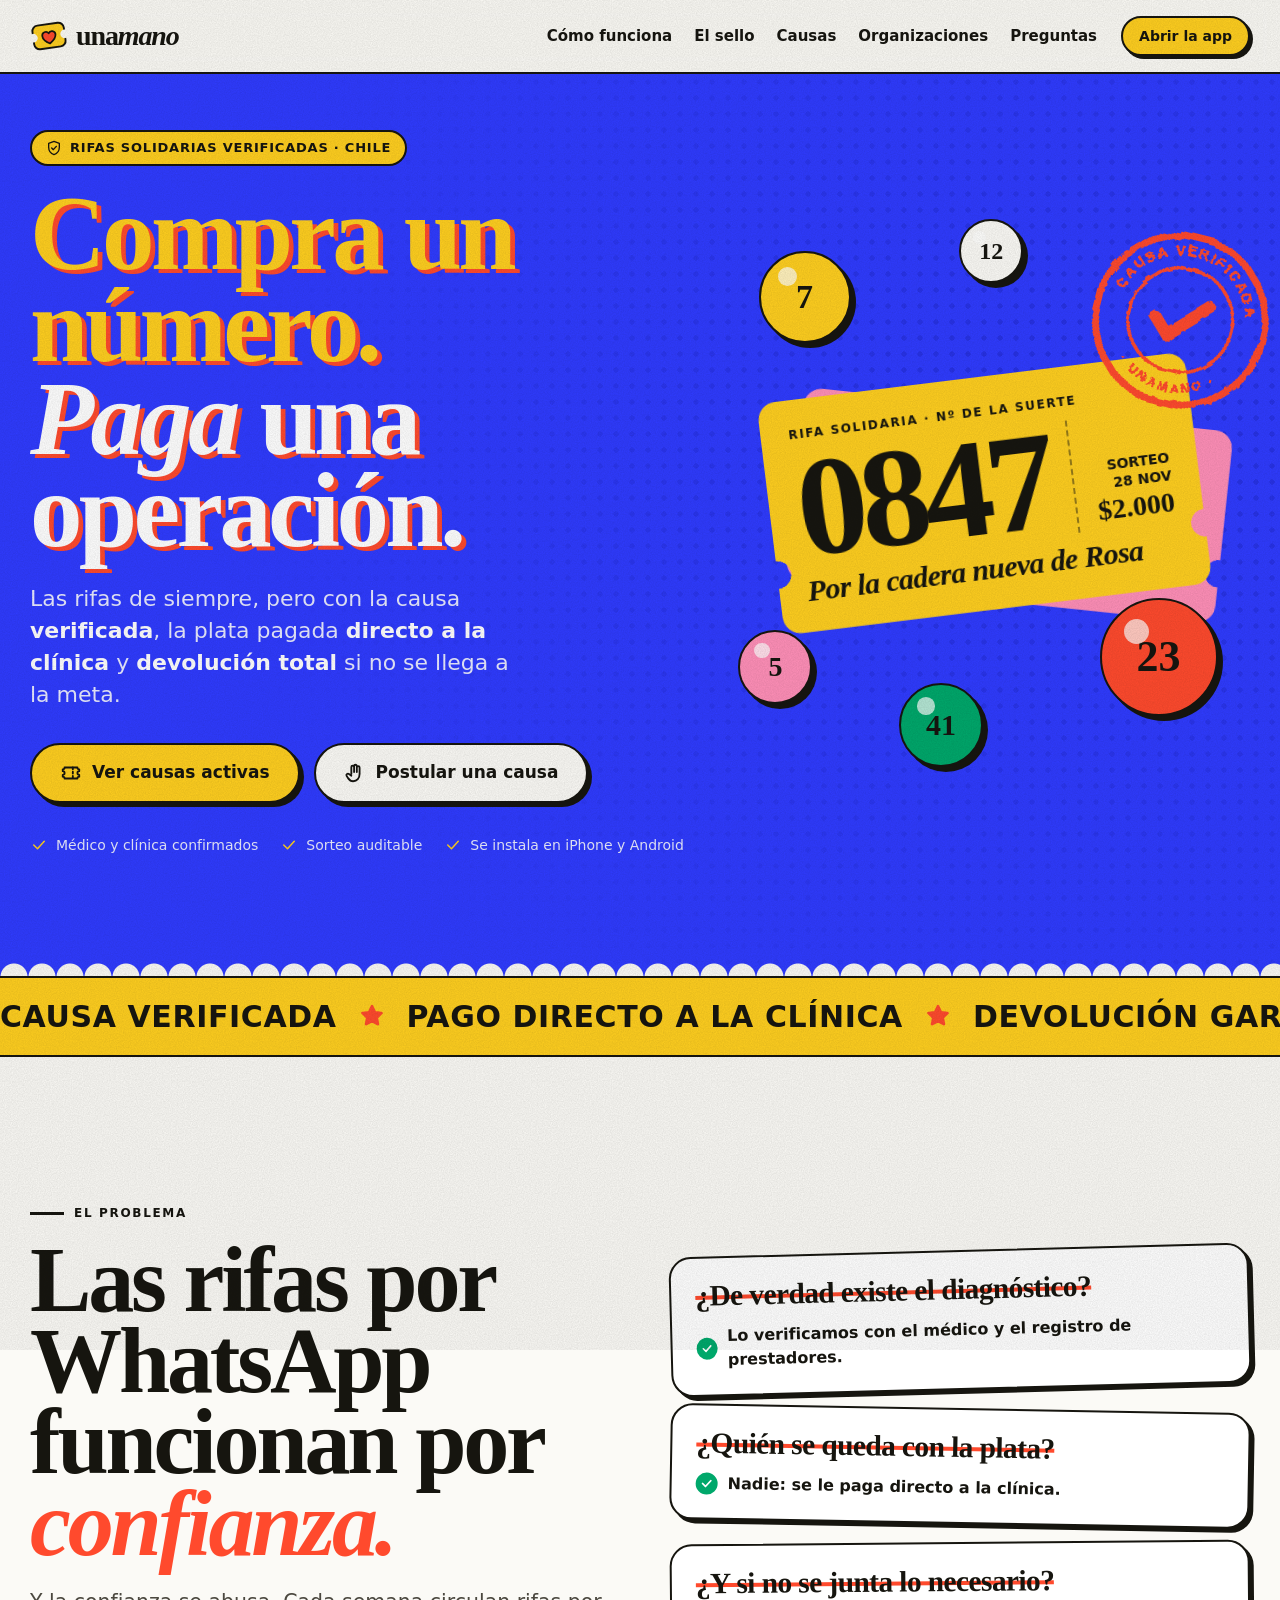
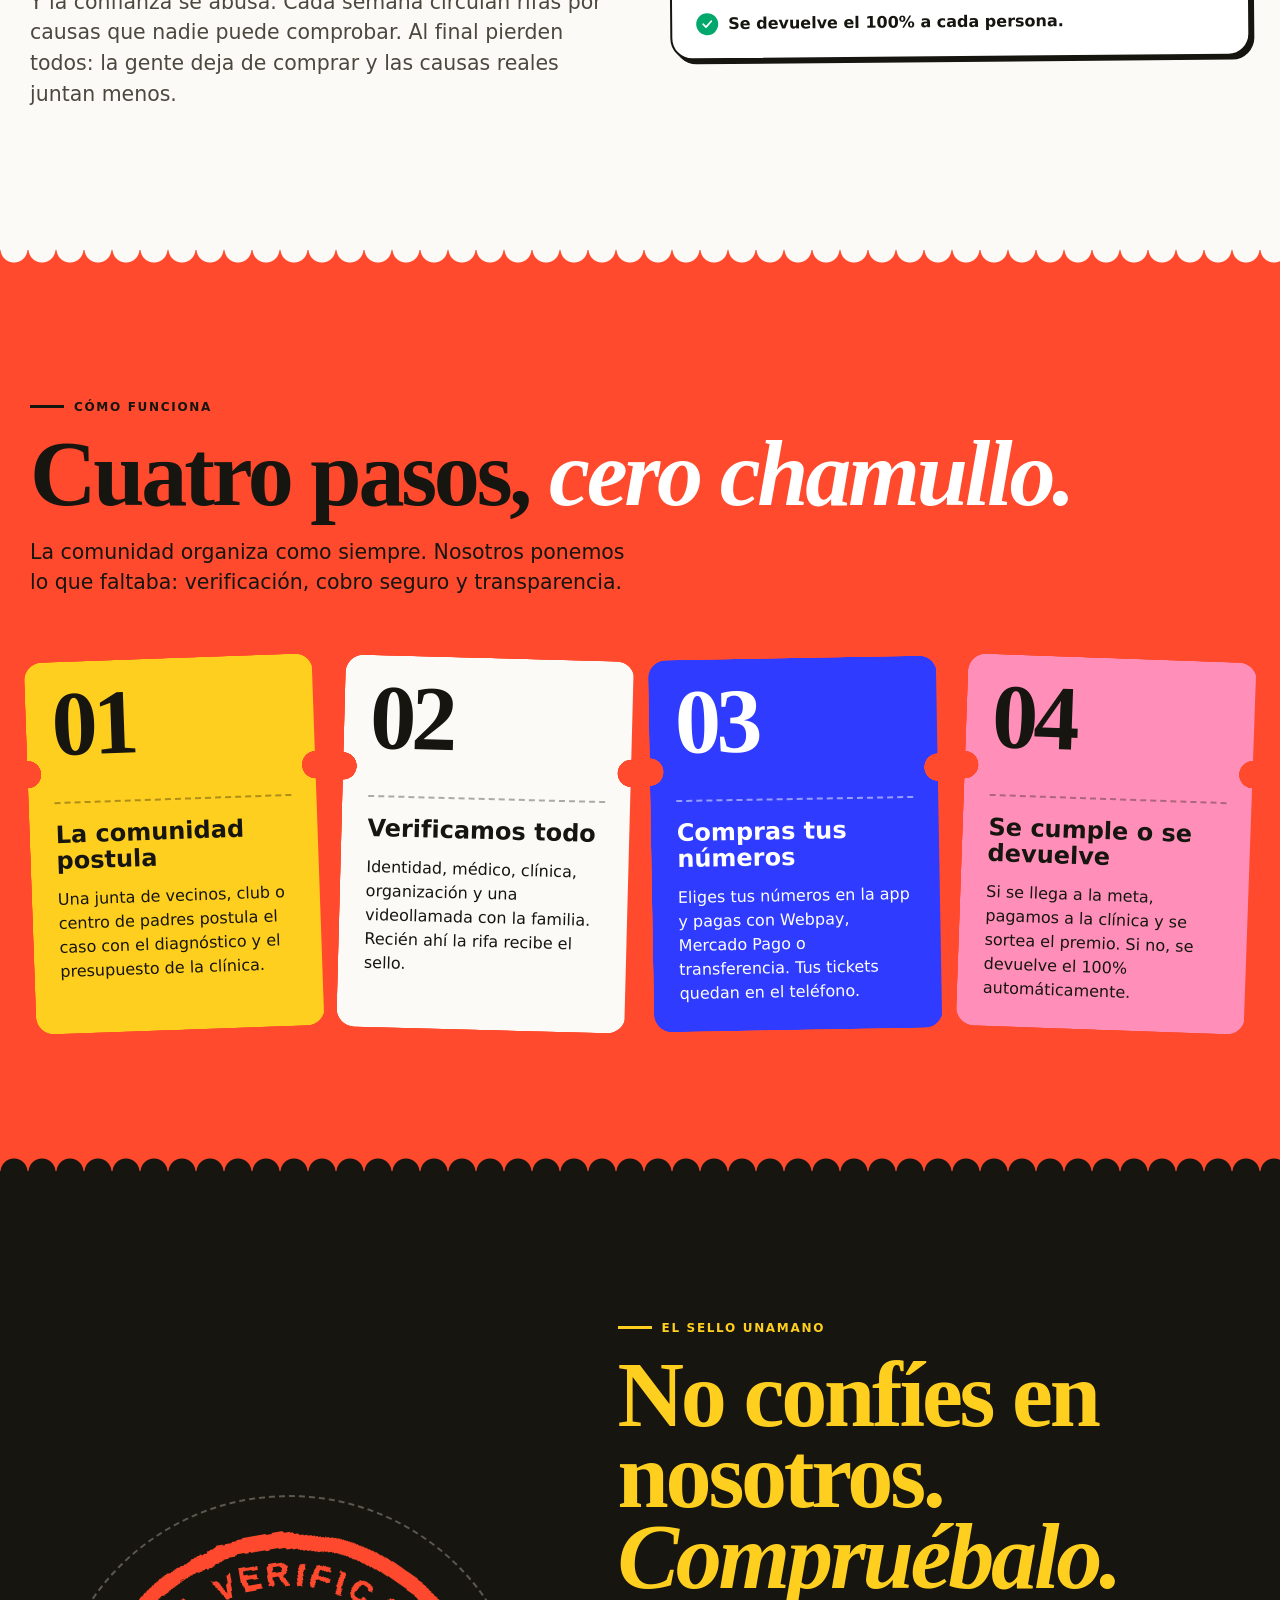
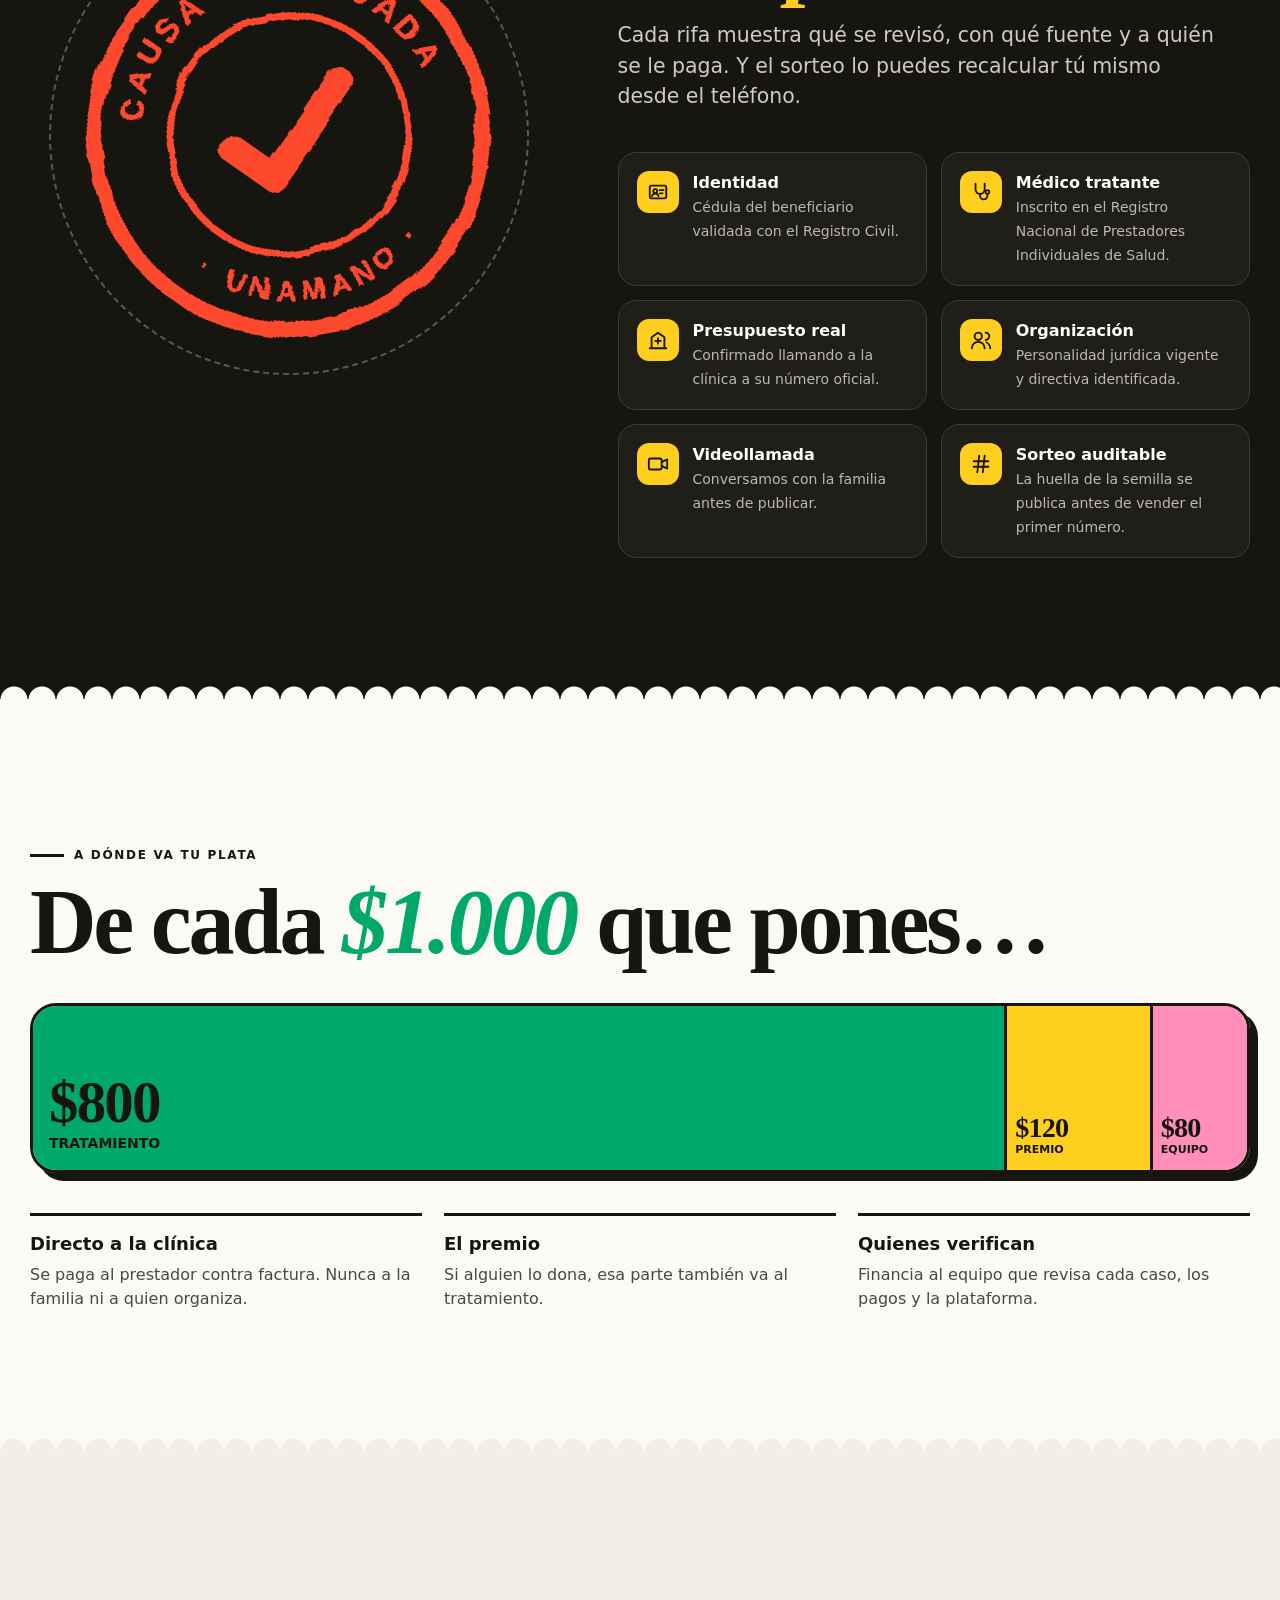
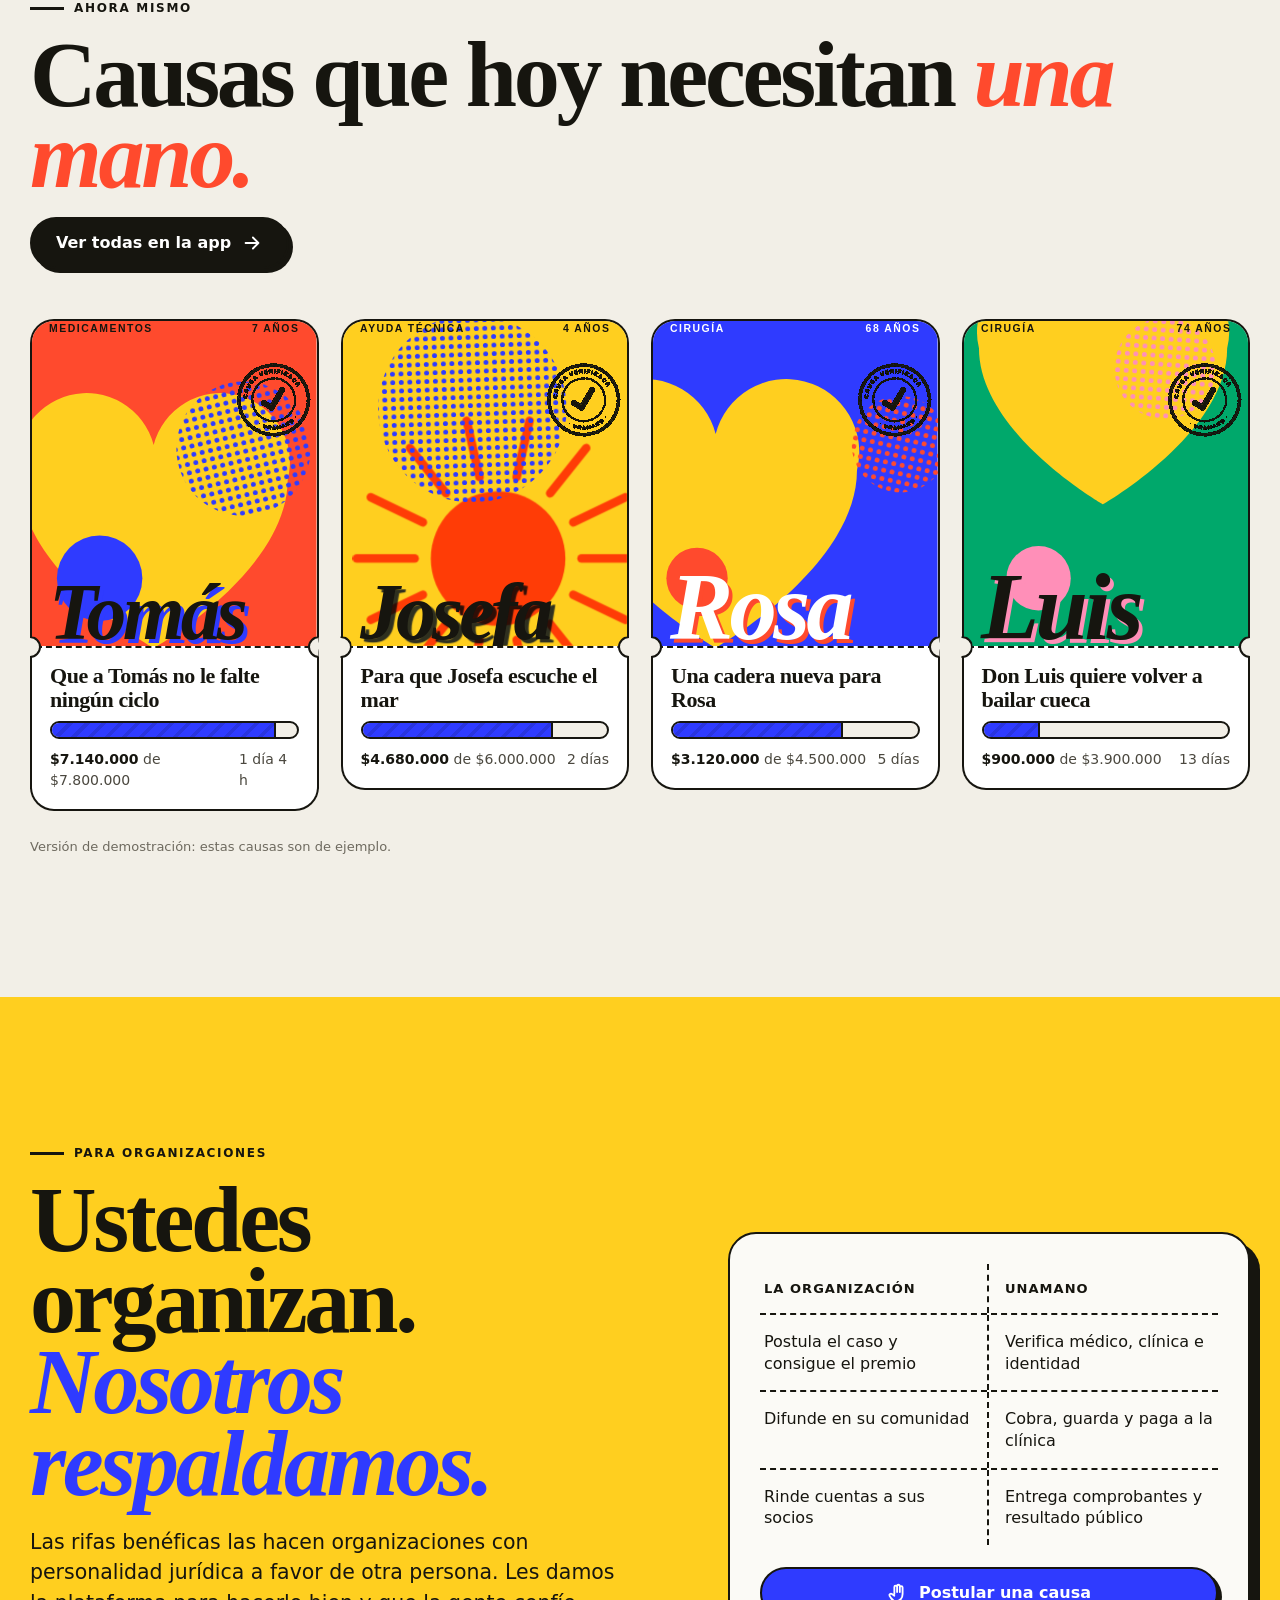
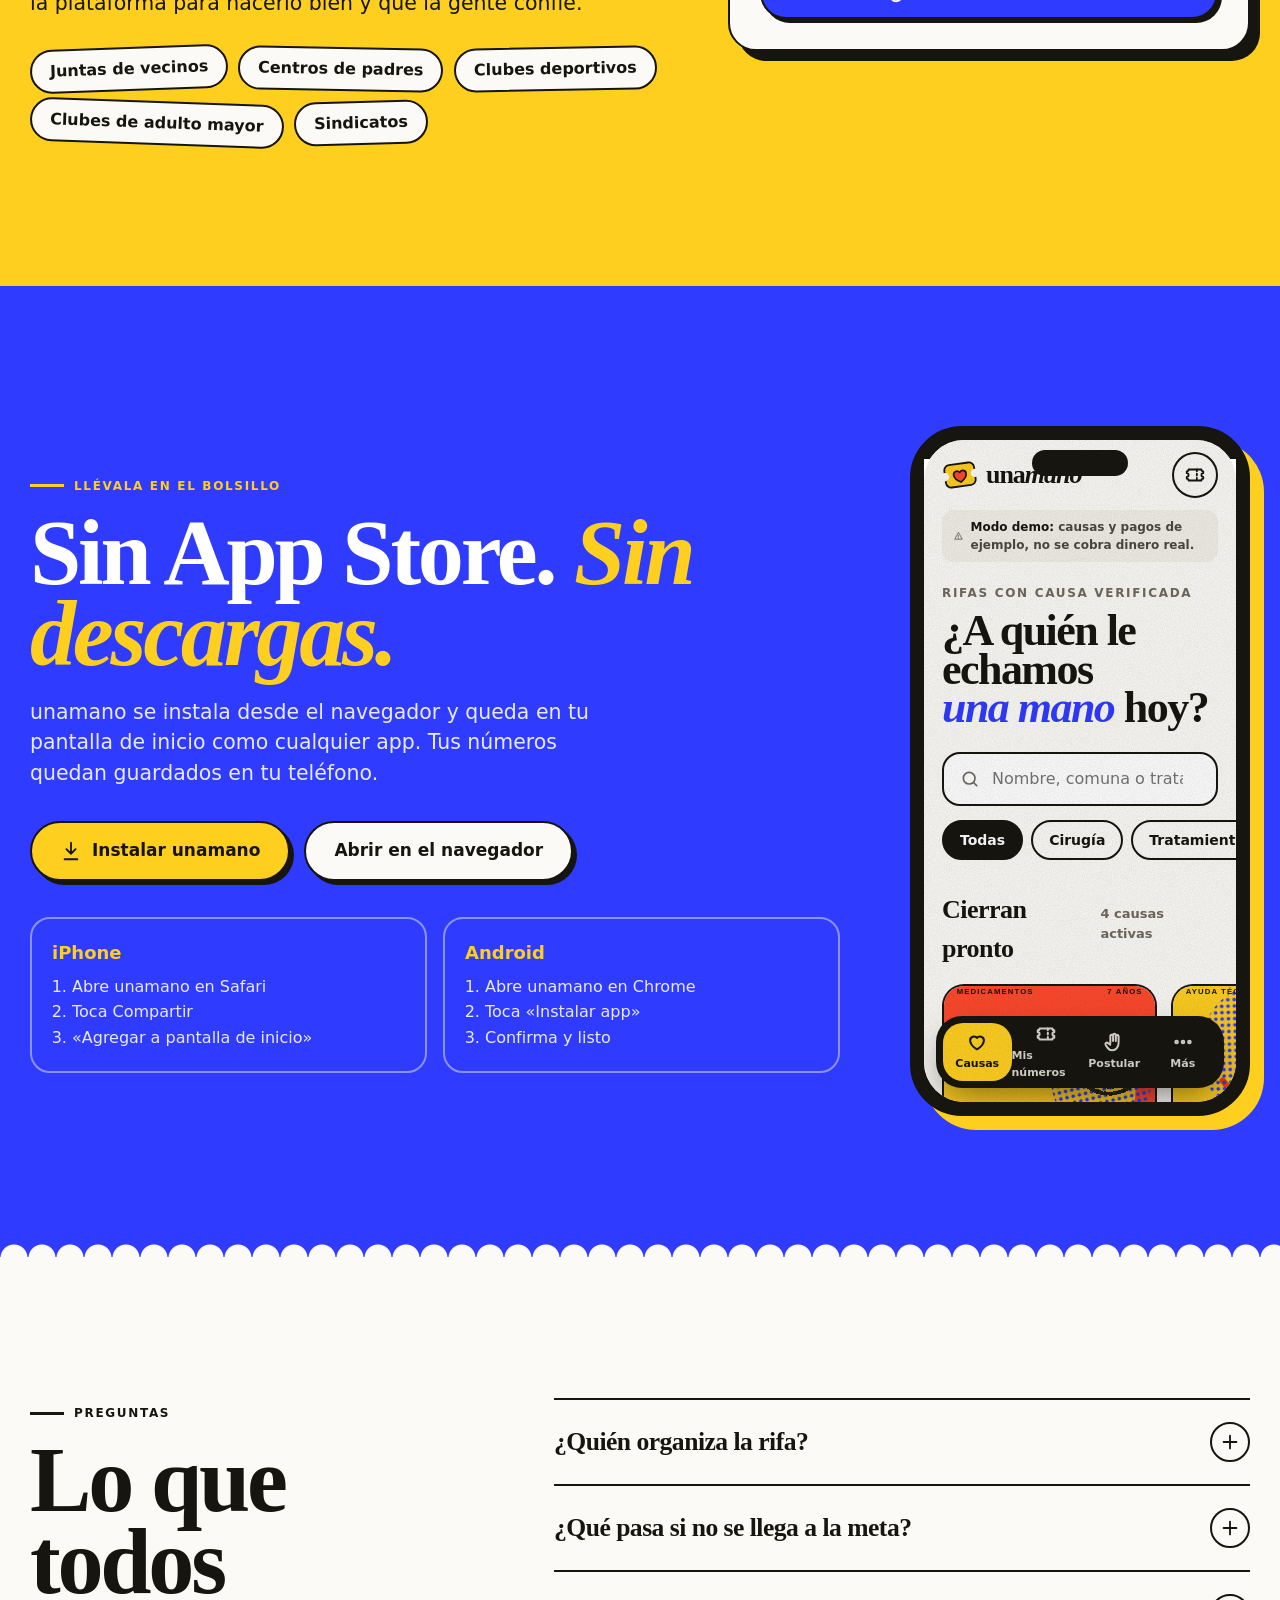
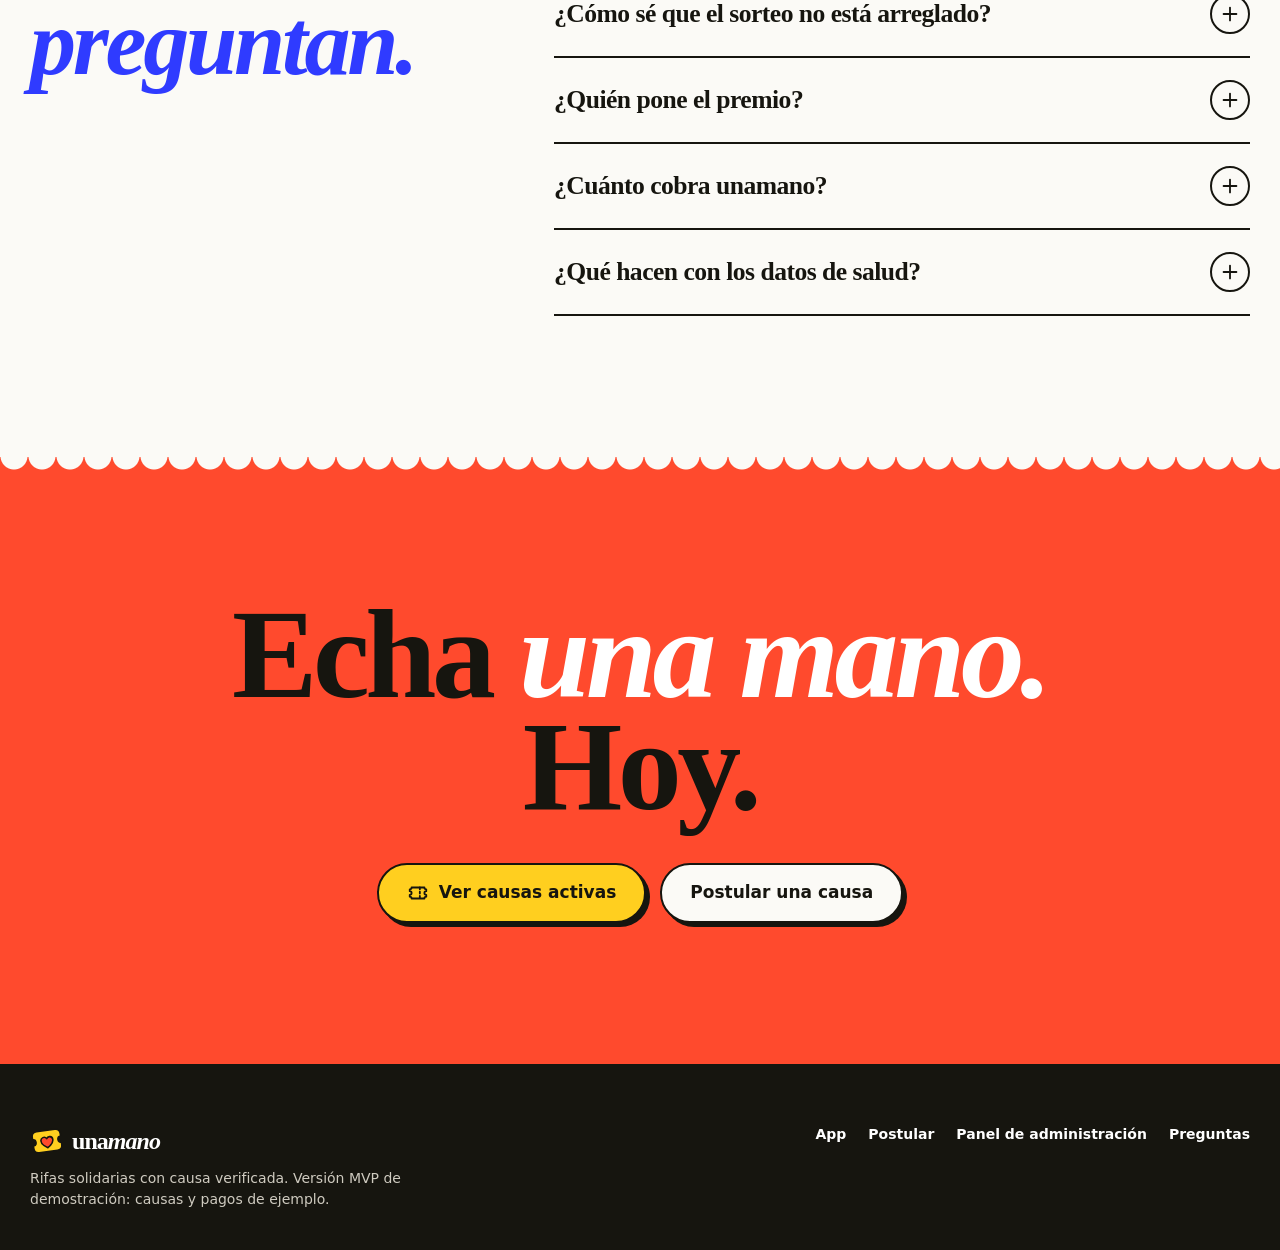
==== index.html @ a18fc15d "unamano: MVP de rifas solidarias verificadas Landing, app instalable (PWA) para compradores y postul" ====
<!doctype html>
<html lang="es">
<head>
  <meta charset="utf-8">
  <meta name="viewport" content="width=device-width, initial-scale=1, viewport-fit=cover">
  <title>unamano — Compra un número. Paga una operación.</title>
  <meta name="description" content="Rifas solidarias con causa verificada. Juntas de vecinos, clubes y centros de padres organizan; unamano verifica el caso, opera la venta y paga directo a la clínica. Si no se llega a la meta, se devuelve todo.">
  <meta name="theme-color" content="#2F3BFF">
  <meta property="og:title" content="unamano — rifas que dan una mano">
  <meta property="og:description" content="Compra un número. Paga una operación. Causas verificadas, pago directo a la clínica y devolución garantizada.">
  <meta property="og:type" content="website">
  <meta property="og:image" content="assets/icons/og.png">
  <link rel="manifest" href="manifest.webmanifest">
  <link rel="icon" href="assets/icons/icon-192.png" type="image/png">
  <link rel="apple-touch-icon" href="assets/icons/apple-touch-icon.png">
  <link rel="preload" href="assets/fonts/fraunces.woff2" as="font" type="font/woff2" crossorigin>
  <link rel="stylesheet" href="assets/css/base.css">
  <link rel="stylesheet" href="assets/css/landing.css">
</head>
<body class="grain">

<header class="nav">
  <div class="wrap">
    <a class="brand" href="#" aria-label="unamano, inicio"><span data-logo="38"></span><span data-wordmark="28"></span></a>
    <nav class="nav-links" aria-label="Secciones">
      <a href="#como">Cómo funciona</a>
      <a href="#sello">El sello</a>
      <a href="#causas">Causas</a>
      <a href="#organizaciones">Organizaciones</a>
      <a href="#preguntas">Preguntas</a>
    </nav>
    <a class="btn btn-s btn-yellow" href="app/">Abrir la app</a>
  </div>
</header>

<main>
<section class="hero">
  <div class="wrap">
    <div>
      <span class="hero-tag"><span data-icon="shield" data-size="16"></span> Rifas solidarias verificadas · Chile</span>
      <h1 class="display mis">Compra un número.<span class="l2"><em>Paga</em> una operación.</span></h1>
      <p class="lead">Las rifas de siempre, pero con la causa <b>verificada</b>, la plata pagada <b>directo a la clínica</b> y <b>devolución total</b> si no se llega a la meta.</p>
      <div class="hero-ctas">
        <a class="btn btn-yellow" href="app/"><span data-icon="ticket"></span> Ver causas activas</a>
        <a class="btn btn-paper" href="app/#/postular"><span data-icon="hand"></span> Postular una causa</a>
      </div>
      <div class="hero-trust">
        <span><span data-icon="check" data-size="18"></span> Médico y clínica confirmados</span>
        <span><span data-icon="check" data-size="18"></span> Sorteo auditable</span>
        <span><span data-icon="check" data-size="18"></span> Se instala en iPhone y Android</span>
      </div>
    </div>

    <div class="tombola" aria-hidden="true">
      <div class="tk tk-back ticket"><span class="eyebrow">x</span><span class="tk-n">0</span></div>
      <div class="tk ticket">
        <span class="eyebrow">Rifa solidaria · Nº de la suerte</span>
        <span class="tk-n num">0847</span>
        <span class="tk-stub"><span>SORTEO<br>28 NOV</span><b>$2.000</b></span>
        <span class="tk-t">Por la cadera nueva de Rosa</span>
      </div>
      <div class="hero-stamp"><span class="stamp" data-stamp data-thunk></span></div>
      <div class="ballz">
        <span style="left:2%;top:4%;width:92px;height:92px;background:var(--yellow);font-size:34px;--d:7s">7</span>
        <span style="left:70%;top:70%;width:118px;height:118px;background:var(--red);font-size:44px;--d:6s;--dl:-2s">23</span>
        <span style="left:-2%;top:76%;width:74px;height:74px;background:var(--pink);font-size:28px;--d:8s;--dl:-1s">5</span>
        <span style="left:42%;top:-2%;width:64px;height:64px;background:var(--paper);font-size:24px;--d:5.5s;--dl:-3s">12</span>
        <span style="left:30%;top:86%;width:84px;height:84px;background:var(--green);font-size:30px;--d:7.5s;--dl:-4s">41</span>
      </div>
    </div>
  </div>
  <div class="tear"></div>
</section>

<div class="marquee" aria-hidden="true">
  <div class="marquee-track" id="marquee"></div>
</div>

<section class="sec problem">
  <div class="wrap">
    <div data-reveal>
      <span class="kicker eyebrow"><i></i> El problema</span>
      <h2 class="h2 display">Las rifas por WhatsApp funcionan por <em>confianza.</em></h2>
      <p class="sub">Y la confianza se abusa. Cada semana circulan rifas por causas que nadie puede comprobar. Al final pierden todos: la gente deja de comprar y las causas reales juntan menos.</p>
    </div>
    <div class="qs">
      <div class="q" data-reveal style="--r:-1.5deg"><span class="qq">¿De verdad existe el diagnóstico?</span><div class="qa"><span data-icon="check" data-size="22" data-sw="3"></span> Lo verificamos con el médico y el registro de prestadores.</div></div>
      <div class="q" data-reveal style="--r:1deg;--dl:.12s"><span class="qq">¿Quién se queda con la plata?</span><div class="qa"><span data-icon="check" data-size="22" data-sw="3"></span> Nadie: se le paga directo a la clínica.</div></div>
      <div class="q" data-reveal style="--r:-.5deg;--dl:.24s"><span class="qq">¿Y si no se junta lo necesario?</span><div class="qa"><span data-icon="check" data-size="22" data-sw="3"></span> Se devuelve el 100% a cada persona.</div></div>
    </div>
  </div>
</section>

<section class="sec how" id="como">
  <div class="tear p2" style="top:-1px;bottom:auto;transform:scaleY(-1);background-image:radial-gradient(circle at 14px 26px, var(--paper) 13px, transparent 14px)"></div>
  <div class="wrap">
    <div data-reveal>
      <span class="kicker eyebrow"><i></i> Cómo funciona</span>
      <h2 class="h2 display">Cuatro pasos, <em>cero chamullo.</em></h2>
      <p class="sub">La comunidad organiza como siempre. Nosotros ponemos lo que faltaba: verificación, cobro seguro y transparencia.</p>
    </div>
    <div class="steps-l">
      <article class="st ticket c1" data-reveal><span class="n">01</span><h3>La comunidad postula</h3><p>Una junta de vecinos, club o centro de padres postula el caso con el diagnóstico y el presupuesto de la clínica.</p></article>
      <article class="st ticket c2" data-reveal style="--dl:.1s"><span class="n">02</span><h3>Verificamos todo</h3><p>Identidad, médico, clínica, organización y una videollamada con la familia. Recién ahí la rifa recibe el sello.</p></article>
      <article class="st ticket c3" data-reveal style="--dl:.2s"><span class="n">03</span><h3>Compras tus números</h3><p>Eliges tus números en la app y pagas con Webpay, Mercado Pago o transferencia. Tus tickets quedan en el teléfono.</p></article>
      <article class="st ticket c4" data-reveal style="--dl:.3s"><span class="n">04</span><h3>Se cumple o se devuelve</h3><p>Si se llega a la meta, pagamos a la clínica y se sortea el premio. Si no, se devuelve el 100% automáticamente.</p></article>
    </div>
  </div>
  <div class="tear i"></div>
</section>

<section class="sec seal-sec" id="sello">
  <div class="wrap">
    <div class="big-stamp" data-reveal><span class="spin-ring"></span><span class="stamp" data-stamp data-thunk-view></span></div>
    <div>
      <div data-reveal>
        <span class="kicker eyebrow" style="color:var(--yellow)"><i></i> El sello unamano</span>
        <h2 class="h2 display">No confíes en nosotros. <em>Compruébalo.</em></h2>
        <p class="sub">Cada rifa muestra qué se revisó, con qué fuente y a quién se le paga. Y el sorteo lo puedes recalcular tú mismo desde el teléfono.</p>
      </div>
      <ul class="seal-list">
        <li data-reveal><span class="ic" data-icon="id"></span><div><b>Identidad</b><span>Cédula del beneficiario validada con el Registro Civil.</span></div></li>
        <li data-reveal style="--dl:.06s"><span class="ic" data-icon="steth"></span><div><b>Médico tratante</b><span>Inscrito en el Registro Nacional de Prestadores Individuales de Salud.</span></div></li>
        <li data-reveal style="--dl:.12s"><span class="ic" data-icon="clinic"></span><div><b>Presupuesto real</b><span>Confirmado llamando a la clínica a su número oficial.</span></div></li>
        <li data-reveal style="--dl:.18s"><span class="ic" data-icon="people"></span><div><b>Organización</b><span>Personalidad jurídica vigente y directiva identificada.</span></div></li>
        <li data-reveal style="--dl:.24s"><span class="ic" data-icon="video"></span><div><b>Videollamada</b><span>Conversamos con la familia antes de publicar.</span></div></li>
        <li data-reveal style="--dl:.3s"><span class="ic" data-icon="hash"></span><div><b>Sorteo auditable</b><span>La huella de la semilla se publica antes de vender el primer número.</span></div></li>
      </ul>
    </div>
  </div>
  <div class="tear"></div>
</section>

<section class="sec money">
  <div class="wrap">
    <div data-reveal>
      <span class="kicker eyebrow"><i></i> A dónde va tu plata</span>
      <h2 class="h2 display">De cada <em>$1.000</em> que pones…</h2>
    </div>
    <div class="mbar" id="mbar" role="img" aria-label="80% tratamiento, 12% premio, 8% verificación y operación">
      <div data-w="80" style="background:var(--green)"><b>$800</b><span>TRATAMIENTO</span></div>
      <div data-w="12" class="sm" style="background:var(--yellow)"><b>$120</b><span>PREMIO</span></div>
      <div data-w="8" class="sm" style="background:var(--pink)"><b>$80</b><span>EQUIPO</span></div>
    </div>
    <div class="money-legend">
      <div data-reveal><b>Directo a la clínica</b><span>Se paga al prestador contra factura. Nunca a la familia ni a quien organiza.</span></div>
      <div data-reveal style="--dl:.1s"><b>El premio</b><span>Si alguien lo dona, esa parte también va al tratamiento.</span></div>
      <div data-reveal style="--dl:.2s"><b>Quienes verifican</b><span>Financia al equipo que revisa cada caso, los pagos y la plataforma.</span></div>
    </div>
  </div>
</section>

<section class="sec causes" id="causas">
  <div class="tear p2" style="top:-26px;bottom:auto"></div>
  <div class="wrap">
    <div class="causes-head" data-reveal>
      <div><span class="kicker eyebrow"><i></i> Ahora mismo</span><h2 class="h2 display">Causas que hoy necesitan <em style="color:var(--red)">una mano.</em></h2></div>
      <a class="btn" href="app/">Ver todas en la app <span data-icon="arrow"></span></a>
    </div>
    <div class="cgrid" id="cgrid"></div>
    <p style="margin:26px 0 0;font-size:13px;color:var(--ink-3)">Versión de demostración: estas causas son de ejemplo.</p>
  </div>
</section>

<section class="sec orgs" id="organizaciones">
  <div class="wrap">
    <div data-reveal>
      <span class="kicker eyebrow"><i></i> Para organizaciones</span>
      <h2 class="h2 display">Ustedes organizan. <em>Nosotros respaldamos.</em></h2>
      <p class="sub">Las rifas benéficas las hacen organizaciones con personalidad jurídica a favor de otra persona. Les damos la plataforma para hacerlo bien y que la gente confíe.</p>
      <div class="org-chips">
        <span style="--r:-2deg">Juntas de vecinos</span><span style="--r:1deg">Centros de padres</span><span style="--r:-1deg">Clubes deportivos</span><span style="--r:2deg">Clubes de adulto mayor</span><span style="--r:-1.5deg">Sindicatos</span>
      </div>
    </div>
    <div class="deal" data-reveal>
      <div class="deal-row deal-head"><div>La organización</div><div>unamano</div></div>
      <div class="deal-row"><div>Postula el caso y consigue el premio</div><div>Verifica médico, clínica e identidad</div></div>
      <div class="deal-row"><div>Difunde en su comunidad</div><div>Cobra, guarda y paga a la clínica</div></div>
      <div class="deal-row"><div>Rinde cuentas a sus socios</div><div>Entrega comprobantes y resultado público</div></div>
      <a class="btn btn-blue btn-block" href="app/#/postular"><span data-icon="hand"></span> Postular una causa</a>
    </div>
  </div>
</section>

<section class="sec install">
  <div class="wrap">
    <div data-reveal>
      <span class="kicker eyebrow" style="color:var(--yellow)"><i></i> Llévala en el bolsillo</span>
      <h2 class="h2 display">Sin App Store. <em>Sin descargas.</em></h2>
      <p class="sub">unamano se instala desde el navegador y queda en tu pantalla de inicio como cualquier app. Tus números quedan guardados en tu teléfono.</p>
      <div class="hero-ctas"><button class="btn btn-yellow" id="installBtn" type="button"><span data-icon="download"></span> Instalar unamano</button><a class="btn btn-paper" href="app/">Abrir en el navegador</a></div>
      <div class="os">
        <div><b>iPhone</b><ol><li>Abre unamano en Safari</li><li>Toca Compartir</li><li>«Agregar a pantalla de inicio»</li></ol></div>
        <div><b>Android</b><ol><li>Abre unamano en Chrome</li><li>Toca «Instalar app»</li><li>Confirma y listo</li></ol></div>
      </div>
    </div>
    <div class="phone" data-reveal><iframe src="app/" title="Vista previa de la app unamano" loading="lazy"></iframe></div>
  </div>
  <div class="tear"></div>
</section>

<section class="sec faq" id="preguntas">
  <div class="wrap">
    <div data-reveal>
      <span class="kicker eyebrow"><i></i> Preguntas</span>
      <h2 class="h2 display">Lo que todos <em style="color:var(--blue)">preguntan.</em></h2>
    </div>
    <div>
      <details><summary>¿Quién organiza la rifa? <span class="pm" data-icon="plus"></span></summary><p>Siempre una organización con personalidad jurídica, como una junta de vecinos, un centro de padres, un club o un sindicato, con fines benéficos y a favor de otra persona. unamano pone la tecnología, la verificación y el pago a la clínica.</p></details>
      <details><summary>¿Qué pasa si no se llega a la meta? <span class="pm" data-icon="plus"></span></summary><p>No hay sorteo y se devuelve el 100% de cada compra al mismo medio de pago. La meta se calcula para que el tratamiento quede cubierto completo.</p></details>
      <details><summary>¿Cómo sé que el sorteo no está arreglado? <span class="pm" data-icon="plus"></span></summary><p>Antes de vender el primer número publicamos la huella (hash SHA-256) de una semilla secreta. El día del sorteo revelamos la semilla y el ganador sale de una fórmula pública. Cualquiera puede recalcularlo desde la app y comprobar que la semilla no cambió.</p></details>
      <details><summary>¿Quién pone el premio? <span class="pm" data-icon="plus"></span></summary><p>Hay dos opciones y cada rifa dice cuál usa: alguien lo dona (y verificamos que exista), o se compra con un porcentaje de lo recaudado, que se informa antes de comprar.</p></details>
      <details><summary>¿Cuánto cobra unamano? <span class="pm" data-icon="plus"></span></summary><p>Postular es gratis. De lo recaudado, un 8% financia la verificación de casos, los pagos y la plataforma. El reparto completo aparece en cada rifa.</p></details>
      <details><summary>¿Qué hacen con los datos de salud? <span class="pm" data-icon="plus"></span></summary><p>Son datos sensibles. Los usamos solo para verificar la causa, con autorización expresa, y no se publican sin permiso de la familia.</p></details>
    </div>
  </div>
</section>

<section class="sec final">
  <div class="tear i" style="top:-1px;bottom:auto;transform:scaleY(-1);background-image:radial-gradient(circle at 14px 26px, var(--paper) 13px, transparent 14px)"></div>
  <div class="wrap" data-reveal>
    <h2 class="h2 display">Echa <em>una mano.</em><br>Hoy.</h2>
    <div class="hero-ctas" style="margin-top:40px"><a class="btn btn-yellow" href="app/"><span data-icon="ticket"></span> Ver causas activas</a><a class="btn btn-paper" href="app/#/postular">Postular una causa</a></div>
  </div>
</section>
</main>

<footer class="foot">
  <div class="wrap">
    <div><a href="#" style="display:flex;align-items:center;gap:8px"><span data-logo="34"></span><span data-wordmark="24" data-color="#fff"></span></a>
      <p>Rifas solidarias con causa verificada. Versión MVP de demostración: causas y pagos de ejemplo.</p></div>
    <nav aria-label="Pie de página"><a href="app/">App</a><a href="app/#/postular">Postular</a><a href="admin/">Panel de administración</a><a href="#preguntas">Preguntas</a></nav>
  </div>
</footer>

<script type="module" src="assets/js/landing.js"></script>
</body>
</html>
---- assets/css/base.css ----
/* ==========================================================
   unamano — sistema visual base
   Estética de kermesse impresa en risografía: tintas planas que
   se superponen, papel con grano, tickets troquelados y timbres.
   ========================================================== */

/* Fuentes propias (SIL Open Font License), sirven offline */
@font-face { font-family: "Fraunces"; src: url("../fonts/fraunces.woff2") format("woff2"); font-weight: 100 900; font-style: normal; font-display: swap; }
@font-face { font-family: "Fraunces"; src: url("../fonts/fraunces-italic.woff2") format("woff2"); font-weight: 100 900; font-style: italic; font-display: swap; }
@font-face { font-family: "Archivo"; src: url("../fonts/archivo.woff2") format("woff2"); font-weight: 100 900; font-stretch: 62% 125%; font-style: normal; font-display: swap; }

:root {
  --paper: #FBFAF6;
  --paper-2: #F2EFE7;
  --ink: #16150F;
  --ink-2: #4B483F;
  --ink-3: #6E6A5F;
  --line: #E3DFD4;

  --blue: #2F3BFF;
  --blue-deep: #1E27C9;
  --red: #FF4A2D;
  --yellow: #FFCF1F;
  --green: #00A86B;
  --pink: #FF8FB8;

  --f-display: "Fraunces", Georgia, "Times New Roman", serif;
  --f-sans: "Archivo", system-ui, -apple-system, "Segoe UI", sans-serif;

  --r-s: 12px;
  --r: 20px;
  --r-l: 28px;
  --ease: cubic-bezier(.2, .8, .2, 1);
  --spring: cubic-bezier(.34, 1.56, .64, 1);
  --hard: 4px 4px 0 var(--ink);
  --safe-b: env(safe-area-inset-bottom, 0px);
  --safe-t: env(safe-area-inset-top, 0px);
}

*, *::before, *::after { box-sizing: border-box; }
html { -webkit-text-size-adjust: 100%; scroll-behavior: smooth; }
body {
  margin: 0;
  background: var(--paper);
  color: var(--ink);
  font-family: var(--f-sans);
  font-size: 16px;
  line-height: 1.5;
  -webkit-font-smoothing: antialiased;
  text-rendering: optimizeLegibility;
}
img, svg { display: block; max-width: 100%; }
button, input, select, textarea { font: inherit; color: inherit; }
button { cursor: pointer; }
a { color: inherit; }
:focus-visible { outline: 3px solid var(--blue); outline-offset: 3px; border-radius: 6px; }

/* Grano de papel sobre todo (no intercepta clics) */
.grain::after {
  content: "";
  position: fixed;
  inset: -50%;
  pointer-events: none;
  z-index: 9999;
  opacity: .11;
  mix-blend-mode: multiply;
  background-image: url("data:image/svg+xml,%3Csvg xmlns='http://www.w3.org/2000/svg' width='180' height='180'%3E%3Cfilter id='n'%3E%3CfeTurbulence type='fractalNoise' baseFrequency='.85' numOctaves='3' stitchTiles='stitch'/%3E%3CfeColorMatrix values='0 0 0 0 0 0 0 0 0 0 0 0 0 0 0 0 0 0 1 0'/%3E%3C/filter%3E%3Crect width='100%25' height='100%25' filter='url(%23n)'/%3E%3C/svg%3E");
}

/* ---------- Tipografía ---------- */
.display {
  font-family: var(--f-display);
  font-weight: 900;
  font-variation-settings: "SOFT" 100, "WONK" 1, "opsz" 144;
  letter-spacing: -.035em;
  line-height: .88;
}
.display-i { font-style: italic; }
.serif {
  font-family: var(--f-display);
  font-variation-settings: "SOFT" 100, "WONK" 0, "opsz" 36;
}
.cond {
  font-family: var(--f-sans);
  font-stretch: 70%;
  font-variation-settings: "wdth" 70;
  font-weight: 800;
  letter-spacing: -.01em;
}
.wide {
  font-variation-settings: "wdth" 125;
  font-stretch: 125%;
}
.eyebrow {
  font-family: var(--f-sans);
  font-variation-settings: "wdth" 110;
  font-size: 12px;
  font-weight: 800;
  letter-spacing: .14em;
  text-transform: uppercase;
}
.num { font-variant-numeric: tabular-nums; }
/* Desfase de registro, como cuando el riso no calza */
.mis { text-shadow: .045em .04em 0 var(--red); }
.mis-blue { text-shadow: .045em .04em 0 var(--blue); }
.mis-yellow { text-shadow: .045em .04em 0 var(--yellow); }

/* ---------- Botones ---------- */
.btn {
  --bg: var(--ink); --fg: #fff;
  display: inline-flex; align-items: center; justify-content: center; gap: 10px;
  min-height: 52px; padding: 0 24px;
  border: 2px solid var(--ink); border-radius: 999px;
  background: var(--bg); color: var(--fg);
  font-weight: 800; font-size: 16px; text-decoration: none;
  font-variation-settings: "wdth" 105;
  box-shadow: var(--hard);
  transition: transform .18s var(--ease), box-shadow .18s var(--ease), background .2s;
  -webkit-tap-highlight-color: transparent;
  user-select: none;
}
.btn:hover { transform: translate(-1px, -1px); box-shadow: 5px 5px 0 var(--ink); }
.btn:active { transform: translate(3px, 3px); box-shadow: 1px 1px 0 var(--ink); }
.btn[disabled], .btn.is-disabled { opacity: .45; pointer-events: none; }
.btn-yellow { --bg: var(--yellow); --fg: var(--ink); }
.btn-red { --bg: var(--red); --fg: var(--ink); }
.btn-blue { --bg: var(--blue); --fg: #fff; }
.btn-paper { --bg: var(--paper); --fg: var(--ink); }
.btn-ghost { --bg: transparent; --fg: var(--ink); box-shadow: none; }
.btn-ghost:hover { box-shadow: none; background: rgba(22,21,15,.06); }
.btn-block { width: 100%; }
.btn-s { min-height: 40px; padding: 0 16px; font-size: 14px; box-shadow: 3px 3px 0 var(--ink); }
.btn-icon { width: 46px; min-height: 46px; padding: 0; }

/* ---------- Ticket troquelado ---------- */
.ticket {
  --notch: 14px;
  --cut: 68%;
  position: relative;
  background: var(--yellow);
  border-radius: 18px;
  -webkit-mask:
    radial-gradient(circle var(--notch) at 0 var(--cut), #0000 97%, #000) left / 51% 100% no-repeat,
    radial-gradient(circle var(--notch) at 100% var(--cut), #0000 97%, #000) right / 51% 100% no-repeat;
          mask:
    radial-gradient(circle var(--notch) at 0 var(--cut), #0000 97%, #000) left / 51% 100% no-repeat,
    radial-gradient(circle var(--notch) at 100% var(--cut), #0000 97%, #000) right / 51% 100% no-repeat;
}
.ticket-h {
  --notch: 13px;
  --cut: 72%;
  -webkit-mask:
    radial-gradient(circle var(--notch) at var(--cut) 0, #0000 97%, #000) top / 100% 51% no-repeat,
    radial-gradient(circle var(--notch) at var(--cut) 100%, #0000 97%, #000) bottom / 100% 51% no-repeat;
          mask:
    radial-gradient(circle var(--notch) at var(--cut) 0, #0000 97%, #000) top / 100% 51% no-repeat,
    radial-gradient(circle var(--notch) at var(--cut) 100%, #0000 97%, #000) bottom / 100% 51% no-repeat;
}
.perf-x { border-top: 2px dashed rgba(22,21,15,.35); }
.perf-y { border-left: 2px dashed rgba(22,21,15,.35); }

/* Timbre */
.stamp { color: var(--red); mix-blend-mode: multiply; }
.stamp svg { width: 100%; height: 100%; }
.stamp.thunk { animation: thunk .55s var(--spring) both; }
@keyframes thunk {
  0% { transform: scale(2.4) rotate(var(--rot, -14deg)); opacity: 0; }
  60% { transform: scale(.94) rotate(var(--rot, -14deg)); opacity: 1; }
  100% { transform: scale(1) rotate(var(--rot, -14deg)); opacity: 1; }
}

/* Semitono */
.halftone {
  background-image: radial-gradient(currentColor 28%, transparent 30%);
  background-size: 10px 10px;
}

/* Chips */
.chip {
  display: inline-flex; align-items: center; gap: 6px;
  height: 30px; padding: 0 12px; border-radius: 999px;
  font-size: 12px; font-weight: 800; letter-spacing: .04em; text-transform: uppercase;
  font-variation-settings: "wdth" 105;
  border: 2px solid var(--ink); background: var(--paper);
}
.chip-ok { background: var(--green); color: #fff; border-color: var(--green); }
.chip-warn { background: var(--yellow); }
.chip-bad { background: var(--red); }
.chip-blue { background: var(--blue); color: #fff; border-color: var(--blue); }

/* Barra de avance pintada */
.bar {
  position: relative; height: 18px; border-radius: 999px;
  background: var(--paper-2); border: 2px solid var(--ink); overflow: hidden;
}
.bar > i {
  position: absolute; inset: 0 auto 0 0; width: var(--p, 0%);
  background:
    repeating-linear-gradient(-45deg, rgba(0,0,0,.0) 0 8px, rgba(0,0,0,.12) 8px 12px),
    var(--bar, var(--red));
  border-right: 2px solid var(--ink);
  transition: width 1.2s var(--ease);
}

.sr-only {
  position: absolute !important; width: 1px; height: 1px; padding: 0; margin: -1px;
  overflow: hidden; clip: rect(0 0 0 0); white-space: nowrap; border: 0;
}

@media (prefers-reduced-motion: reduce) {
  *, *::before, *::after { animation-duration: .001ms !important; animation-iteration-count: 1 !important; transition-duration: .001ms !important; scroll-behavior: auto !important; }
}
---- assets/css/landing.css ----
/* ==========================================================
   unamano — landing
   ========================================================== */
.wrap { width: min(1220px, calc(100% - 40px)); margin: 0 auto; }
section { position: relative; }

/* ---------- Nav ---------- */
.nav {
  position: sticky; top: 0; z-index: 50;
  background: color-mix(in srgb, var(--paper) 90%, transparent);
  backdrop-filter: blur(10px); -webkit-backdrop-filter: blur(10px);
  border-bottom: 2px solid var(--ink);
}
.nav .wrap { display: flex; align-items: center; gap: 24px; height: 72px; }
.nav .brand { display: flex; align-items: center; gap: 8px; text-decoration: none; color: var(--ink); }
.nav-links { display: flex; gap: 22px; margin-left: auto; }
.nav-links a { text-decoration: none; font-weight: 700; font-size: 15px; }
.nav-links a:hover { text-decoration: underline; text-decoration-thickness: 2px; text-underline-offset: 4px; }
@media (max-width: 900px) { .nav-links { display: none; } .nav .btn { margin-left: auto; } }

/* ---------- Hero ---------- */
.hero { background: var(--blue); color: #fff; overflow: hidden; padding: 56px 0 120px; }
.hero::before {
  content: ""; position: absolute; inset: 0; color: var(--blue-deep);
  background-image: radial-gradient(currentColor 22%, transparent 24%); background-size: 16px 16px; opacity: .55;
  -webkit-mask: radial-gradient(70% 80% at 85% 40%, #000, transparent); mask: radial-gradient(70% 80% at 85% 40%, #000, transparent);
}
.hero .wrap { position: relative; display: grid; grid-template-columns: 1.15fr .85fr; gap: 40px; align-items: center; }
@media (max-width: 960px) { .hero .wrap { grid-template-columns: 1fr; } }
.hero-tag { display: inline-flex; align-items: center; gap: 8px; height: 36px; padding: 0 14px; border-radius: 999px; background: var(--yellow); color: var(--ink); border: 2px solid var(--ink); font-weight: 800; font-size: 13px; letter-spacing: .06em; text-transform: uppercase; font-variation-settings: "wdth" 105; }
.hero h1 { margin: 22px 0 0; font-size: clamp(58px, 8.2vw, 128px); color: var(--yellow); }
.hero h1 .l2 { display: block; color: #fff; }
.hero h1 em { font-style: italic; }
.hero .lead { margin: 26px 0 0; font-size: clamp(18px, 1.8vw, 22px); line-height: 1.45; max-width: 36ch; color: #E8EAFF; }
.hero .lead b { color: #fff; }
.hero-ctas { display: flex; flex-wrap: wrap; gap: 14px; margin-top: 32px; }
.hero-ctas .btn { min-height: 60px; padding: 0 28px; font-size: 17px; }
.hero-trust { display: flex; flex-wrap: wrap; gap: 10px 22px; margin-top: 32px; font-size: 14px; color: #E8EAFF; }
.hero-trust span { display: flex; align-items: center; gap: 8px; }
.hero-trust svg { color: var(--yellow); }

/* Composición de tómbola */
.tombola { position: relative; aspect-ratio: 1 / 1.05; width: 100%; max-width: 560px; margin: 0 auto; }
.tk {
  position: absolute; left: 4%; top: 28%; width: 86%;
  --cut: 74%; padding: 26px 28px; color: var(--ink);
  display: grid; grid-template-columns: 1fr auto; gap: 10px 0; align-items: end;
  transform: rotate(-7deg); box-shadow: none;
  animation: tk-in 1s var(--spring) .2s both;
}
.tk-back { background: var(--pink); transform: rotate(6deg); top: 34%; left: 9%; animation-delay: .05s; }
.tk-back > * { visibility: hidden; }
.tk .eyebrow { grid-column: 1 / -1; }
.tk .tk-n { font-family: var(--f-display); font-weight: 900; font-size: clamp(84px, 11vw, 150px); line-height: .8; letter-spacing: -.05em; font-variation-settings: "SOFT" 100, "WONK" 1, "opsz" 144; }
.tk .tk-stub { text-align: right; font-weight: 800; font-size: 14px; padding-left: 20px; border-left: 2px dashed rgba(22,21,15,.45); line-height: 1.3; align-self: stretch; display: flex; flex-direction: column; justify-content: flex-end; }
.tk .tk-stub b { font-family: var(--f-display); font-size: 28px; font-weight: 900; }
.tk .tk-t { grid-column: 1 / -1; font-family: var(--f-display); font-style: italic; font-weight: 800; font-size: clamp(22px, 2.4vw, 30px); line-height: 1; letter-spacing: -.02em; font-variation-settings: "SOFT" 100, "opsz" 48; }
@keyframes tk-in { from { transform: translateY(80px) rotate(-20deg); opacity: 0; } }
.tk-back { animation-name: tk-in-b; }
@keyframes tk-in-b { from { transform: translateY(80px) rotate(20deg); opacity: 0; } }
.hero-stamp { position: absolute; right: -4%; top: 0; width: 36%; aspect-ratio: 1; --rot: 14deg; color: var(--red); z-index: 2; }
.hero-stamp .stamp { color: var(--red); mix-blend-mode: normal; display: block; animation-delay: 1s; }
.ballz span {
  position: absolute; border-radius: 50%; border: 2.5px solid var(--ink); display: grid; place-items: center;
  font-family: var(--f-display); font-weight: 900; color: var(--ink); font-variant-numeric: tabular-nums;
  box-shadow: 5px 5px 0 var(--ink);
  animation: floaty var(--d, 6s) ease-in-out infinite; animation-delay: var(--dl, 0s);
}
.ballz span::after { content: ""; position: absolute; width: 22%; height: 22%; left: 20%; top: 16%; border-radius: 50%; background: rgba(255,255,255,.7); }
@keyframes floaty { 0%, 100% { transform: translateY(0) rotate(0); } 50% { transform: translateY(-18px) rotate(8deg); } }

.tear { position: absolute; left: 0; right: 0; bottom: -1px; height: 26px; background: radial-gradient(circle at 14px 26px, var(--paper) 13px, transparent 14px) repeat-x; background-size: 28px 26px; }
.tear.y { background-image: radial-gradient(circle at 14px 26px, var(--yellow) 13px, transparent 14px); }
.tear.r { background-image: radial-gradient(circle at 14px 26px, var(--red) 13px, transparent 14px); }
.tear.i { background-image: radial-gradient(circle at 14px 26px, var(--ink) 13px, transparent 14px); }
.tear.b { background-image: radial-gradient(circle at 14px 26px, var(--blue) 13px, transparent 14px); }
.tear.p2 { background-image: radial-gradient(circle at 14px 26px, var(--paper-2) 13px, transparent 14px); }

/* ---------- Marquee ---------- */
.marquee { background: var(--yellow); border-block: 2px solid var(--ink); overflow: hidden; padding: 16px 0; }
.marquee-track { display: flex; width: max-content; animation: marquee 38s linear infinite; }
.marquee-track span { display: flex; align-items: center; gap: 22px; padding-right: 22px; white-space: nowrap; font-weight: 900; font-size: clamp(20px, 2.4vw, 30px); letter-spacing: .02em; text-transform: uppercase; font-variation-settings: "wdth" 72; }
.marquee-track svg { color: var(--red); flex-shrink: 0; }
@keyframes marquee { to { transform: translateX(-50%); } }

/* ---------- Secciones genéricas ---------- */
.sec { padding: clamp(80px, 11vw, 150px) 0; }
.kicker { display: inline-flex; align-items: center; gap: 10px; margin-bottom: 18px; }
.kicker i { width: 34px; height: 3px; background: currentColor; display: block; }
.h2 { margin: 0; font-size: clamp(48px, 7.2vw, 108px); }
.h2 em { font-style: italic; }
.sub { font-size: clamp(17px, 1.6vw, 21px); line-height: 1.5; max-width: 46ch; color: var(--ink-2); margin: 22px 0 0; }

/* Problema */
.problem .wrap { display: grid; grid-template-columns: 1fr 1fr; gap: 60px; align-items: center; }
@media (max-width: 960px) { .problem .wrap { grid-template-columns: 1fr; } }
.problem .h2 em { color: var(--red); }
.qs { display: flex; flex-direction: column; gap: 18px; }
.q {
  background: #fff; border: 2px solid var(--ink); border-radius: 22px; padding: 22px 24px; box-shadow: var(--hard);
  transform: rotate(var(--r, 0deg)); transition: transform .4s var(--spring);
}
.q:hover { transform: rotate(0) scale(1.02); }
.q .qq { font-family: var(--f-display); font-weight: 800; font-size: clamp(22px, 2.3vw, 30px); line-height: 1.05; letter-spacing: -.02em; font-variation-settings: "SOFT" 100, "opsz" 48; position: relative; display: inline; background-image: linear-gradient(var(--red), var(--red)); background-repeat: no-repeat; background-size: 0% 4px; background-position: 0 58%; transition: background-size .8s var(--ease) .3s; }
.q.in .qq { background-size: 100% 4px; }
.q .qa { display: flex; gap: 10px; align-items: center; margin-top: 12px; font-weight: 800; color: var(--ink); }
.q .qa svg { color: #fff; background: var(--green); border-radius: 50%; padding: 4px; flex-shrink: 0; }

/* Cómo funciona */
.how { background: var(--red); }
.how .h2 { color: var(--ink); }
.how .h2 em { color: #fff; }
.how .sub { color: var(--ink); }
.steps-l { display: grid; grid-template-columns: repeat(4, minmax(0, 1fr)); gap: 22px; margin-top: 60px; }
@media (max-width: 1060px) { .steps-l { grid-template-columns: repeat(2, minmax(0, 1fr)); } }
@media (max-width: 600px) { .steps-l { grid-template-columns: 1fr; } }
.st {
  --cut: 30%; min-height: 330px; padding: 26px; display: flex; flex-direction: column; gap: 14px;
  transform: rotate(var(--r, 0deg)); transition: transform .4s var(--spring);
}
.st:hover { transform: rotate(0) translateY(-6px); }
.st .n { font-family: var(--f-display); font-weight: 900; font-size: 92px; line-height: .8; letter-spacing: -.05em; font-variation-settings: "SOFT" 100, "WONK" 1, "opsz" 144; padding-bottom: 26px; }
.st h3 { margin: 0; font-size: 24px; line-height: 1.1; font-weight: 900; font-variation-settings: "wdth" 90; padding-top: 18px; border-top: 2px dashed rgba(22,21,15,.35); }
.st p { margin: 0; font-size: 16px; line-height: 1.5; }
.st.c1 { background: var(--yellow); --r: -2deg; }
.st.c2 { background: var(--paper); --r: 1.5deg; }
.st.c3 { background: var(--blue); color: #fff; --r: -1deg; }
.st.c3 h3 { border-color: rgba(255,255,255,.5); }
.st.c4 { background: var(--pink); --r: 2deg; }

/* El sello */
.seal-sec { background: var(--ink); color: #fff; overflow: hidden; }
.seal-sec .wrap { display: grid; grid-template-columns: .9fr 1.1fr; gap: 70px; align-items: center; }
@media (max-width: 960px) { .seal-sec .wrap { grid-template-columns: 1fr; } }
.seal-sec .h2 { color: var(--yellow); }
.seal-sec .sub { color: #CFCBC0; }
.big-stamp { width: min(440px, 80%); aspect-ratio: 1; margin: 0 auto; color: var(--red); position: relative; }
.big-stamp .spin-ring { position: absolute; inset: -8%; border-radius: 50%; border: 2px dashed #5b584e; animation: spin 40s linear infinite; }
.big-stamp .stamp { color: var(--red); mix-blend-mode: normal; display: block; width: 100%; height: 100%; --rot: -10deg; }
@keyframes spin { to { transform: rotate(360deg); } }
.seal-list { list-style: none; padding: 0; margin: 40px 0 0; display: grid; grid-template-columns: repeat(2, minmax(0, 1fr)); gap: 14px; }
@media (max-width: 640px) { .seal-list { grid-template-columns: 1fr; } }
.seal-list li { display: flex; gap: 14px; padding: 18px; border: 1.5px solid #3d3b33; border-radius: 18px; background: #1f1e18; }
.seal-list .ic { width: 42px; height: 42px; border-radius: 12px; background: var(--yellow); color: var(--ink); display: grid; place-items: center; flex-shrink: 0; }
.seal-list b { display: block; font-size: 16px; }
.seal-list span { font-size: 14px; color: #BDB9AD; line-height: 1.45; }

/* La plata */
.money .wrap { display: grid; gap: 40px; }
.money .h2 em { color: var(--green); }
.money-big { font-family: var(--f-display); font-weight: 900; font-size: clamp(110px, 20vw, 300px); line-height: .8; letter-spacing: -.06em; font-variation-settings: "SOFT" 100, "WONK" 1, "opsz" 144; color: var(--blue); }
.mbar { display: flex; height: clamp(110px, 14vw, 170px); border: 3px solid var(--ink); border-radius: 26px; overflow: hidden; box-shadow: 8px 8px 0 var(--ink); }
.mbar > div { width: 0; transition: width 1.4s var(--ease); display: flex; flex-direction: column; justify-content: flex-end; padding: 16px; overflow: hidden; white-space: nowrap; }
.mbar > div + div { border-left: 3px solid var(--ink); }
.mbar b { font-family: var(--f-display); font-weight: 900; font-size: clamp(30px, 4.6vw, 64px); line-height: 1; letter-spacing: -.03em; }
.mbar span { font-weight: 800; font-size: 14px; }
.money-legend { display: grid; grid-template-columns: repeat(3, minmax(0, 1fr)); gap: 22px; }
@media (max-width: 760px) { .money-legend { grid-template-columns: 1fr; } }
.money-legend div { border-top: 3px solid var(--ink); padding-top: 14px; }
.money-legend b { display: block; font-size: 18px; margin-bottom: 6px; }
.money-legend span { color: var(--ink-2); }

/* Causas */
.causes { background: var(--paper-2); }
.causes-head { display: flex; flex-wrap: wrap; gap: 20px; align-items: flex-end; justify-content: space-between; }
.cgrid { display: grid; grid-template-columns: repeat(4, minmax(0, 1fr)); gap: 22px; margin-top: 50px; }
@media (max-width: 1100px) { .cgrid { grid-template-columns: repeat(2, minmax(0, 1fr)); } }
@media (max-width: 560px) { .cgrid { grid-template-columns: 1fr; } }
.cc { text-decoration: none; color: var(--ink); display: flex; flex-direction: column; transition: transform .3s var(--spring); }
.cc:hover { transform: translateY(-6px) rotate(-1deg); }
.cc-art { aspect-ratio: 300 / 340; border: 2px solid var(--ink); border-bottom: 0; border-radius: 24px 24px 6px 6px; overflow: hidden; position: relative; }
.cc-art .poster { width: 100%; height: 100%; }
.cc-art .st2 { position: absolute; right: 8px; bottom: 8px; width: 90px; height: 90px; transform: rotate(-12deg); }
.cc-art .st2 .stamp { color: var(--ink); mix-blend-mode: normal; }
.cc-stub { position: relative; background: #fff; border: 2px solid var(--ink); border-top: 2px dashed var(--ink); border-radius: 6px 6px 24px 24px; padding: 16px 18px 18px; display: flex; flex-direction: column; gap: 10px; }
.cc-stub::before, .cc-stub::after { content: ""; position: absolute; top: -12px; width: 22px; height: 22px; border-radius: 50%; background: var(--paper-2); border: 2px solid var(--ink); }
.cc-stub::before { left: -13px; clip-path: inset(0 0 0 50%); }
.cc-stub::after { right: -13px; clip-path: inset(0 50% 0 0); }
.cc-t { font-family: var(--f-display); font-weight: 800; font-size: 22px; line-height: 1.05; letter-spacing: -.02em; font-variation-settings: "SOFT" 100, "opsz" 36; }
.cc-m { display: flex; justify-content: space-between; font-size: 14px; color: var(--ink-2); }
.cc-m b { color: var(--ink); }

/* Organizaciones */
.orgs { background: var(--yellow); }
.orgs .wrap { display: grid; grid-template-columns: 1.1fr .9fr; gap: 60px; align-items: center; }
@media (max-width: 960px) { .orgs .wrap { grid-template-columns: 1fr; } }
.orgs .h2 em { color: var(--blue); }
.orgs .sub { color: var(--ink); }
.org-chips { display: flex; flex-wrap: wrap; gap: 10px; margin-top: 28px; }
.org-chips span { height: 44px; padding: 0 18px; border-radius: 999px; border: 2px solid var(--ink); background: var(--paper); display: inline-flex; align-items: center; font-weight: 800; transform: rotate(var(--r, 0)); }
.deal { background: var(--paper); border: 2px solid var(--ink); border-radius: 28px; padding: 30px; box-shadow: 10px 10px 0 var(--ink); }
.deal-row { display: grid; grid-template-columns: 1fr 1fr; border-bottom: 2px dashed var(--ink); }
.deal-row:last-of-type { border-bottom: 0; }
.deal-row > div { padding: 16px 4px; font-size: 16px; line-height: 1.35; }
.deal-row > div:first-child { padding-right: 16px; border-right: 2px dashed var(--ink); }
.deal-row > div:last-child { padding-left: 16px; }
.deal-head > div { font-weight: 900; text-transform: uppercase; letter-spacing: .08em; font-size: 13px; font-variation-settings: "wdth" 110; }
.deal .btn { margin-top: 22px; }

/* Instalar */
.install { background: var(--blue); color: #fff; overflow: hidden; }
.install .wrap { display: grid; grid-template-columns: 1fr auto; gap: 70px; align-items: center; }
@media (max-width: 960px) { .install .wrap { grid-template-columns: 1fr; } }
.install .h2 { color: #fff; }
.install .h2 em { color: var(--yellow); }
.install .sub { color: #E8EAFF; }
.os { display: grid; grid-template-columns: repeat(2, minmax(0, 1fr)); gap: 16px; margin-top: 36px; }
@media (max-width: 600px) { .os { grid-template-columns: 1fr; } }
.os div { border: 2px solid #8C93FF; border-radius: 20px; padding: 20px; }
.os b { display: block; font-size: 18px; margin-bottom: 8px; color: var(--yellow); }
.os ol { margin: 0; padding-left: 20px; color: #E8EAFF; line-height: 1.6; }
.phone { width: 340px; height: 690px; border-radius: 52px; background: var(--ink); padding: 12px; border: 2px solid var(--ink); box-shadow: 14px 14px 0 var(--yellow); position: relative; transform: rotate(3deg); }
.phone iframe, .phone .ph-fallback { width: 100%; height: 100%; border: 0; border-radius: 40px; background: var(--paper); display: block; }
.phone::before { content: ""; position: absolute; top: 22px; left: 50%; transform: translateX(-50%); width: 96px; height: 26px; border-radius: 13px; background: var(--ink); z-index: 2; }
@media (max-width: 960px) { .phone { display: none; } }

/* FAQ */
.faq .wrap { display: grid; grid-template-columns: .8fr 1.2fr; gap: 60px; }
@media (max-width: 960px) { .faq .wrap { grid-template-columns: 1fr; } }
.faq details { border-top: 2px solid var(--ink); }
.faq details:last-child { border-bottom: 2px solid var(--ink); }
.faq summary { list-style: none; cursor: pointer; display: flex; justify-content: space-between; align-items: center; gap: 20px; padding: 22px 0; font-family: var(--f-display); font-weight: 800; font-size: clamp(20px, 2vw, 26px); letter-spacing: -.02em; font-variation-settings: "SOFT" 100, "opsz" 48; }
.faq summary::-webkit-details-marker { display: none; }
.faq summary .pm { width: 40px; height: 40px; border-radius: 50%; border: 2px solid var(--ink); display: grid; place-items: center; flex-shrink: 0; transition: transform .3s var(--ease), background .2s; }
.faq details[open] summary .pm { transform: rotate(45deg); background: var(--yellow); }
.faq details p { margin: 0 0 24px; font-size: 17px; line-height: 1.6; color: var(--ink-2); max-width: 62ch; }

/* CTA final + footer */
.final { background: var(--red); text-align: center; overflow: hidden; }
.final .h2 { font-size: clamp(56px, 10vw, 160px); color: var(--ink); }
.final .h2 em { color: #fff; }
.final .hero-ctas { justify-content: center; }
.foot { background: var(--ink); color: #CFCBC0; padding: 60px 0 40px; font-size: 14px; }
.foot .wrap { display: flex; flex-wrap: wrap; gap: 30px; justify-content: space-between; align-items: flex-start; }
.foot a { color: #fff; text-decoration: none; font-weight: 700; }
.foot nav { display: flex; gap: 22px; flex-wrap: wrap; }
.foot p { margin: 10px 0 0; max-width: 46ch; }

/* Revelado al hacer scroll */
[data-reveal] { opacity: 0; transform: translateY(40px); transition: opacity .8s var(--ease), transform .8s var(--ease); transition-delay: var(--dl, 0s); }
[data-reveal].in { opacity: 1; transform: none; }
.st[data-reveal].in { transform: rotate(var(--r, 0deg)); }
.q[data-reveal].in { transform: rotate(var(--r, 0deg)); }
@media (prefers-reduced-motion: reduce) { [data-reveal] { opacity: 1; transform: none; } }
.mbar > div.sm { padding: 12px 8px; }
.mbar > div.sm b { font-size: clamp(16px, 2.2vw, 32px); }
.mbar > div.sm span { font-size: 11px; }
@media (max-width: 640px) { .mbar > div.sm span { display: none; } }
.cc-art .st2 { top: 34px; bottom: auto; right: 8px; width: 74px; height: 74px; }
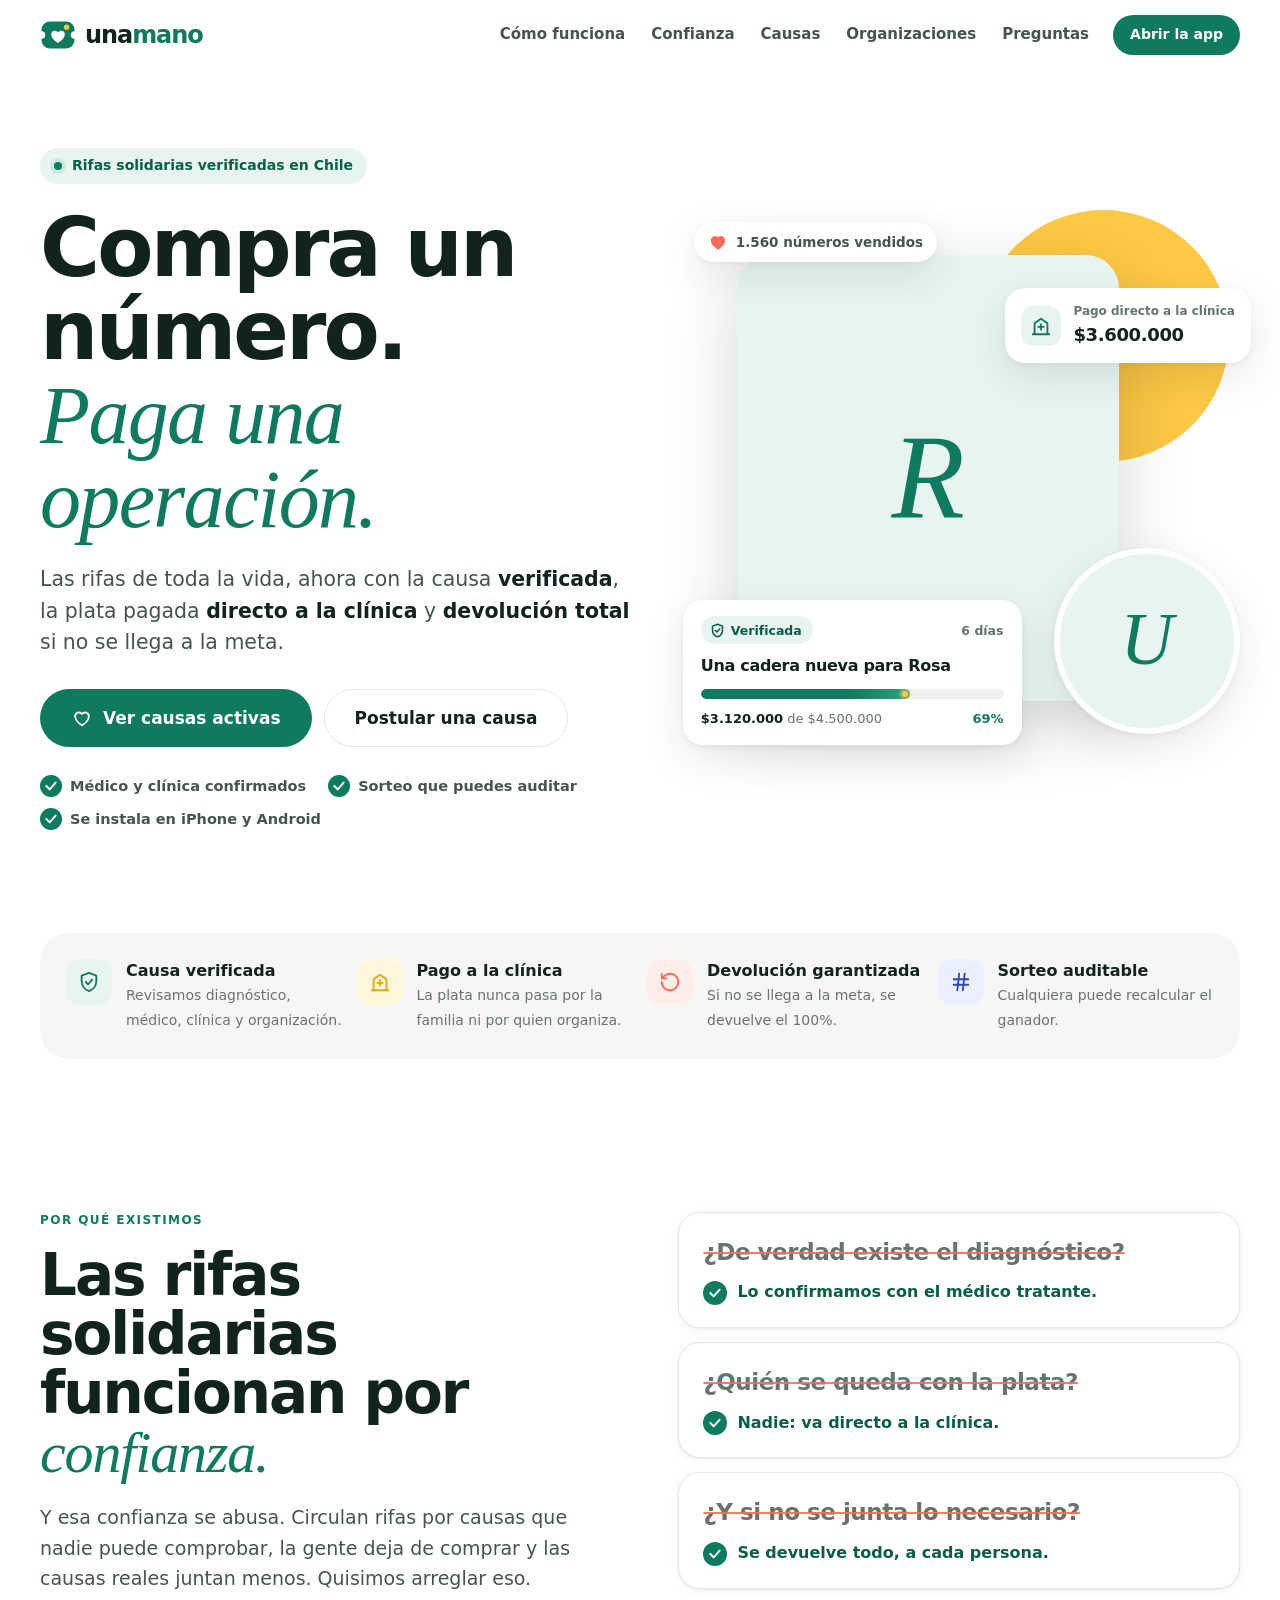
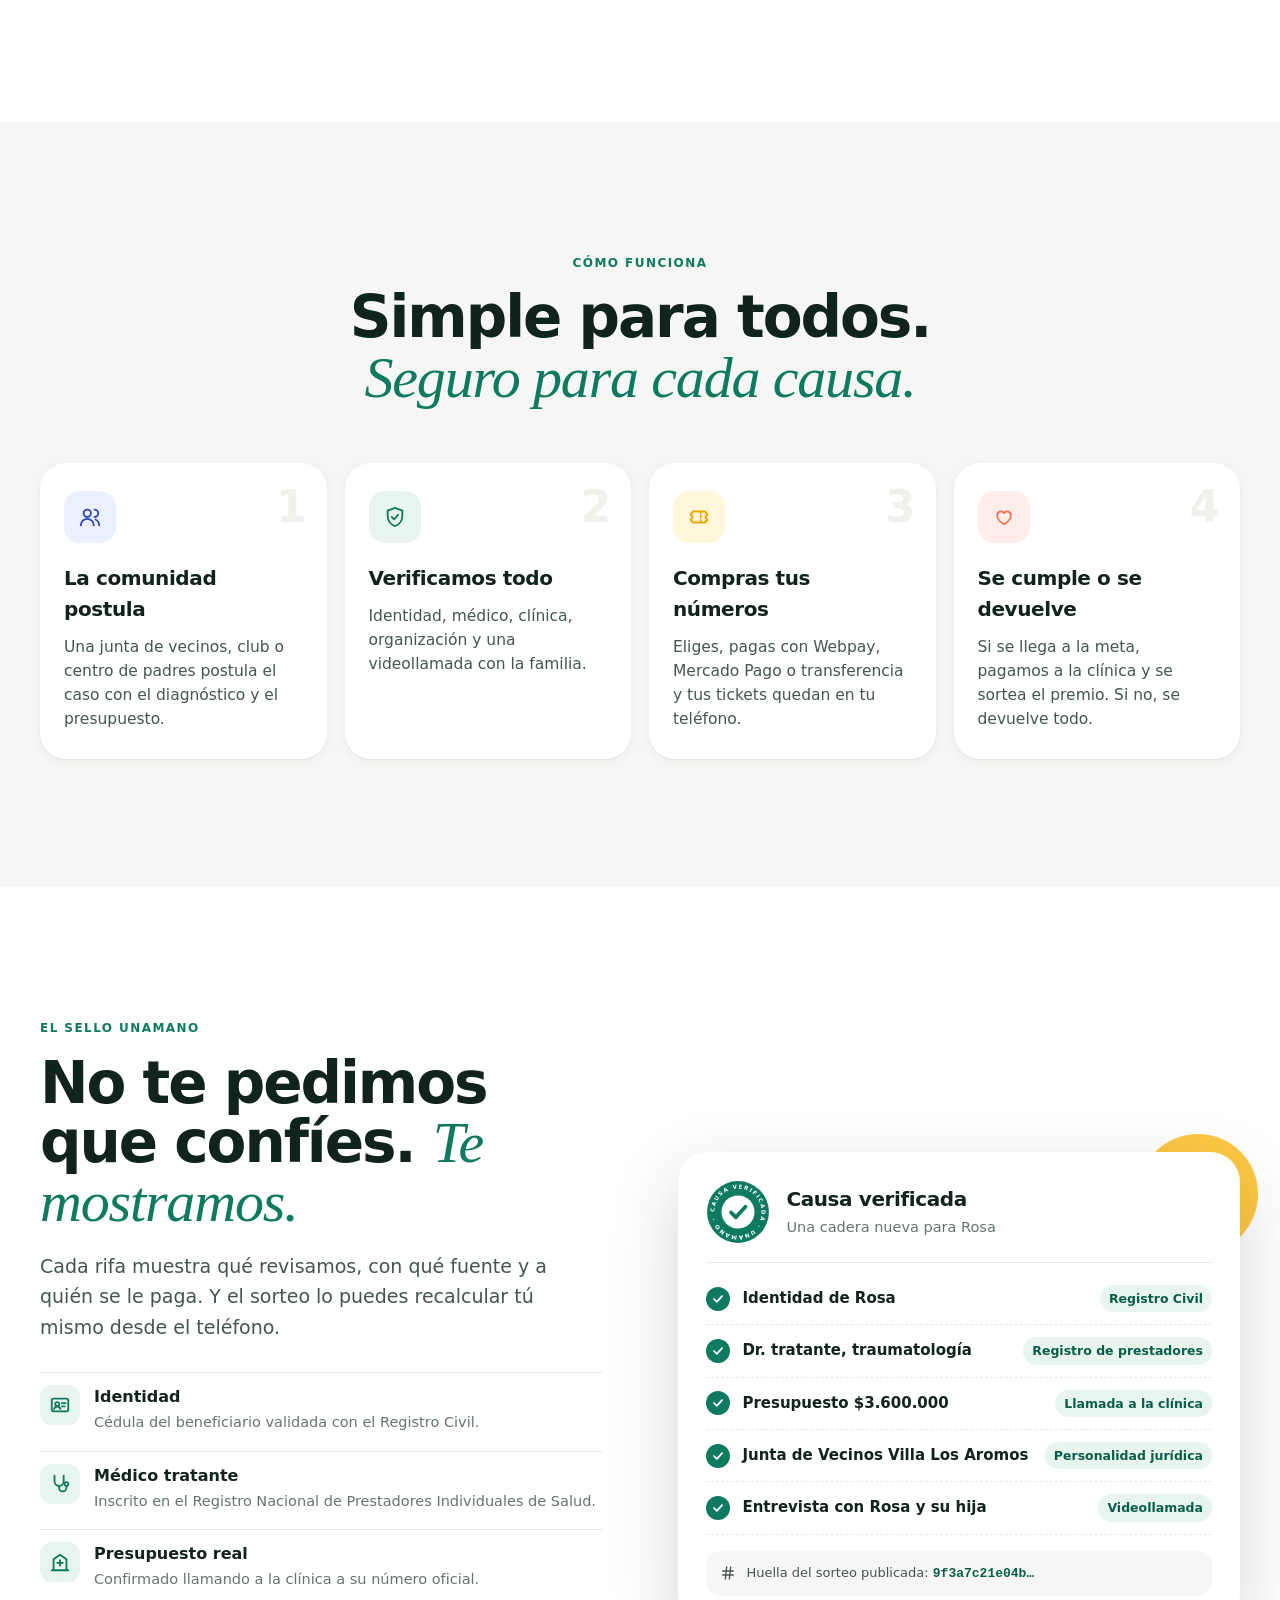
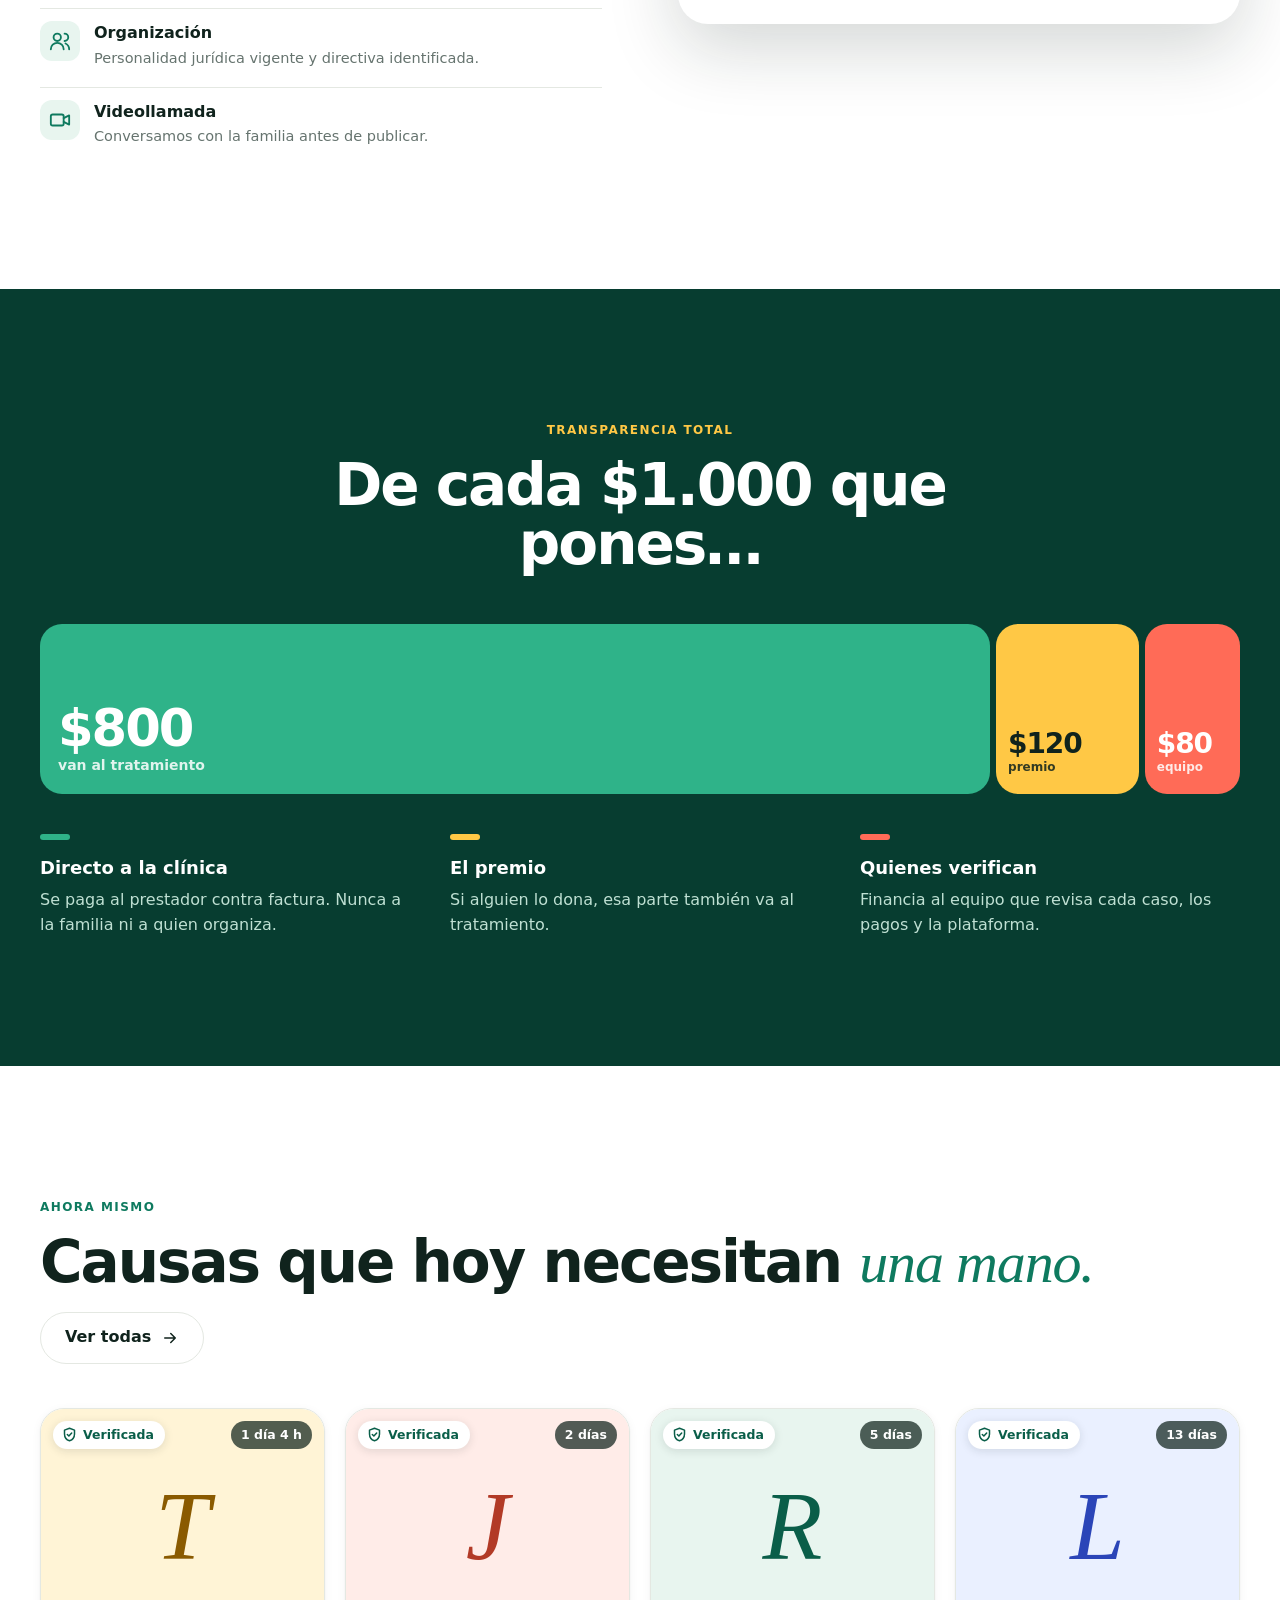
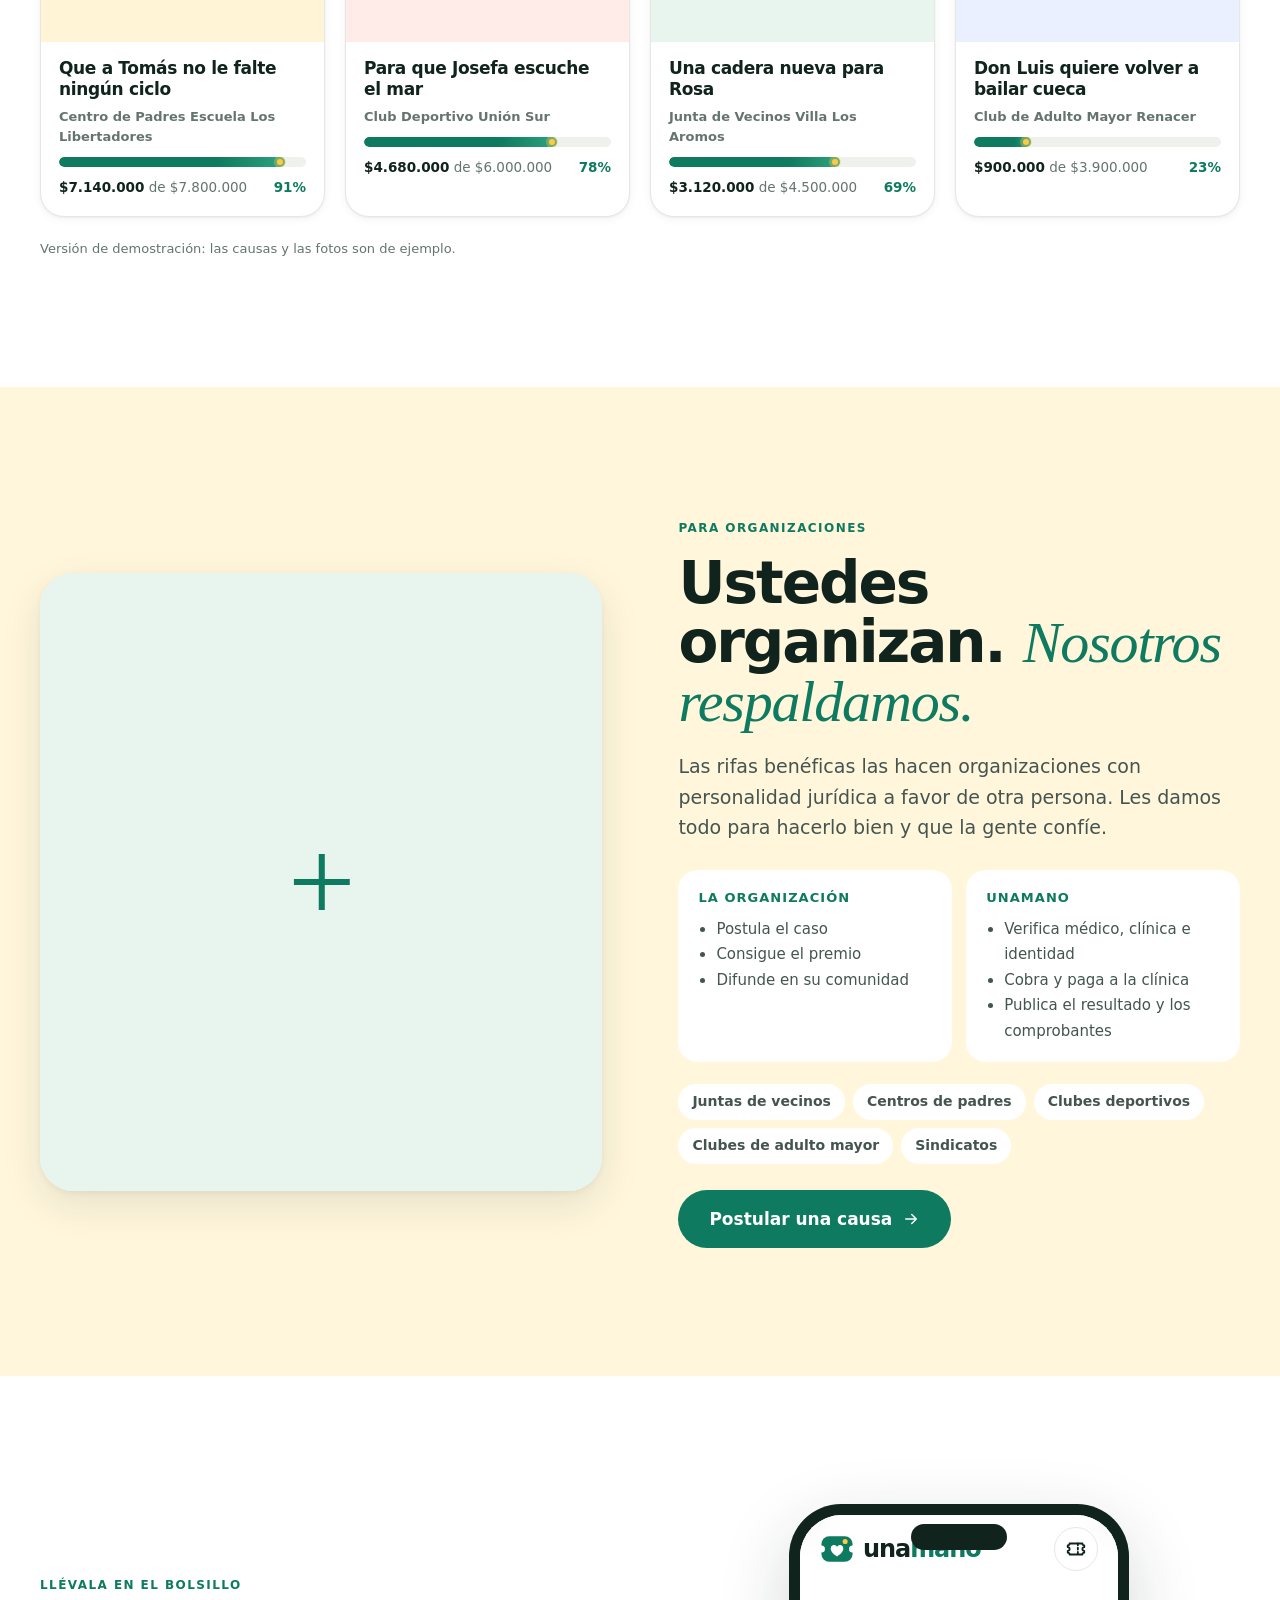
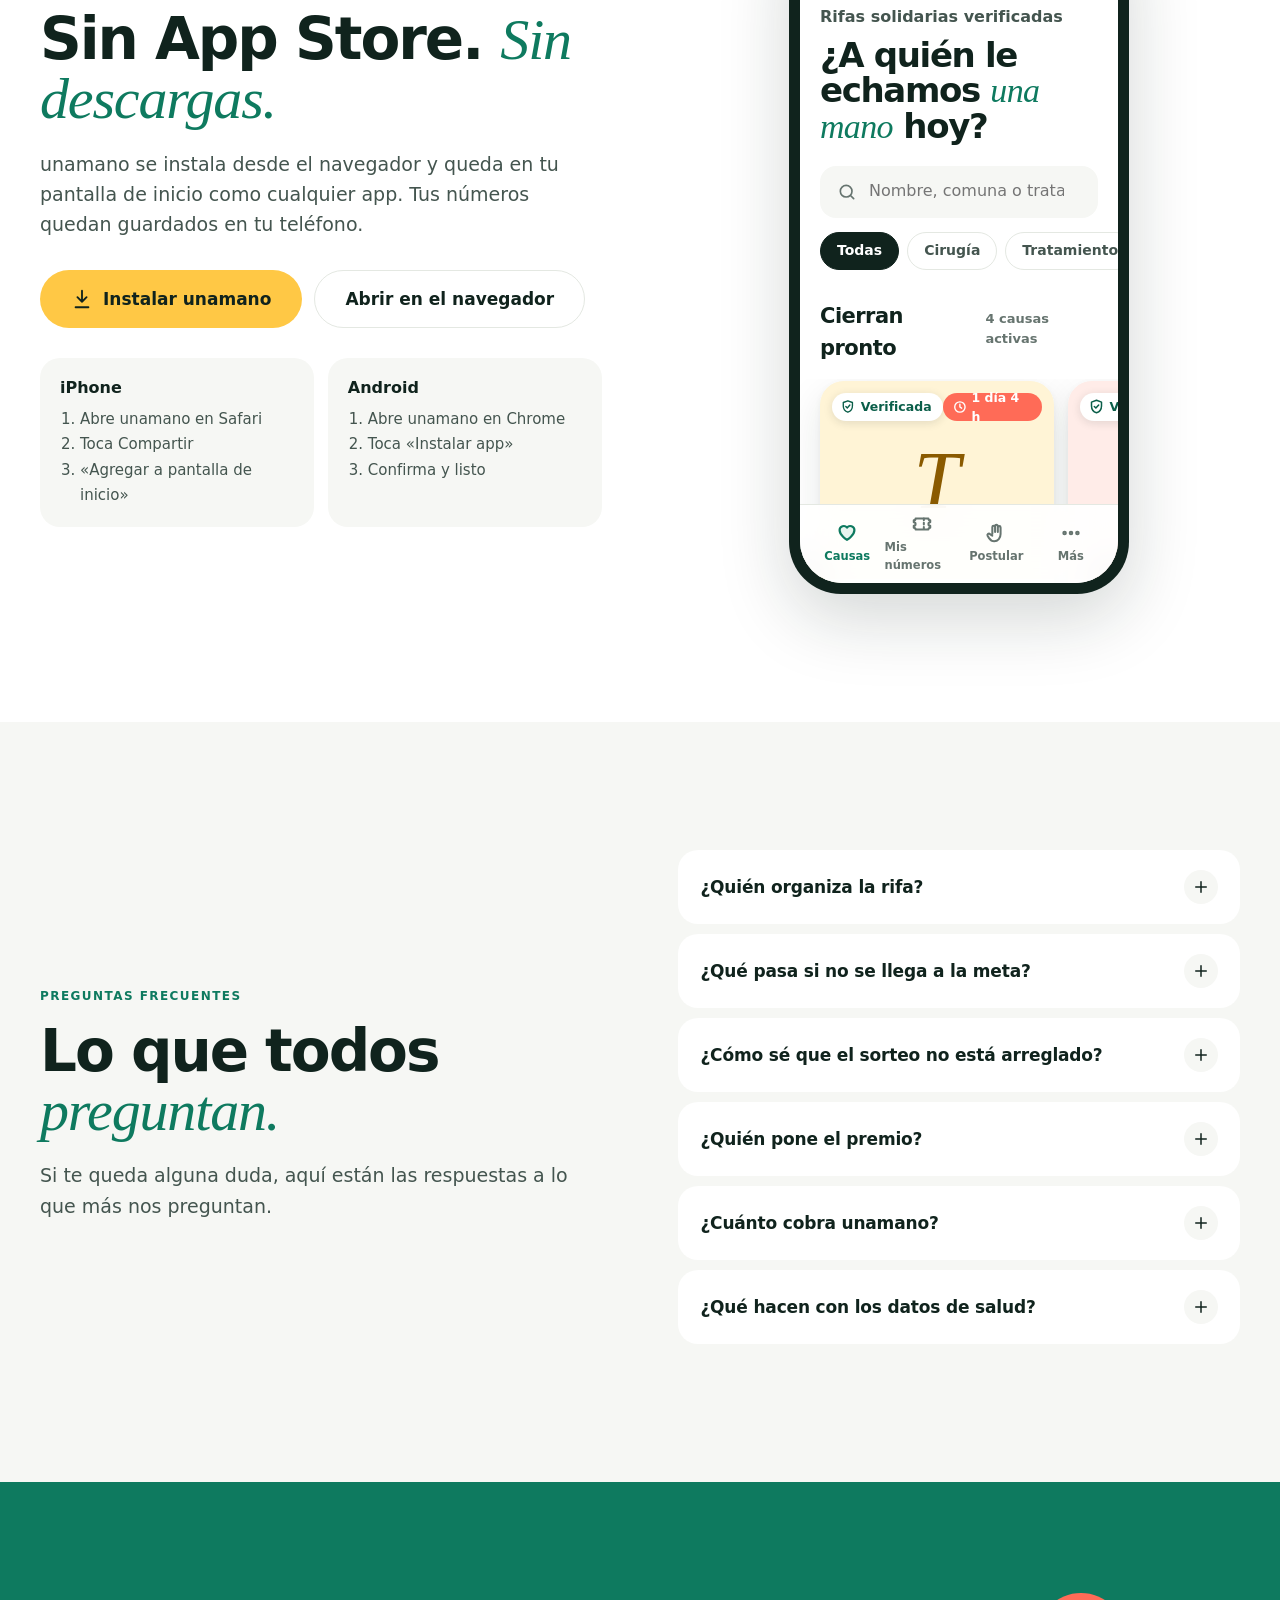
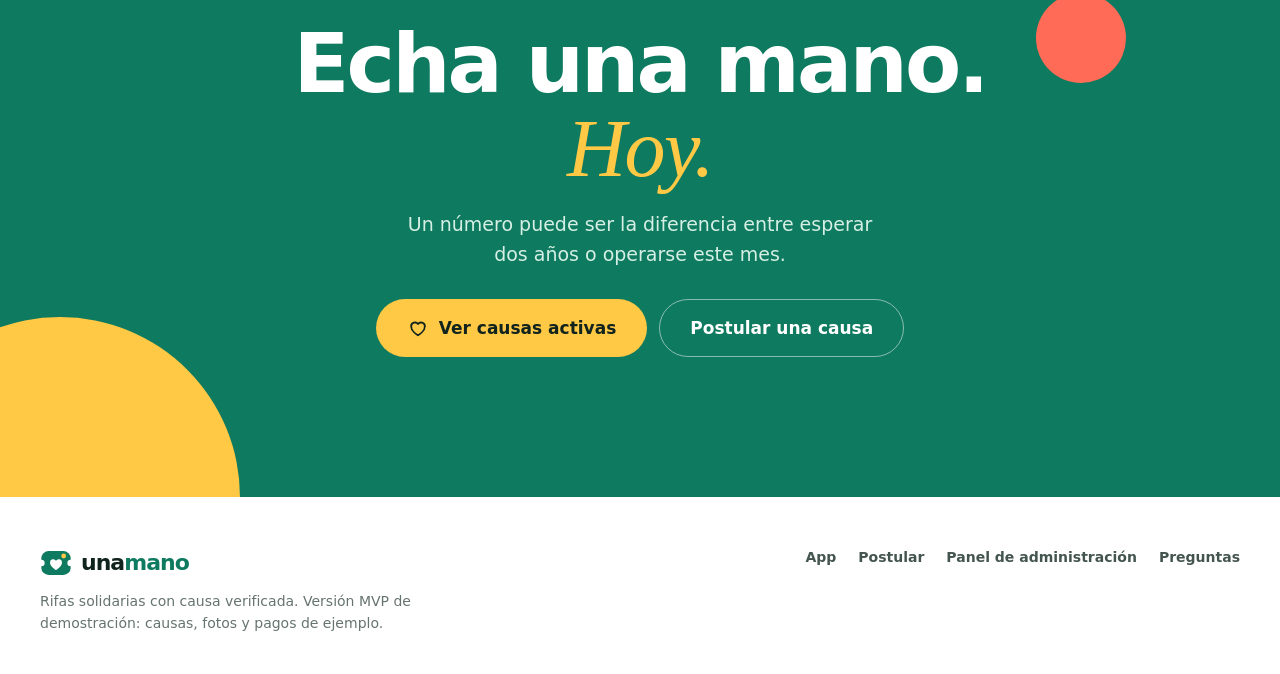
==== commit 385667ac: "Rediseño visual: app seria y cálida Superficies limpias, verde de confianza con toques de sol y cora" ====
--- a/index.html
+++ b/index.html
@@ -5,7 +5,7 @@
   <meta name="viewport" content="width=device-width, initial-scale=1, viewport-fit=cover">
   <title>unamano — Compra un número. Paga una operación.</title>
   <meta name="description" content="Rifas solidarias con causa verificada. Juntas de vecinos, clubes y centros de padres organizan; unamano verifica el caso, opera la venta y paga directo a la clínica. Si no se llega a la meta, se devuelve todo.">
-  <meta name="theme-color" content="#2F3BFF">
+  <meta name="theme-color" content="#0E7A5F">
   <meta property="og:title" content="unamano — rifas que dan una mano">
   <meta property="og:description" content="Compra un número. Paga una operación. Causas verificadas, pago directo a la clínica y devolución garantizada.">
   <meta property="og:type" content="website">
@@ -13,182 +13,181 @@
   <link rel="manifest" href="manifest.webmanifest">
   <link rel="icon" href="assets/icons/icon-192.png" type="image/png">
   <link rel="apple-touch-icon" href="assets/icons/apple-touch-icon.png">
-  <link rel="preload" href="assets/fonts/fraunces.woff2" as="font" type="font/woff2" crossorigin>
+  <link rel="preload" href="assets/fonts/jakarta.woff2" as="font" type="font/woff2" crossorigin>
   <link rel="stylesheet" href="assets/css/base.css">
   <link rel="stylesheet" href="assets/css/landing.css">
 </head>
-<body class="grain">
-
-<header class="nav">
-  <div class="wrap">
-    <a class="brand" href="#" aria-label="unamano, inicio"><span data-logo="38"></span><span data-wordmark="28"></span></a>
+<body>
+
+<header class="nav" id="nav">
+  <div class="wrap">
+    <a class="brand" href="#" aria-label="unamano, inicio"><span data-logo="36"></span><span data-wordmark="24"></span></a>
     <nav class="nav-links" aria-label="Secciones">
       <a href="#como">Cómo funciona</a>
-      <a href="#sello">El sello</a>
+      <a href="#confianza">Confianza</a>
       <a href="#causas">Causas</a>
       <a href="#organizaciones">Organizaciones</a>
       <a href="#preguntas">Preguntas</a>
     </nav>
-    <a class="btn btn-s btn-yellow" href="app/">Abrir la app</a>
+    <a class="btn btn-s" href="app/">Abrir la app</a>
   </div>
 </header>
 
 <main>
 <section class="hero">
   <div class="wrap">
-    <div>
-      <span class="hero-tag"><span data-icon="shield" data-size="16"></span> Rifas solidarias verificadas · Chile</span>
-      <h1 class="display mis">Compra un número.<span class="l2"><em>Paga</em> una operación.</span></h1>
-      <p class="lead">Las rifas de siempre, pero con la causa <b>verificada</b>, la plata pagada <b>directo a la clínica</b> y <b>devolución total</b> si no se llega a la meta.</p>
-      <div class="hero-ctas">
-        <a class="btn btn-yellow" href="app/"><span data-icon="ticket"></span> Ver causas activas</a>
-        <a class="btn btn-paper" href="app/#/postular"><span data-icon="hand"></span> Postular una causa</a>
-      </div>
-      <div class="hero-trust">
-        <span><span data-icon="check" data-size="18"></span> Médico y clínica confirmados</span>
-        <span><span data-icon="check" data-size="18"></span> Sorteo auditable</span>
-        <span><span data-icon="check" data-size="18"></span> Se instala en iPhone y Android</span>
-      </div>
-    </div>
-
-    <div class="tombola" aria-hidden="true">
-      <div class="tk tk-back ticket"><span class="eyebrow">x</span><span class="tk-n">0</span></div>
-      <div class="tk ticket">
-        <span class="eyebrow">Rifa solidaria · Nº de la suerte</span>
-        <span class="tk-n num">0847</span>
-        <span class="tk-stub"><span>SORTEO<br>28 NOV</span><b>$2.000</b></span>
-        <span class="tk-t">Por la cadera nueva de Rosa</span>
-      </div>
-      <div class="hero-stamp"><span class="stamp" data-stamp data-thunk></span></div>
-      <div class="ballz">
-        <span style="left:2%;top:4%;width:92px;height:92px;background:var(--yellow);font-size:34px;--d:7s">7</span>
-        <span style="left:70%;top:70%;width:118px;height:118px;background:var(--red);font-size:44px;--d:6s;--dl:-2s">23</span>
-        <span style="left:-2%;top:76%;width:74px;height:74px;background:var(--pink);font-size:28px;--d:8s;--dl:-1s">5</span>
-        <span style="left:42%;top:-2%;width:64px;height:64px;background:var(--paper);font-size:24px;--d:5.5s;--dl:-3s">12</span>
-        <span style="left:30%;top:86%;width:84px;height:84px;background:var(--green);font-size:30px;--d:7.5s;--dl:-4s">41</span>
-      </div>
-    </div>
-  </div>
-  <div class="tear"></div>
-</section>
-
-<div class="marquee" aria-hidden="true">
-  <div class="marquee-track" id="marquee"></div>
-</div>
+    <div class="hero-copy">
+      <span class="pill"><span class="dot"></span> Rifas solidarias verificadas en Chile</span>
+      <h1 class="h-xl">Compra un número.<br><span class="warm">Paga una operación.</span></h1>
+      <p class="lead">Las rifas de toda la vida, ahora con la causa <b>verificada</b>, la plata pagada <b>directo a la clínica</b> y <b>devolución total</b> si no se llega a la meta.</p>
+      <div class="ctas">
+        <a class="btn btn-l" href="app/"><span data-icon="heart"></span> Ver causas activas</a>
+        <a class="btn btn-l btn-light" href="app/#/postular">Postular una causa</a>
+      </div>
+      <ul class="hero-trust">
+        <li><span data-icon="check" data-size="16" data-sw="3"></span> Médico y clínica confirmados</li>
+        <li><span data-icon="check" data-size="16" data-sw="3"></span> Sorteo que puedes auditar</li>
+        <li><span data-icon="check" data-size="16" data-sw="3"></span> Se instala en iPhone y Android</li>
+      </ul>
+    </div>
+
+    <div class="hero-art" aria-hidden="true">
+      <div class="sun"></div>
+      <div class="hero-photo ph" data-photo="https://images.unsplash.com/photo-1758686253896-e6c76b6f7aa1" data-fb="R"></div>
+      <div class="hero-photo-2 ph" data-photo="https://images.unsplash.com/photo-1768244016879-a0f41e01281c" data-fb="U"></div>
+      <div class="fl fl-progress">
+        <div class="fl-row"><span class="vpill" data-vpill></span><span class="fl-time">6 días</span></div>
+        <b>Una cadera nueva para Rosa</b>
+        <div class="bar"><i style="--p:69%"></i></div>
+        <div class="fl-money"><span><strong>$3.120.000</strong> de $4.500.000</span><span class="pc">69%</span></div>
+      </div>
+      <div class="fl fl-paid"><span class="fl-ic" data-icon="clinic"></span><div><small>Pago directo a la clínica</small><b>$3.600.000</b></div></div>
+      <div class="fl fl-heart"><span data-icon="heart" data-size="20" data-fill></span> 1.560 números vendidos</div>
+    </div>
+  </div>
+</section>
+
+<section class="promise-strip">
+  <div class="wrap">
+    <div><span class="pi g" data-icon="shield"></span><div><b>Causa verificada</b><span>Revisamos diagnóstico, médico, clínica y organización.</span></div></div>
+    <div><span class="pi s" data-icon="clinic"></span><div><b>Pago a la clínica</b><span>La plata nunca pasa por la familia ni por quien organiza.</span></div></div>
+    <div><span class="pi c" data-icon="refresh"></span><div><b>Devolución garantizada</b><span>Si no se llega a la meta, se devuelve el 100%.</span></div></div>
+    <div><span class="pi k" data-icon="hash"></span><div><b>Sorteo auditable</b><span>Cualquiera puede recalcular el ganador.</span></div></div>
+  </div>
+</section>
 
 <section class="sec problem">
-  <div class="wrap">
-    <div data-reveal>
-      <span class="kicker eyebrow"><i></i> El problema</span>
-      <h2 class="h2 display">Las rifas por WhatsApp funcionan por <em>confianza.</em></h2>
-      <p class="sub">Y la confianza se abusa. Cada semana circulan rifas por causas que nadie puede comprobar. Al final pierden todos: la gente deja de comprar y las causas reales juntan menos.</p>
+  <div class="wrap two">
+    <div data-reveal>
+      <span class="eyebrow">Por qué existimos</span>
+      <h2 class="h-l">Las rifas solidarias funcionan por <span class="warm">confianza.</span></h2>
+      <p class="sub">Y esa confianza se abusa. Circulan rifas por causas que nadie puede comprobar, la gente deja de comprar y las causas reales juntan menos. Quisimos arreglar eso.</p>
     </div>
     <div class="qs">
-      <div class="q" data-reveal style="--r:-1.5deg"><span class="qq">¿De verdad existe el diagnóstico?</span><div class="qa"><span data-icon="check" data-size="22" data-sw="3"></span> Lo verificamos con el médico y el registro de prestadores.</div></div>
-      <div class="q" data-reveal style="--r:1deg;--dl:.12s"><span class="qq">¿Quién se queda con la plata?</span><div class="qa"><span data-icon="check" data-size="22" data-sw="3"></span> Nadie: se le paga directo a la clínica.</div></div>
-      <div class="q" data-reveal style="--r:-.5deg;--dl:.24s"><span class="qq">¿Y si no se junta lo necesario?</span><div class="qa"><span data-icon="check" data-size="22" data-sw="3"></span> Se devuelve el 100% a cada persona.</div></div>
+      <div class="q" data-reveal><span class="qq">¿De verdad existe el diagnóstico?</span><span class="qa"><span data-icon="check" data-size="16" data-sw="3"></span> Lo confirmamos con el médico tratante.</span></div>
+      <div class="q" data-reveal style="--dl:.1s"><span class="qq">¿Quién se queda con la plata?</span><span class="qa"><span data-icon="check" data-size="16" data-sw="3"></span> Nadie: va directo a la clínica.</span></div>
+      <div class="q" data-reveal style="--dl:.2s"><span class="qq">¿Y si no se junta lo necesario?</span><span class="qa"><span data-icon="check" data-size="16" data-sw="3"></span> Se devuelve todo, a cada persona.</span></div>
     </div>
   </div>
 </section>
 
 <section class="sec how" id="como">
-  <div class="tear p2" style="top:-1px;bottom:auto;transform:scaleY(-1);background-image:radial-gradient(circle at 14px 26px, var(--paper) 13px, transparent 14px)"></div>
-  <div class="wrap">
-    <div data-reveal>
-      <span class="kicker eyebrow"><i></i> Cómo funciona</span>
-      <h2 class="h2 display">Cuatro pasos, <em>cero chamullo.</em></h2>
-      <p class="sub">La comunidad organiza como siempre. Nosotros ponemos lo que faltaba: verificación, cobro seguro y transparencia.</p>
+  <div class="wrap">
+    <div class="center" data-reveal>
+      <span class="eyebrow">Cómo funciona</span>
+      <h2 class="h-l">Simple para todos.<br><span class="warm">Seguro para cada causa.</span></h2>
     </div>
     <div class="steps-l">
-      <article class="st ticket c1" data-reveal><span class="n">01</span><h3>La comunidad postula</h3><p>Una junta de vecinos, club o centro de padres postula el caso con el diagnóstico y el presupuesto de la clínica.</p></article>
-      <article class="st ticket c2" data-reveal style="--dl:.1s"><span class="n">02</span><h3>Verificamos todo</h3><p>Identidad, médico, clínica, organización y una videollamada con la familia. Recién ahí la rifa recibe el sello.</p></article>
-      <article class="st ticket c3" data-reveal style="--dl:.2s"><span class="n">03</span><h3>Compras tus números</h3><p>Eliges tus números en la app y pagas con Webpay, Mercado Pago o transferencia. Tus tickets quedan en el teléfono.</p></article>
-      <article class="st ticket c4" data-reveal style="--dl:.3s"><span class="n">04</span><h3>Se cumple o se devuelve</h3><p>Si se llega a la meta, pagamos a la clínica y se sortea el premio. Si no, se devuelve el 100% automáticamente.</p></article>
-    </div>
-  </div>
-  <div class="tear i"></div>
-</section>
-
-<section class="sec seal-sec" id="sello">
-  <div class="wrap">
-    <div class="big-stamp" data-reveal><span class="spin-ring"></span><span class="stamp" data-stamp data-thunk-view></span></div>
-    <div>
-      <div data-reveal>
-        <span class="kicker eyebrow" style="color:var(--yellow)"><i></i> El sello unamano</span>
-        <h2 class="h2 display">No confíes en nosotros. <em>Compruébalo.</em></h2>
-        <p class="sub">Cada rifa muestra qué se revisó, con qué fuente y a quién se le paga. Y el sorteo lo puedes recalcular tú mismo desde el teléfono.</p>
-      </div>
-      <ul class="seal-list">
-        <li data-reveal><span class="ic" data-icon="id"></span><div><b>Identidad</b><span>Cédula del beneficiario validada con el Registro Civil.</span></div></li>
-        <li data-reveal style="--dl:.06s"><span class="ic" data-icon="steth"></span><div><b>Médico tratante</b><span>Inscrito en el Registro Nacional de Prestadores Individuales de Salud.</span></div></li>
-        <li data-reveal style="--dl:.12s"><span class="ic" data-icon="clinic"></span><div><b>Presupuesto real</b><span>Confirmado llamando a la clínica a su número oficial.</span></div></li>
-        <li data-reveal style="--dl:.18s"><span class="ic" data-icon="people"></span><div><b>Organización</b><span>Personalidad jurídica vigente y directiva identificada.</span></div></li>
-        <li data-reveal style="--dl:.24s"><span class="ic" data-icon="video"></span><div><b>Videollamada</b><span>Conversamos con la familia antes de publicar.</span></div></li>
-        <li data-reveal style="--dl:.3s"><span class="ic" data-icon="hash"></span><div><b>Sorteo auditable</b><span>La huella de la semilla se publica antes de vender el primer número.</span></div></li>
+      <article class="st" data-reveal><span class="n">1</span><span class="st-ic" data-icon="people"></span><h3>La comunidad postula</h3><p>Una junta de vecinos, club o centro de padres postula el caso con el diagnóstico y el presupuesto.</p></article>
+      <article class="st" data-reveal style="--dl:.08s"><span class="n">2</span><span class="st-ic" data-icon="shield"></span><h3>Verificamos todo</h3><p>Identidad, médico, clínica, organización y una videollamada con la familia.</p></article>
+      <article class="st" data-reveal style="--dl:.16s"><span class="n">3</span><span class="st-ic" data-icon="ticket"></span><h3>Compras tus números</h3><p>Eliges, pagas con Webpay, Mercado Pago o transferencia y tus tickets quedan en tu teléfono.</p></article>
+      <article class="st" data-reveal style="--dl:.24s"><span class="n">4</span><span class="st-ic" data-icon="heart"></span><h3>Se cumple o se devuelve</h3><p>Si se llega a la meta, pagamos a la clínica y se sortea el premio. Si no, se devuelve todo.</p></article>
+    </div>
+  </div>
+</section>
+
+<section class="sec trust-sec" id="confianza">
+  <div class="wrap two">
+    <div data-reveal>
+      <span class="eyebrow">El sello unamano</span>
+      <h2 class="h-l">No te pedimos que confíes. <span class="warm">Te mostramos.</span></h2>
+      <p class="sub">Cada rifa muestra qué revisamos, con qué fuente y a quién se le paga. Y el sorteo lo puedes recalcular tú mismo desde el teléfono.</p>
+      <ul class="tlist">
+        <li><span data-icon="id"></span><div><b>Identidad</b><span>Cédula del beneficiario validada con el Registro Civil.</span></div></li>
+        <li><span data-icon="steth"></span><div><b>Médico tratante</b><span>Inscrito en el Registro Nacional de Prestadores Individuales de Salud.</span></div></li>
+        <li><span data-icon="clinic"></span><div><b>Presupuesto real</b><span>Confirmado llamando a la clínica a su número oficial.</span></div></li>
+        <li><span data-icon="people"></span><div><b>Organización</b><span>Personalidad jurídica vigente y directiva identificada.</span></div></li>
+        <li><span data-icon="video"></span><div><b>Videollamada</b><span>Conversamos con la familia antes de publicar.</span></div></li>
       </ul>
     </div>
-  </div>
-  <div class="tear"></div>
+    <div class="vcard" data-reveal>
+      <div class="vcard-h"><span data-seal></span><div><b>Causa verificada</b><span>Una cadera nueva para Rosa</span></div></div>
+      <ul>
+        <li><i data-icon="check" data-size="14" data-sw="3"></i>Identidad de Rosa<em>Registro Civil</em></li>
+        <li><i data-icon="check" data-size="14" data-sw="3"></i>Dr. tratante, traumatología<em>Registro de prestadores</em></li>
+        <li><i data-icon="check" data-size="14" data-sw="3"></i>Presupuesto $3.600.000<em>Llamada a la clínica</em></li>
+        <li><i data-icon="check" data-size="14" data-sw="3"></i>Junta de Vecinos Villa Los Aromos<em>Personalidad jurídica</em></li>
+        <li><i data-icon="check" data-size="14" data-sw="3"></i>Entrevista con Rosa y su hija<em>Videollamada</em></li>
+      </ul>
+      <div class="vcard-hash"><span data-icon="hash" data-size="16"></span><span>Huella del sorteo publicada: <code>9f3a7c21e04b…</code></span></div>
+    </div>
+  </div>
 </section>
 
 <section class="sec money">
   <div class="wrap">
-    <div data-reveal>
-      <span class="kicker eyebrow"><i></i> A dónde va tu plata</span>
-      <h2 class="h2 display">De cada <em>$1.000</em> que pones…</h2>
+    <div class="center" data-reveal>
+      <span class="eyebrow">Transparencia total</span>
+      <h2 class="h-l">De cada $1.000 que pones…</h2>
     </div>
     <div class="mbar" id="mbar" role="img" aria-label="80% tratamiento, 12% premio, 8% verificación y operación">
-      <div data-w="80" style="background:var(--green)"><b>$800</b><span>TRATAMIENTO</span></div>
-      <div data-w="12" class="sm" style="background:var(--yellow)"><b>$120</b><span>PREMIO</span></div>
-      <div data-w="8" class="sm" style="background:var(--pink)"><b>$80</b><span>EQUIPO</span></div>
+      <div data-w="80" class="m1"><b>$800</b><span>van al tratamiento</span></div>
+      <div data-w="12" class="m2"><b>$120</b><span>premio</span></div>
+      <div data-w="8" class="m3"><b>$80</b><span>equipo</span></div>
     </div>
     <div class="money-legend">
-      <div data-reveal><b>Directo a la clínica</b><span>Se paga al prestador contra factura. Nunca a la familia ni a quien organiza.</span></div>
-      <div data-reveal style="--dl:.1s"><b>El premio</b><span>Si alguien lo dona, esa parte también va al tratamiento.</span></div>
-      <div data-reveal style="--dl:.2s"><b>Quienes verifican</b><span>Financia al equipo que revisa cada caso, los pagos y la plataforma.</span></div>
+      <div data-reveal><i class="m1"></i><b>Directo a la clínica</b><span>Se paga al prestador contra factura. Nunca a la familia ni a quien organiza.</span></div>
+      <div data-reveal style="--dl:.1s"><i class="m2"></i><b>El premio</b><span>Si alguien lo dona, esa parte también va al tratamiento.</span></div>
+      <div data-reveal style="--dl:.2s"><i class="m3"></i><b>Quienes verifican</b><span>Financia al equipo que revisa cada caso, los pagos y la plataforma.</span></div>
     </div>
   </div>
 </section>
 
 <section class="sec causes" id="causas">
-  <div class="tear p2" style="top:-26px;bottom:auto"></div>
   <div class="wrap">
     <div class="causes-head" data-reveal>
-      <div><span class="kicker eyebrow"><i></i> Ahora mismo</span><h2 class="h2 display">Causas que hoy necesitan <em style="color:var(--red)">una mano.</em></h2></div>
-      <a class="btn" href="app/">Ver todas en la app <span data-icon="arrow"></span></a>
+      <div><span class="eyebrow">Ahora mismo</span><h2 class="h-l">Causas que hoy necesitan <span class="warm">una mano.</span></h2></div>
+      <a class="btn btn-light" href="app/">Ver todas <span data-icon="arrow" data-size="18"></span></a>
     </div>
     <div class="cgrid" id="cgrid"></div>
-    <p style="margin:26px 0 0;font-size:13px;color:var(--ink-3)">Versión de demostración: estas causas son de ejemplo.</p>
+    <p class="demo-note">Versión de demostración: las causas y las fotos son de ejemplo.</p>
   </div>
 </section>
 
 <section class="sec orgs" id="organizaciones">
-  <div class="wrap">
-    <div data-reveal>
-      <span class="kicker eyebrow"><i></i> Para organizaciones</span>
-      <h2 class="h2 display">Ustedes organizan. <em>Nosotros respaldamos.</em></h2>
-      <p class="sub">Las rifas benéficas las hacen organizaciones con personalidad jurídica a favor de otra persona. Les damos la plataforma para hacerlo bien y que la gente confíe.</p>
-      <div class="org-chips">
-        <span style="--r:-2deg">Juntas de vecinos</span><span style="--r:1deg">Centros de padres</span><span style="--r:-1deg">Clubes deportivos</span><span style="--r:2deg">Clubes de adulto mayor</span><span style="--r:-1.5deg">Sindicatos</span>
-      </div>
-    </div>
-    <div class="deal" data-reveal>
-      <div class="deal-row deal-head"><div>La organización</div><div>unamano</div></div>
-      <div class="deal-row"><div>Postula el caso y consigue el premio</div><div>Verifica médico, clínica e identidad</div></div>
-      <div class="deal-row"><div>Difunde en su comunidad</div><div>Cobra, guarda y paga a la clínica</div></div>
-      <div class="deal-row"><div>Rinde cuentas a sus socios</div><div>Entrega comprobantes y resultado público</div></div>
-      <a class="btn btn-blue btn-block" href="app/#/postular"><span data-icon="hand"></span> Postular una causa</a>
+  <div class="wrap two">
+    <div class="orgs-photo ph" data-photo="https://images.unsplash.com/photo-1730875648117-ff32ae9b98c3" data-fb="+" data-reveal></div>
+    <div data-reveal>
+      <span class="eyebrow">Para organizaciones</span>
+      <h2 class="h-l">Ustedes organizan. <span class="warm">Nosotros respaldamos.</span></h2>
+      <p class="sub">Las rifas benéficas las hacen organizaciones con personalidad jurídica a favor de otra persona. Les damos todo para hacerlo bien y que la gente confíe.</p>
+      <div class="deal">
+        <div><b>La organización</b><ul><li>Postula el caso</li><li>Consigue el premio</li><li>Difunde en su comunidad</li></ul></div>
+        <div><b>unamano</b><ul><li>Verifica médico, clínica e identidad</li><li>Cobra y paga a la clínica</li><li>Publica el resultado y los comprobantes</li></ul></div>
+      </div>
+      <div class="org-tags"><span>Juntas de vecinos</span><span>Centros de padres</span><span>Clubes deportivos</span><span>Clubes de adulto mayor</span><span>Sindicatos</span></div>
+      <a class="btn btn-l" href="app/#/postular">Postular una causa <span data-icon="arrow" data-size="18"></span></a>
     </div>
   </div>
 </section>
 
 <section class="sec install">
-  <div class="wrap">
-    <div data-reveal>
-      <span class="kicker eyebrow" style="color:var(--yellow)"><i></i> Llévala en el bolsillo</span>
-      <h2 class="h2 display">Sin App Store. <em>Sin descargas.</em></h2>
+  <div class="wrap two">
+    <div data-reveal>
+      <span class="eyebrow">Llévala en el bolsillo</span>
+      <h2 class="h-l">Sin App Store. <span class="warm">Sin descargas.</span></h2>
       <p class="sub">unamano se instala desde el navegador y queda en tu pantalla de inicio como cualquier app. Tus números quedan guardados en tu teléfono.</p>
-      <div class="hero-ctas"><button class="btn btn-yellow" id="installBtn" type="button"><span data-icon="download"></span> Instalar unamano</button><a class="btn btn-paper" href="app/">Abrir en el navegador</a></div>
+      <div class="ctas"><button class="btn btn-sun btn-l" id="installBtn" type="button"><span data-icon="download"></span> Instalar unamano</button><a class="btn btn-l btn-light" href="app/">Abrir en el navegador</a></div>
       <div class="os">
         <div><b>iPhone</b><ol><li>Abre unamano en Safari</li><li>Toca Compartir</li><li>«Agregar a pantalla de inicio»</li></ol></div>
         <div><b>Android</b><ol><li>Abre unamano en Chrome</li><li>Toca «Instalar app»</li><li>Confirma y listo</li></ol></div>
@@ -196,39 +195,39 @@
     </div>
     <div class="phone" data-reveal><iframe src="app/" title="Vista previa de la app unamano" loading="lazy"></iframe></div>
   </div>
-  <div class="tear"></div>
 </section>
 
 <section class="sec faq" id="preguntas">
-  <div class="wrap">
-    <div data-reveal>
-      <span class="kicker eyebrow"><i></i> Preguntas</span>
-      <h2 class="h2 display">Lo que todos <em style="color:var(--blue)">preguntan.</em></h2>
+  <div class="wrap two">
+    <div data-reveal>
+      <span class="eyebrow">Preguntas frecuentes</span>
+      <h2 class="h-l">Lo que todos <span class="warm">preguntan.</span></h2>
+      <p class="sub">Si te queda alguna duda, aquí están las respuestas a lo que más nos preguntan.</p>
     </div>
     <div>
-      <details><summary>¿Quién organiza la rifa? <span class="pm" data-icon="plus"></span></summary><p>Siempre una organización con personalidad jurídica, como una junta de vecinos, un centro de padres, un club o un sindicato, con fines benéficos y a favor de otra persona. unamano pone la tecnología, la verificación y el pago a la clínica.</p></details>
-      <details><summary>¿Qué pasa si no se llega a la meta? <span class="pm" data-icon="plus"></span></summary><p>No hay sorteo y se devuelve el 100% de cada compra al mismo medio de pago. La meta se calcula para que el tratamiento quede cubierto completo.</p></details>
-      <details><summary>¿Cómo sé que el sorteo no está arreglado? <span class="pm" data-icon="plus"></span></summary><p>Antes de vender el primer número publicamos la huella (hash SHA-256) de una semilla secreta. El día del sorteo revelamos la semilla y el ganador sale de una fórmula pública. Cualquiera puede recalcularlo desde la app y comprobar que la semilla no cambió.</p></details>
-      <details><summary>¿Quién pone el premio? <span class="pm" data-icon="plus"></span></summary><p>Hay dos opciones y cada rifa dice cuál usa: alguien lo dona (y verificamos que exista), o se compra con un porcentaje de lo recaudado, que se informa antes de comprar.</p></details>
-      <details><summary>¿Cuánto cobra unamano? <span class="pm" data-icon="plus"></span></summary><p>Postular es gratis. De lo recaudado, un 8% financia la verificación de casos, los pagos y la plataforma. El reparto completo aparece en cada rifa.</p></details>
-      <details><summary>¿Qué hacen con los datos de salud? <span class="pm" data-icon="plus"></span></summary><p>Son datos sensibles. Los usamos solo para verificar la causa, con autorización expresa, y no se publican sin permiso de la familia.</p></details>
-    </div>
-  </div>
-</section>
-
-<section class="sec final">
-  <div class="tear i" style="top:-1px;bottom:auto;transform:scaleY(-1);background-image:radial-gradient(circle at 14px 26px, var(--paper) 13px, transparent 14px)"></div>
+      <details><summary>¿Quién organiza la rifa? <span class="pm" data-icon="plus" data-size="18"></span></summary><p>Siempre una organización con personalidad jurídica, como una junta de vecinos, un centro de padres, un club o un sindicato, con fines benéficos y a favor de otra persona. unamano pone la tecnología, la verificación y el pago a la clínica.</p></details>
+      <details><summary>¿Qué pasa si no se llega a la meta? <span class="pm" data-icon="plus" data-size="18"></span></summary><p>No hay sorteo y se devuelve el 100% de cada compra al mismo medio de pago. La meta se calcula para que el tratamiento quede cubierto completo.</p></details>
+      <details><summary>¿Cómo sé que el sorteo no está arreglado? <span class="pm" data-icon="plus" data-size="18"></span></summary><p>Antes de vender el primer número publicamos la huella (hash SHA-256) de una semilla secreta. El día del sorteo revelamos la semilla y el ganador sale de una fórmula pública. Cualquiera puede recalcularlo desde la app.</p></details>
+      <details><summary>¿Quién pone el premio? <span class="pm" data-icon="plus" data-size="18"></span></summary><p>Hay dos opciones y cada rifa dice cuál usa: alguien lo dona (y verificamos que exista), o se compra con un porcentaje de lo recaudado, que se informa antes de comprar.</p></details>
+      <details><summary>¿Cuánto cobra unamano? <span class="pm" data-icon="plus" data-size="18"></span></summary><p>Postular es gratis. De lo recaudado, un 8% financia la verificación de casos, los pagos y la plataforma. El reparto completo aparece en cada rifa.</p></details>
+      <details><summary>¿Qué hacen con los datos de salud? <span class="pm" data-icon="plus" data-size="18"></span></summary><p>Son datos sensibles. Los usamos solo para verificar la causa, con autorización expresa, y no se publican sin permiso de la familia.</p></details>
+    </div>
+  </div>
+</section>
+
+<section class="final">
   <div class="wrap" data-reveal>
-    <h2 class="h2 display">Echa <em>una mano.</em><br>Hoy.</h2>
-    <div class="hero-ctas" style="margin-top:40px"><a class="btn btn-yellow" href="app/"><span data-icon="ticket"></span> Ver causas activas</a><a class="btn btn-paper" href="app/#/postular">Postular una causa</a></div>
+    <h2 class="h-xl">Echa una mano.<br><span class="warm">Hoy.</span></h2>
+    <p>Un número puede ser la diferencia entre esperar dos años o operarse este mes.</p>
+    <div class="ctas"><a class="btn btn-sun btn-l" href="app/"><span data-icon="heart"></span> Ver causas activas</a><a class="btn btn-l btn-ghost-w" href="app/#/postular">Postular una causa</a></div>
   </div>
 </section>
 </main>
 
 <footer class="foot">
   <div class="wrap">
-    <div><a href="#" style="display:flex;align-items:center;gap:8px"><span data-logo="34"></span><span data-wordmark="24" data-color="#fff"></span></a>
-      <p>Rifas solidarias con causa verificada. Versión MVP de demostración: causas y pagos de ejemplo.</p></div>
+    <div><a href="#" class="brand"><span data-logo="32"></span><span data-wordmark="22"></span></a>
+      <p>Rifas solidarias con causa verificada. Versión MVP de demostración: causas, fotos y pagos de ejemplo.</p></div>
     <nav aria-label="Pie de página"><a href="app/">App</a><a href="app/#/postular">Postular</a><a href="admin/">Panel de administración</a><a href="#preguntas">Preguntas</a></nav>
   </div>
 </footer>
--- a/assets/css/base.css
+++ b/assets/css/base.css
@@ -1,38 +1,45 @@
 /* ==========================================================
-   unamano — sistema visual base
-   Estética de kermesse impresa en risografía: tintas planas que
-   se superponen, papel con grano, tickets troquelados y timbres.
+   unamano — sistema visual
+   Seria como una app financiera, cálida como una causa:
+   superficies limpias, un verde de confianza y toques de sol y coral.
    ========================================================== */
 
-/* Fuentes propias (SIL Open Font License), sirven offline */
-@font-face { font-family: "Fraunces"; src: url("../fonts/fraunces.woff2") format("woff2"); font-weight: 100 900; font-style: normal; font-display: swap; }
+@font-face { font-family: "Jakarta"; src: url("../fonts/jakarta.woff2") format("woff2"); font-weight: 200 800; font-style: normal; font-display: swap; }
 @font-face { font-family: "Fraunces"; src: url("../fonts/fraunces-italic.woff2") format("woff2"); font-weight: 100 900; font-style: italic; font-display: swap; }
-@font-face { font-family: "Archivo"; src: url("../fonts/archivo.woff2") format("woff2"); font-weight: 100 900; font-stretch: 62% 125%; font-style: normal; font-display: swap; }
 
 :root {
-  --paper: #FBFAF6;
-  --paper-2: #F2EFE7;
-  --ink: #16150F;
-  --ink-2: #4B483F;
-  --ink-3: #6E6A5F;
-  --line: #E3DFD4;
+  --bg: #FFFFFF;
+  --surface: #F6F7F4;
+  --surface-2: #EEF1EC;
+  --line: #E4E8E2;
+  --ink: #10231D;
+  --ink-2: #44554F;
+  --ink-3: #66746F;
 
-  --blue: #2F3BFF;
-  --blue-deep: #1E27C9;
-  --red: #FF4A2D;
-  --yellow: #FFCF1F;
-  --green: #00A86B;
-  --pink: #FF8FB8;
+  --brand: #0E7A5F;
+  --brand-700: #0A5E49;
+  --brand-900: #073D30;
+  --brand-50: #E8F5EF;
+  --brand-100: #CDEBDD;
 
-  --f-display: "Fraunces", Georgia, "Times New Roman", serif;
-  --f-sans: "Archivo", system-ui, -apple-system, "Segoe UI", sans-serif;
+  --sun: #FFC845;
+  --sun-600: #E9A800;
+  --sun-50: #FFF6DC;
+  --coral: #FF6B57;
+  --coral-50: #FFEDE9;
+  --sky-50: #EAF0FF;
+
+  --f-sans: "Jakarta", system-ui, -apple-system, "Segoe UI", Roboto, sans-serif;
+  --f-serif: "Fraunces", Georgia, serif;
 
   --r-s: 12px;
-  --r: 20px;
-  --r-l: 28px;
+  --r: 18px;
+  --r-l: 26px;
+  --sh-1: 0 1px 2px rgba(16, 35, 29, .05), 0 2px 10px rgba(16, 35, 29, .05);
+  --sh-2: 0 2px 6px rgba(16, 35, 29, .05), 0 14px 40px rgba(16, 35, 29, .10);
+  --sh-3: 0 24px 70px rgba(16, 35, 29, .18);
   --ease: cubic-bezier(.2, .8, .2, 1);
-  --spring: cubic-bezier(.34, 1.56, .64, 1);
-  --hard: 4px 4px 0 var(--ink);
+  --spring: cubic-bezier(.34, 1.4, .64, 1);
   --safe-b: env(safe-area-inset-bottom, 0px);
   --safe-t: env(safe-area-inset-top, 0px);
 }
@@ -40,172 +47,83 @@
 *, *::before, *::after { box-sizing: border-box; }
 html { -webkit-text-size-adjust: 100%; scroll-behavior: smooth; }
 body {
-  margin: 0;
-  background: var(--paper);
-  color: var(--ink);
-  font-family: var(--f-sans);
-  font-size: 16px;
-  line-height: 1.5;
-  -webkit-font-smoothing: antialiased;
-  text-rendering: optimizeLegibility;
+  margin: 0; background: var(--bg); color: var(--ink);
+  font-family: var(--f-sans); font-size: 16px; line-height: 1.55;
+  -webkit-font-smoothing: antialiased; text-rendering: optimizeLegibility;
 }
 img, svg { display: block; max-width: 100%; }
 button, input, select, textarea { font: inherit; color: inherit; }
 button { cursor: pointer; }
 a { color: inherit; }
-:focus-visible { outline: 3px solid var(--blue); outline-offset: 3px; border-radius: 6px; }
-
-/* Grano de papel sobre todo (no intercepta clics) */
-.grain::after {
-  content: "";
-  position: fixed;
-  inset: -50%;
-  pointer-events: none;
-  z-index: 9999;
-  opacity: .11;
-  mix-blend-mode: multiply;
-  background-image: url("data:image/svg+xml,%3Csvg xmlns='http://www.w3.org/2000/svg' width='180' height='180'%3E%3Cfilter id='n'%3E%3CfeTurbulence type='fractalNoise' baseFrequency='.85' numOctaves='3' stitchTiles='stitch'/%3E%3CfeColorMatrix values='0 0 0 0 0 0 0 0 0 0 0 0 0 0 0 0 0 0 1 0'/%3E%3C/filter%3E%3Crect width='100%25' height='100%25' filter='url(%23n)'/%3E%3C/svg%3E");
-}
+:focus-visible { outline: 3px solid color-mix(in srgb, var(--brand) 55%, transparent); outline-offset: 2px; border-radius: 8px; }
 
 /* ---------- Tipografía ---------- */
-.display {
-  font-family: var(--f-display);
-  font-weight: 900;
-  font-variation-settings: "SOFT" 100, "WONK" 1, "opsz" 144;
-  letter-spacing: -.035em;
-  line-height: .88;
-}
-.display-i { font-style: italic; }
-.serif {
-  font-family: var(--f-display);
-  font-variation-settings: "SOFT" 100, "WONK" 0, "opsz" 36;
-}
-.cond {
-  font-family: var(--f-sans);
-  font-stretch: 70%;
-  font-variation-settings: "wdth" 70;
-  font-weight: 800;
-  letter-spacing: -.01em;
-}
-.wide {
-  font-variation-settings: "wdth" 125;
-  font-stretch: 125%;
-}
-.eyebrow {
-  font-family: var(--f-sans);
-  font-variation-settings: "wdth" 110;
-  font-size: 12px;
-  font-weight: 800;
-  letter-spacing: .14em;
-  text-transform: uppercase;
-}
+.h-xl, .h-l, .h-m, .h-s { font-weight: 800; letter-spacing: -.035em; line-height: 1.02; margin: 0; }
+.h-xl { font-size: clamp(44px, 6.4vw, 84px); }
+.h-l { font-size: clamp(34px, 4.6vw, 58px); }
+.h-m { font-size: clamp(26px, 3vw, 36px); letter-spacing: -.03em; line-height: 1.08; }
+.h-s { font-size: 20px; letter-spacing: -.02em; line-height: 1.2; }
+.warm { font-family: var(--f-serif); font-style: italic; font-weight: 500; letter-spacing: -.02em; font-variation-settings: "SOFT" 100, "opsz" 144; }
+.eyebrow { font-size: 12px; font-weight: 800; letter-spacing: .12em; text-transform: uppercase; color: var(--brand); }
+.muted { color: var(--ink-2); }
 .num { font-variant-numeric: tabular-nums; }
-/* Desfase de registro, como cuando el riso no calza */
-.mis { text-shadow: .045em .04em 0 var(--red); }
-.mis-blue { text-shadow: .045em .04em 0 var(--blue); }
-.mis-yellow { text-shadow: .045em .04em 0 var(--yellow); }
 
 /* ---------- Botones ---------- */
 .btn {
-  --bg: var(--ink); --fg: #fff;
+  --bg: var(--brand); --fg: #fff; --bd: transparent;
   display: inline-flex; align-items: center; justify-content: center; gap: 10px;
-  min-height: 52px; padding: 0 24px;
-  border: 2px solid var(--ink); border-radius: 999px;
-  background: var(--bg); color: var(--fg);
-  font-weight: 800; font-size: 16px; text-decoration: none;
-  font-variation-settings: "wdth" 105;
-  box-shadow: var(--hard);
-  transition: transform .18s var(--ease), box-shadow .18s var(--ease), background .2s;
-  -webkit-tap-highlight-color: transparent;
-  user-select: none;
+  min-height: 52px; padding: 0 24px; border-radius: 999px;
+  border: 1.5px solid var(--bd); background: var(--bg); color: var(--fg);
+  font-weight: 700; font-size: 16px; text-decoration: none; white-space: nowrap;
+  transition: transform .18s var(--ease), box-shadow .2s var(--ease), background .2s;
+  -webkit-tap-highlight-color: transparent; user-select: none;
 }
-.btn:hover { transform: translate(-1px, -1px); box-shadow: 5px 5px 0 var(--ink); }
-.btn:active { transform: translate(3px, 3px); box-shadow: 1px 1px 0 var(--ink); }
+.btn:hover { background: color-mix(in srgb, var(--bg) 90%, #000); box-shadow: 0 8px 22px -8px color-mix(in srgb, var(--bg) 70%, transparent); }
+.btn:active { transform: scale(.97); }
 .btn[disabled], .btn.is-disabled { opacity: .45; pointer-events: none; }
-.btn-yellow { --bg: var(--yellow); --fg: var(--ink); }
-.btn-red { --bg: var(--red); --fg: var(--ink); }
-.btn-blue { --bg: var(--blue); --fg: #fff; }
-.btn-paper { --bg: var(--paper); --fg: var(--ink); }
-.btn-ghost { --bg: transparent; --fg: var(--ink); box-shadow: none; }
-.btn-ghost:hover { box-shadow: none; background: rgba(22,21,15,.06); }
+.btn-sun { --bg: var(--sun); --fg: var(--ink); }
+.btn-light { --bg: #fff; --fg: var(--ink); --bd: var(--line); }
+.btn-light:hover { background: var(--surface); box-shadow: none; }
+.btn-ghost { --bg: transparent; --fg: var(--ink); }
+.btn-ghost:hover { background: var(--surface); box-shadow: none; }
+.btn-danger { --bg: #fff; --fg: #B3261E; --bd: #F2C8C4; }
+.btn-danger:hover { background: #FFF4F3; box-shadow: none; }
+.btn-ink { --bg: var(--ink); --fg: #fff; }
 .btn-block { width: 100%; }
-.btn-s { min-height: 40px; padding: 0 16px; font-size: 14px; box-shadow: 3px 3px 0 var(--ink); }
-.btn-icon { width: 46px; min-height: 46px; padding: 0; }
+.btn-s { min-height: 40px; padding: 0 16px; font-size: 14px; }
+.btn-l { min-height: 58px; padding: 0 30px; font-size: 17px; }
 
-/* ---------- Ticket troquelado ---------- */
-.ticket {
-  --notch: 14px;
-  --cut: 68%;
-  position: relative;
-  background: var(--yellow);
-  border-radius: 18px;
-  -webkit-mask:
-    radial-gradient(circle var(--notch) at 0 var(--cut), #0000 97%, #000) left / 51% 100% no-repeat,
-    radial-gradient(circle var(--notch) at 100% var(--cut), #0000 97%, #000) right / 51% 100% no-repeat;
-          mask:
-    radial-gradient(circle var(--notch) at 0 var(--cut), #0000 97%, #000) left / 51% 100% no-repeat,
-    radial-gradient(circle var(--notch) at 100% var(--cut), #0000 97%, #000) right / 51% 100% no-repeat;
+/* ---------- Piezas ---------- */
+.card { background: #fff; border: 1px solid var(--line); border-radius: var(--r-l); box-shadow: var(--sh-1); }
+.vpill {
+  display: inline-flex; align-items: center; gap: 6px; height: 28px; padding: 0 11px 0 9px;
+  border-radius: 999px; background: #fff; color: var(--brand-700); font-size: 12.5px; font-weight: 800;
+  box-shadow: 0 2px 10px rgba(16,35,29,.12);
 }
-.ticket-h {
-  --notch: 13px;
-  --cut: 72%;
-  -webkit-mask:
-    radial-gradient(circle var(--notch) at var(--cut) 0, #0000 97%, #000) top / 100% 51% no-repeat,
-    radial-gradient(circle var(--notch) at var(--cut) 100%, #0000 97%, #000) bottom / 100% 51% no-repeat;
-          mask:
-    radial-gradient(circle var(--notch) at var(--cut) 0, #0000 97%, #000) top / 100% 51% no-repeat,
-    radial-gradient(circle var(--notch) at var(--cut) 100%, #0000 97%, #000) bottom / 100% 51% no-repeat;
+.chip { display: inline-flex; align-items: center; gap: 6px; height: 28px; padding: 0 11px; border-radius: 999px; font-size: 12.5px; font-weight: 700; background: var(--surface); color: var(--ink-2); }
+.chip-ok { background: var(--brand-50); color: var(--brand-700); }
+.chip-sun { background: var(--sun-50); color: #7A5200; }
+.chip-coral { background: var(--coral-50); color: #A1311F; }
+.chip-sky { background: var(--sky-50); color: #2B45B8; }
+
+.bar { position: relative; height: 10px; border-radius: 999px; background: var(--surface-2); overflow: hidden; }
+.bar > i {
+  position: absolute; inset: 0 auto 0 0; width: var(--p, 0%); border-radius: inherit;
+  background: linear-gradient(90deg, var(--brand) 0%, var(--brand) 70%, #2FA37F 100%);
+  transition: width 1.1s var(--ease);
 }
-.perf-x { border-top: 2px dashed rgba(22,21,15,.35); }
-.perf-y { border-left: 2px dashed rgba(22,21,15,.35); }
+.bar > i::after { content: ""; position: absolute; right: 2px; top: 50%; width: 6px; height: 6px; margin-top: -3px; border-radius: 50%; background: var(--sun); box-shadow: 0 0 0 3px rgba(255,200,69,.35); }
 
-/* Timbre */
-.stamp { color: var(--red); mix-blend-mode: multiply; }
-.stamp svg { width: 100%; height: 100%; }
-.stamp.thunk { animation: thunk .55s var(--spring) both; }
-@keyframes thunk {
-  0% { transform: scale(2.4) rotate(var(--rot, -14deg)); opacity: 0; }
-  60% { transform: scale(.94) rotate(var(--rot, -14deg)); opacity: 1; }
-  100% { transform: scale(1) rotate(var(--rot, -14deg)); opacity: 1; }
-}
+/* Foto con respaldo */
+.ph { position: relative; overflow: hidden; background: var(--surface); container-type: size; }
+.ph img { position: absolute; inset: 0; width: 100%; height: 100%; object-fit: cover; }
+.ph-fb { position: absolute; inset: 0; display: grid; place-items: center; }
+.ph-fb span { font-family: var(--f-serif); font-style: italic; font-weight: 500; font-size: min(120px, 42cqmin); line-height: 1; font-variation-settings: "SOFT" 100, "opsz" 144; }
 
-/* Semitono */
-.halftone {
-  background-image: radial-gradient(currentColor 28%, transparent 30%);
-  background-size: 10px 10px;
-}
+.seal { flex-shrink: 0; }
+.seal text { font-family: var(--f-sans); }
 
-/* Chips */
-.chip {
-  display: inline-flex; align-items: center; gap: 6px;
-  height: 30px; padding: 0 12px; border-radius: 999px;
-  font-size: 12px; font-weight: 800; letter-spacing: .04em; text-transform: uppercase;
-  font-variation-settings: "wdth" 105;
-  border: 2px solid var(--ink); background: var(--paper);
-}
-.chip-ok { background: var(--green); color: #fff; border-color: var(--green); }
-.chip-warn { background: var(--yellow); }
-.chip-bad { background: var(--red); }
-.chip-blue { background: var(--blue); color: #fff; border-color: var(--blue); }
-
-/* Barra de avance pintada */
-.bar {
-  position: relative; height: 18px; border-radius: 999px;
-  background: var(--paper-2); border: 2px solid var(--ink); overflow: hidden;
-}
-.bar > i {
-  position: absolute; inset: 0 auto 0 0; width: var(--p, 0%);
-  background:
-    repeating-linear-gradient(-45deg, rgba(0,0,0,.0) 0 8px, rgba(0,0,0,.12) 8px 12px),
-    var(--bar, var(--red));
-  border-right: 2px solid var(--ink);
-  transition: width 1.2s var(--ease);
-}
-
-.sr-only {
-  position: absolute !important; width: 1px; height: 1px; padding: 0; margin: -1px;
-  overflow: hidden; clip: rect(0 0 0 0); white-space: nowrap; border: 0;
-}
+.sr-only { position: absolute !important; width: 1px; height: 1px; padding: 0; margin: -1px; overflow: hidden; clip: rect(0 0 0 0); white-space: nowrap; border: 0; }
 
 @media (prefers-reduced-motion: reduce) {
   *, *::before, *::after { animation-duration: .001ms !important; animation-iteration-count: 1 !important; transition-duration: .001ms !important; scroll-behavior: auto !important; }
--- a/assets/css/landing.css
+++ b/assets/css/landing.css
@@ -1,249 +1,207 @@
 /* ==========================================================
    unamano — landing
    ========================================================== */
-.wrap { width: min(1220px, calc(100% - 40px)); margin: 0 auto; }
-section { position: relative; }
-
-/* ---------- Nav ---------- */
-.nav {
-  position: sticky; top: 0; z-index: 50;
-  background: color-mix(in srgb, var(--paper) 90%, transparent);
-  backdrop-filter: blur(10px); -webkit-backdrop-filter: blur(10px);
-  border-bottom: 2px solid var(--ink);
-}
-.nav .wrap { display: flex; align-items: center; gap: 24px; height: 72px; }
-.nav .brand { display: flex; align-items: center; gap: 8px; text-decoration: none; color: var(--ink); }
-.nav-links { display: flex; gap: 22px; margin-left: auto; }
-.nav-links a { text-decoration: none; font-weight: 700; font-size: 15px; }
-.nav-links a:hover { text-decoration: underline; text-decoration-thickness: 2px; text-underline-offset: 4px; }
+.wrap { width: min(1200px, calc(100% - 40px)); margin: 0 auto; }
+.two { display: grid; grid-template-columns: 1fr 1fr; gap: clamp(40px, 6vw, 90px); align-items: center; }
+@media (max-width: 960px) { .two { grid-template-columns: 1fr; } }
+.center { text-align: center; max-width: 760px; margin: 0 auto; }
+.warm { color: var(--brand); }
+.sec { padding: clamp(80px, 10vw, 130px) 0; }
+.sub { font-size: clamp(17px, 1.5vw, 19px); line-height: 1.6; color: var(--ink-2); margin: 20px 0 0; max-width: 52ch; }
+.center .sub { margin-left: auto; margin-right: auto; }
+.h-l { margin-top: 14px; }
+.ctas { display: flex; flex-wrap: wrap; gap: 12px; margin-top: 30px; }
+
+/* Nav */
+.nav { position: sticky; top: 0; z-index: 50; background: rgba(255,255,255,.86); backdrop-filter: blur(14px); -webkit-backdrop-filter: blur(14px); border-bottom: 1px solid transparent; transition: border-color .2s; }
+.nav.scrolled { border-color: var(--line); }
+.nav .wrap { display: flex; align-items: center; gap: 24px; height: 70px; }
+.brand { display: flex; align-items: center; gap: 9px; text-decoration: none; color: var(--ink); }
+.nav-links { display: flex; gap: 26px; margin-left: auto; }
+.nav-links a { text-decoration: none; font-weight: 600; font-size: 15px; color: var(--ink-2); }
+.nav-links a:hover { color: var(--ink); }
 @media (max-width: 900px) { .nav-links { display: none; } .nav .btn { margin-left: auto; } }
 
-/* ---------- Hero ---------- */
-.hero { background: var(--blue); color: #fff; overflow: hidden; padding: 56px 0 120px; }
-.hero::before {
-  content: ""; position: absolute; inset: 0; color: var(--blue-deep);
-  background-image: radial-gradient(currentColor 22%, transparent 24%); background-size: 16px 16px; opacity: .55;
-  -webkit-mask: radial-gradient(70% 80% at 85% 40%, #000, transparent); mask: radial-gradient(70% 80% at 85% 40%, #000, transparent);
-}
-.hero .wrap { position: relative; display: grid; grid-template-columns: 1.15fr .85fr; gap: 40px; align-items: center; }
-@media (max-width: 960px) { .hero .wrap { grid-template-columns: 1fr; } }
-.hero-tag { display: inline-flex; align-items: center; gap: 8px; height: 36px; padding: 0 14px; border-radius: 999px; background: var(--yellow); color: var(--ink); border: 2px solid var(--ink); font-weight: 800; font-size: 13px; letter-spacing: .06em; text-transform: uppercase; font-variation-settings: "wdth" 105; }
-.hero h1 { margin: 22px 0 0; font-size: clamp(58px, 8.2vw, 128px); color: var(--yellow); }
-.hero h1 .l2 { display: block; color: #fff; }
-.hero h1 em { font-style: italic; }
-.hero .lead { margin: 26px 0 0; font-size: clamp(18px, 1.8vw, 22px); line-height: 1.45; max-width: 36ch; color: #E8EAFF; }
-.hero .lead b { color: #fff; }
-.hero-ctas { display: flex; flex-wrap: wrap; gap: 14px; margin-top: 32px; }
-.hero-ctas .btn { min-height: 60px; padding: 0 28px; font-size: 17px; }
-.hero-trust { display: flex; flex-wrap: wrap; gap: 10px 22px; margin-top: 32px; font-size: 14px; color: #E8EAFF; }
-.hero-trust span { display: flex; align-items: center; gap: 8px; }
-.hero-trust svg { color: var(--yellow); }
-
-/* Composición de tómbola */
-.tombola { position: relative; aspect-ratio: 1 / 1.05; width: 100%; max-width: 560px; margin: 0 auto; }
-.tk {
-  position: absolute; left: 4%; top: 28%; width: 86%;
-  --cut: 74%; padding: 26px 28px; color: var(--ink);
-  display: grid; grid-template-columns: 1fr auto; gap: 10px 0; align-items: end;
-  transform: rotate(-7deg); box-shadow: none;
-  animation: tk-in 1s var(--spring) .2s both;
-}
-.tk-back { background: var(--pink); transform: rotate(6deg); top: 34%; left: 9%; animation-delay: .05s; }
-.tk-back > * { visibility: hidden; }
-.tk .eyebrow { grid-column: 1 / -1; }
-.tk .tk-n { font-family: var(--f-display); font-weight: 900; font-size: clamp(84px, 11vw, 150px); line-height: .8; letter-spacing: -.05em; font-variation-settings: "SOFT" 100, "WONK" 1, "opsz" 144; }
-.tk .tk-stub { text-align: right; font-weight: 800; font-size: 14px; padding-left: 20px; border-left: 2px dashed rgba(22,21,15,.45); line-height: 1.3; align-self: stretch; display: flex; flex-direction: column; justify-content: flex-end; }
-.tk .tk-stub b { font-family: var(--f-display); font-size: 28px; font-weight: 900; }
-.tk .tk-t { grid-column: 1 / -1; font-family: var(--f-display); font-style: italic; font-weight: 800; font-size: clamp(22px, 2.4vw, 30px); line-height: 1; letter-spacing: -.02em; font-variation-settings: "SOFT" 100, "opsz" 48; }
-@keyframes tk-in { from { transform: translateY(80px) rotate(-20deg); opacity: 0; } }
-.tk-back { animation-name: tk-in-b; }
-@keyframes tk-in-b { from { transform: translateY(80px) rotate(20deg); opacity: 0; } }
-.hero-stamp { position: absolute; right: -4%; top: 0; width: 36%; aspect-ratio: 1; --rot: 14deg; color: var(--red); z-index: 2; }
-.hero-stamp .stamp { color: var(--red); mix-blend-mode: normal; display: block; animation-delay: 1s; }
-.ballz span {
-  position: absolute; border-radius: 50%; border: 2.5px solid var(--ink); display: grid; place-items: center;
-  font-family: var(--f-display); font-weight: 900; color: var(--ink); font-variant-numeric: tabular-nums;
-  box-shadow: 5px 5px 0 var(--ink);
-  animation: floaty var(--d, 6s) ease-in-out infinite; animation-delay: var(--dl, 0s);
-}
-.ballz span::after { content: ""; position: absolute; width: 22%; height: 22%; left: 20%; top: 16%; border-radius: 50%; background: rgba(255,255,255,.7); }
-@keyframes floaty { 0%, 100% { transform: translateY(0) rotate(0); } 50% { transform: translateY(-18px) rotate(8deg); } }
-
-.tear { position: absolute; left: 0; right: 0; bottom: -1px; height: 26px; background: radial-gradient(circle at 14px 26px, var(--paper) 13px, transparent 14px) repeat-x; background-size: 28px 26px; }
-.tear.y { background-image: radial-gradient(circle at 14px 26px, var(--yellow) 13px, transparent 14px); }
-.tear.r { background-image: radial-gradient(circle at 14px 26px, var(--red) 13px, transparent 14px); }
-.tear.i { background-image: radial-gradient(circle at 14px 26px, var(--ink) 13px, transparent 14px); }
-.tear.b { background-image: radial-gradient(circle at 14px 26px, var(--blue) 13px, transparent 14px); }
-.tear.p2 { background-image: radial-gradient(circle at 14px 26px, var(--paper-2) 13px, transparent 14px); }
-
-/* ---------- Marquee ---------- */
-.marquee { background: var(--yellow); border-block: 2px solid var(--ink); overflow: hidden; padding: 16px 0; }
-.marquee-track { display: flex; width: max-content; animation: marquee 38s linear infinite; }
-.marquee-track span { display: flex; align-items: center; gap: 22px; padding-right: 22px; white-space: nowrap; font-weight: 900; font-size: clamp(20px, 2.4vw, 30px); letter-spacing: .02em; text-transform: uppercase; font-variation-settings: "wdth" 72; }
-.marquee-track svg { color: var(--red); flex-shrink: 0; }
-@keyframes marquee { to { transform: translateX(-50%); } }
-
-/* ---------- Secciones genéricas ---------- */
-.sec { padding: clamp(80px, 11vw, 150px) 0; }
-.kicker { display: inline-flex; align-items: center; gap: 10px; margin-bottom: 18px; }
-.kicker i { width: 34px; height: 3px; background: currentColor; display: block; }
-.h2 { margin: 0; font-size: clamp(48px, 7.2vw, 108px); }
-.h2 em { font-style: italic; }
-.sub { font-size: clamp(17px, 1.6vw, 21px); line-height: 1.5; max-width: 46ch; color: var(--ink-2); margin: 22px 0 0; }
+/* Hero */
+.hero { padding: clamp(40px, 6vw, 80px) 0 clamp(60px, 8vw, 110px); overflow: hidden; }
+.hero .wrap { display: grid; grid-template-columns: 1.05fr .95fr; gap: 50px; align-items: center; }
+@media (max-width: 980px) { .hero .wrap { grid-template-columns: 1fr; } }
+.pill { display: inline-flex; align-items: center; gap: 10px; height: 36px; padding: 0 14px; border-radius: 999px; background: var(--brand-50); color: var(--brand-700); font-weight: 700; font-size: 14px; }
+.pill .dot { width: 8px; height: 8px; border-radius: 50%; background: var(--brand); box-shadow: 0 0 0 4px var(--brand-100); animation: pulse 2s infinite; }
+@keyframes pulse { 50% { box-shadow: 0 0 0 7px rgba(14,122,95,.08); } }
+.hero h1 { margin-top: 22px; }
+.hero .lead { font-size: clamp(18px, 1.6vw, 21px); line-height: 1.55; color: var(--ink-2); margin: 22px 0 0; max-width: 34em; }
+.hero .lead b { color: var(--ink); }
+.hero-trust { list-style: none; padding: 0; margin: 28px 0 0; display: flex; flex-wrap: wrap; gap: 10px 22px; font-size: 14.5px; font-weight: 600; color: var(--ink-2); }
+.hero-trust li { display: flex; align-items: center; gap: 8px; }
+.hero-trust li > span { width: 22px; height: 22px; border-radius: 50%; background: var(--brand); color: #fff; display: grid; place-items: center; }
+
+.hero-art { position: relative; aspect-ratio: 1 / 1.02; max-width: 560px; width: 100%; margin: 0 auto; }
+.sun { position: absolute; width: 46%; aspect-ratio: 1; border-radius: 50%; background: var(--sun); right: 2%; top: 0; }
+.hero-photo { position: absolute; left: 8%; top: 8%; width: 70%; height: 80%; border-radius: 34px; box-shadow: var(--sh-3); }
+.hero-photo-2 { position: absolute; right: 0; bottom: 6%; width: 34%; aspect-ratio: 1; border-radius: 50%; border: 6px solid #fff; box-shadow: var(--sh-2); }
+.fl { position: absolute; background: #fff; border-radius: 20px; box-shadow: var(--sh-2); animation: floaty 7s ease-in-out infinite; }
+@keyframes floaty { 50% { transform: translateY(-10px); } }
+.fl-progress { left: -2%; bottom: 4%; width: 62%; padding: 16px 18px; display: flex; flex-direction: column; gap: 10px; animation-delay: -2s; }
+.fl-row { display: flex; justify-content: space-between; align-items: center; }
+.fl-row .vpill { box-shadow: none; background: var(--brand-50); }
+.fl-time { font-size: 12.5px; font-weight: 700; color: var(--ink-3); }
+.fl-progress b { font-size: 16px; letter-spacing: -.02em; }
+.fl-money { display: flex; justify-content: space-between; font-size: 13px; color: var(--ink-3); }
+.fl-money strong { color: var(--ink); }
+.fl-money .pc { font-weight: 800; color: var(--brand); }
+.fl-paid { right: -2%; top: 14%; padding: 14px 16px; display: flex; gap: 12px; align-items: center; animation-delay: -4s; }
+.fl-ic { width: 40px; height: 40px; border-radius: 12px; background: var(--brand-50); color: var(--brand); display: grid; place-items: center; }
+.fl-paid small { display: block; font-size: 12px; color: var(--ink-3); font-weight: 600; }
+.fl-paid b { font-size: 18px; letter-spacing: -.02em; }
+.fl-heart { left: 0; top: 2%; padding: 10px 14px; display: flex; gap: 8px; align-items: center; font-size: 13.5px; font-weight: 700; color: var(--ink-2); animation-delay: -1s; }
+.fl-heart > span { color: var(--coral); }
+@media (max-width: 560px) { .fl-paid { right: -4%; } .fl-progress { width: 76%; } }
+
+/* Franja de promesas */
+.promise-strip { padding: 0 0 20px; }
+.promise-strip .wrap { display: grid; grid-template-columns: repeat(4, minmax(0, 1fr)); gap: 14px; background: var(--surface); border-radius: 28px; padding: 26px; }
+@media (max-width: 980px) { .promise-strip .wrap { grid-template-columns: repeat(2, minmax(0, 1fr)); } }
+@media (max-width: 560px) { .promise-strip .wrap { grid-template-columns: 1fr; } }
+.promise-strip .wrap > div { display: flex; gap: 14px; align-items: flex-start; }
+.pi { width: 46px; height: 46px; border-radius: 14px; display: grid; place-items: center; flex-shrink: 0; }
+.pi.g { background: var(--brand-50); color: var(--brand); }
+.pi.s { background: var(--sun-50); color: var(--sun-600); }
+.pi.c { background: var(--coral-50); color: var(--coral); }
+.pi.k { background: var(--sky-50); color: #2B45B8; }
+.promise-strip b { display: block; font-size: 16px; }
+.promise-strip span { font-size: 14px; color: var(--ink-3); line-height: 1.45; }
 
 /* Problema */
-.problem .wrap { display: grid; grid-template-columns: 1fr 1fr; gap: 60px; align-items: center; }
-@media (max-width: 960px) { .problem .wrap { grid-template-columns: 1fr; } }
-.problem .h2 em { color: var(--red); }
-.qs { display: flex; flex-direction: column; gap: 18px; }
-.q {
-  background: #fff; border: 2px solid var(--ink); border-radius: 22px; padding: 22px 24px; box-shadow: var(--hard);
-  transform: rotate(var(--r, 0deg)); transition: transform .4s var(--spring);
-}
-.q:hover { transform: rotate(0) scale(1.02); }
-.q .qq { font-family: var(--f-display); font-weight: 800; font-size: clamp(22px, 2.3vw, 30px); line-height: 1.05; letter-spacing: -.02em; font-variation-settings: "SOFT" 100, "opsz" 48; position: relative; display: inline; background-image: linear-gradient(var(--red), var(--red)); background-repeat: no-repeat; background-size: 0% 4px; background-position: 0 58%; transition: background-size .8s var(--ease) .3s; }
-.q.in .qq { background-size: 100% 4px; }
-.q .qa { display: flex; gap: 10px; align-items: center; margin-top: 12px; font-weight: 800; color: var(--ink); }
-.q .qa svg { color: #fff; background: var(--green); border-radius: 50%; padding: 4px; flex-shrink: 0; }
+.qs { display: flex; flex-direction: column; gap: 14px; }
+.q { background: #fff; border: 1px solid var(--line); border-radius: 22px; padding: 22px 24px; box-shadow: var(--sh-1); display: flex; flex-direction: column; gap: 10px; }
+.qq { font-size: clamp(19px, 1.8vw, 23px); font-weight: 800; letter-spacing: -.02em; color: var(--ink-3); text-decoration: line-through; text-decoration-color: rgba(255,107,87,.0); text-decoration-thickness: 2px; transition: text-decoration-color .6s .4s; }
+.q.in .qq { text-decoration-color: rgba(255,107,87,.9); }
+.qa { display: flex; gap: 10px; align-items: center; font-weight: 700; color: var(--brand-700); font-size: 16px; }
+.qa > span { width: 24px; height: 24px; border-radius: 50%; background: var(--brand); color: #fff; display: grid; place-items: center; flex-shrink: 0; }
 
 /* Cómo funciona */
-.how { background: var(--red); }
-.how .h2 { color: var(--ink); }
-.how .h2 em { color: #fff; }
-.how .sub { color: var(--ink); }
-.steps-l { display: grid; grid-template-columns: repeat(4, minmax(0, 1fr)); gap: 22px; margin-top: 60px; }
-@media (max-width: 1060px) { .steps-l { grid-template-columns: repeat(2, minmax(0, 1fr)); } }
-@media (max-width: 600px) { .steps-l { grid-template-columns: 1fr; } }
-.st {
-  --cut: 30%; min-height: 330px; padding: 26px; display: flex; flex-direction: column; gap: 14px;
-  transform: rotate(var(--r, 0deg)); transition: transform .4s var(--spring);
-}
-.st:hover { transform: rotate(0) translateY(-6px); }
-.st .n { font-family: var(--f-display); font-weight: 900; font-size: 92px; line-height: .8; letter-spacing: -.05em; font-variation-settings: "SOFT" 100, "WONK" 1, "opsz" 144; padding-bottom: 26px; }
-.st h3 { margin: 0; font-size: 24px; line-height: 1.1; font-weight: 900; font-variation-settings: "wdth" 90; padding-top: 18px; border-top: 2px dashed rgba(22,21,15,.35); }
-.st p { margin: 0; font-size: 16px; line-height: 1.5; }
-.st.c1 { background: var(--yellow); --r: -2deg; }
-.st.c2 { background: var(--paper); --r: 1.5deg; }
-.st.c3 { background: var(--blue); color: #fff; --r: -1deg; }
-.st.c3 h3 { border-color: rgba(255,255,255,.5); }
-.st.c4 { background: var(--pink); --r: 2deg; }
-
-/* El sello */
-.seal-sec { background: var(--ink); color: #fff; overflow: hidden; }
-.seal-sec .wrap { display: grid; grid-template-columns: .9fr 1.1fr; gap: 70px; align-items: center; }
-@media (max-width: 960px) { .seal-sec .wrap { grid-template-columns: 1fr; } }
-.seal-sec .h2 { color: var(--yellow); }
-.seal-sec .sub { color: #CFCBC0; }
-.big-stamp { width: min(440px, 80%); aspect-ratio: 1; margin: 0 auto; color: var(--red); position: relative; }
-.big-stamp .spin-ring { position: absolute; inset: -8%; border-radius: 50%; border: 2px dashed #5b584e; animation: spin 40s linear infinite; }
-.big-stamp .stamp { color: var(--red); mix-blend-mode: normal; display: block; width: 100%; height: 100%; --rot: -10deg; }
-@keyframes spin { to { transform: rotate(360deg); } }
-.seal-list { list-style: none; padding: 0; margin: 40px 0 0; display: grid; grid-template-columns: repeat(2, minmax(0, 1fr)); gap: 14px; }
-@media (max-width: 640px) { .seal-list { grid-template-columns: 1fr; } }
-.seal-list li { display: flex; gap: 14px; padding: 18px; border: 1.5px solid #3d3b33; border-radius: 18px; background: #1f1e18; }
-.seal-list .ic { width: 42px; height: 42px; border-radius: 12px; background: var(--yellow); color: var(--ink); display: grid; place-items: center; flex-shrink: 0; }
-.seal-list b { display: block; font-size: 16px; }
-.seal-list span { font-size: 14px; color: #BDB9AD; line-height: 1.45; }
+.how { background: var(--surface); }
+.steps-l { display: grid; grid-template-columns: repeat(4, minmax(0, 1fr)); gap: 18px; margin-top: 56px; }
+@media (max-width: 1000px) { .steps-l { grid-template-columns: repeat(2, minmax(0, 1fr)); } }
+@media (max-width: 560px) { .steps-l { grid-template-columns: 1fr; } }
+.st { position: relative; background: #fff; border-radius: 26px; padding: 28px 24px; box-shadow: var(--sh-1); display: flex; flex-direction: column; gap: 10px; transition: transform .3s var(--ease), box-shadow .3s; }
+.st:hover { transform: translateY(-4px); box-shadow: var(--sh-2); }
+.st .n { position: absolute; top: 22px; right: 22px; font-size: 44px; font-weight: 800; letter-spacing: -.05em; color: var(--surface-2); line-height: 1; }
+.st-ic { width: 52px; height: 52px; border-radius: 16px; display: grid; place-items: center; margin-bottom: 10px; }
+.st:nth-child(1) .st-ic { background: var(--sky-50); color: #2B45B8; }
+.st:nth-child(2) .st-ic { background: var(--brand-50); color: var(--brand); }
+.st:nth-child(3) .st-ic { background: var(--sun-50); color: var(--sun-600); }
+.st:nth-child(4) .st-ic { background: var(--coral-50); color: var(--coral); }
+.st h3 { margin: 0; font-size: 20px; letter-spacing: -.02em; }
+.st p { margin: 0; color: var(--ink-2); font-size: 15.5px; line-height: 1.55; }
+
+/* Confianza */
+.tlist { list-style: none; padding: 0; margin: 30px 0 0; display: flex; flex-direction: column; gap: 4px; }
+.tlist li { display: flex; gap: 14px; align-items: flex-start; padding: 12px 0; border-top: 1px solid var(--line); }
+.tlist li > span { width: 40px; height: 40px; border-radius: 12px; background: var(--brand-50); color: var(--brand); display: grid; place-items: center; flex-shrink: 0; }
+.tlist b { display: block; }
+.tlist div span { color: var(--ink-3); font-size: 14.5px; }
+.vcard { background: #fff; border-radius: 30px; box-shadow: var(--sh-3); padding: 28px; position: relative; }
+.vcard::before { content: ""; position: absolute; inset: -18px -18px auto auto; width: 120px; height: 120px; border-radius: 50%; background: var(--sun); z-index: -1; }
+.vcard-h { display: flex; gap: 16px; align-items: center; padding-bottom: 18px; border-bottom: 1px solid var(--line); }
+.vcard-h b { display: block; font-size: 20px; letter-spacing: -.02em; }
+.vcard-h span { color: var(--ink-3); font-size: 14.5px; }
+.vcard ul { list-style: none; padding: 0; margin: 10px 0 0; }
+.vcard li { display: flex; align-items: center; gap: 12px; padding: 12px 0; font-weight: 600; font-size: 15px; border-bottom: 1px dashed var(--line); }
+.vcard li i { width: 24px; height: 24px; border-radius: 50%; background: var(--brand); color: #fff; display: grid; place-items: center; flex-shrink: 0; }
+.vcard li em { margin-left: auto; font-style: normal; font-size: 12.5px; font-weight: 700; color: var(--brand-700); background: var(--brand-50); padding: 4px 9px; border-radius: 999px; white-space: nowrap; }
+@media (max-width: 520px) { .vcard li { flex-wrap: wrap; } .vcard li em { margin-left: 36px; } }
+.vcard-hash { margin-top: 16px; padding: 12px 14px; border-radius: 14px; background: var(--surface); font-size: 13px; color: var(--ink-2); display: flex; gap: 10px; align-items: center; }
+.vcard-hash code { color: var(--brand-700); font-weight: 700; }
 
 /* La plata */
-.money .wrap { display: grid; gap: 40px; }
-.money .h2 em { color: var(--green); }
-.money-big { font-family: var(--f-display); font-weight: 900; font-size: clamp(110px, 20vw, 300px); line-height: .8; letter-spacing: -.06em; font-variation-settings: "SOFT" 100, "WONK" 1, "opsz" 144; color: var(--blue); }
-.mbar { display: flex; height: clamp(110px, 14vw, 170px); border: 3px solid var(--ink); border-radius: 26px; overflow: hidden; box-shadow: 8px 8px 0 var(--ink); }
-.mbar > div { width: 0; transition: width 1.4s var(--ease); display: flex; flex-direction: column; justify-content: flex-end; padding: 16px; overflow: hidden; white-space: nowrap; }
-.mbar > div + div { border-left: 3px solid var(--ink); }
-.mbar b { font-family: var(--f-display); font-weight: 900; font-size: clamp(30px, 4.6vw, 64px); line-height: 1; letter-spacing: -.03em; }
-.mbar span { font-weight: 800; font-size: 14px; }
-.money-legend { display: grid; grid-template-columns: repeat(3, minmax(0, 1fr)); gap: 22px; }
+.money { background: var(--brand-900); color: #fff; }
+.money .eyebrow { color: var(--sun); }
+.money .h-l { color: #fff; }
+.mbar { display: flex; gap: 6px; height: clamp(120px, 14vw, 170px); margin-top: 50px; }
+.mbar > div { width: 0; border-radius: 22px; transition: width 1.4s var(--ease); display: flex; flex-direction: column; justify-content: flex-end; padding: 18px; overflow: hidden; white-space: nowrap; }
+.mbar b { font-size: clamp(26px, 4vw, 54px); font-weight: 800; letter-spacing: -.04em; line-height: 1; }
+.mbar span { font-weight: 700; font-size: 14px; opacity: .85; }
+.mbar .m1 { background: #2FB389; color: #fff; }
+.mbar .m2 { background: var(--sun); color: var(--ink); padding: 18px 12px; }
+.mbar .m3 { background: var(--coral); color: #fff; padding: 18px 12px; }
+.mbar .m2 b, .mbar .m3 b { font-size: clamp(16px, 2.2vw, 28px); }
+.mbar .m2 span, .mbar .m3 span { font-size: 12px; }
+@media (max-width: 640px) { .mbar .m2 span, .mbar .m3 span { display: none; } }
+.money-legend { display: grid; grid-template-columns: repeat(3, minmax(0, 1fr)); gap: 30px; margin-top: 40px; }
 @media (max-width: 760px) { .money-legend { grid-template-columns: 1fr; } }
-.money-legend div { border-top: 3px solid var(--ink); padding-top: 14px; }
+.money-legend i { display: block; width: 30px; height: 6px; border-radius: 3px; margin-bottom: 14px; }
+.money-legend i.m1 { background: #2FB389; } .money-legend i.m2 { background: var(--sun); } .money-legend i.m3 { background: var(--coral); }
 .money-legend b { display: block; font-size: 18px; margin-bottom: 6px; }
-.money-legend span { color: var(--ink-2); }
+.money-legend span { color: #BFE0D3; }
 
 /* Causas */
-.causes { background: var(--paper-2); }
 .causes-head { display: flex; flex-wrap: wrap; gap: 20px; align-items: flex-end; justify-content: space-between; }
-.cgrid { display: grid; grid-template-columns: repeat(4, minmax(0, 1fr)); gap: 22px; margin-top: 50px; }
+.cgrid { display: grid; grid-template-columns: repeat(4, minmax(0, 1fr)); gap: 20px; margin-top: 44px; }
 @media (max-width: 1100px) { .cgrid { grid-template-columns: repeat(2, minmax(0, 1fr)); } }
 @media (max-width: 560px) { .cgrid { grid-template-columns: 1fr; } }
-.cc { text-decoration: none; color: var(--ink); display: flex; flex-direction: column; transition: transform .3s var(--spring); }
-.cc:hover { transform: translateY(-6px) rotate(-1deg); }
-.cc-art { aspect-ratio: 300 / 340; border: 2px solid var(--ink); border-bottom: 0; border-radius: 24px 24px 6px 6px; overflow: hidden; position: relative; }
-.cc-art .poster { width: 100%; height: 100%; }
-.cc-art .st2 { position: absolute; right: 8px; bottom: 8px; width: 90px; height: 90px; transform: rotate(-12deg); }
-.cc-art .st2 .stamp { color: var(--ink); mix-blend-mode: normal; }
-.cc-stub { position: relative; background: #fff; border: 2px solid var(--ink); border-top: 2px dashed var(--ink); border-radius: 6px 6px 24px 24px; padding: 16px 18px 18px; display: flex; flex-direction: column; gap: 10px; }
-.cc-stub::before, .cc-stub::after { content: ""; position: absolute; top: -12px; width: 22px; height: 22px; border-radius: 50%; background: var(--paper-2); border: 2px solid var(--ink); }
-.cc-stub::before { left: -13px; clip-path: inset(0 0 0 50%); }
-.cc-stub::after { right: -13px; clip-path: inset(0 50% 0 0); }
-.cc-t { font-family: var(--f-display); font-weight: 800; font-size: 22px; line-height: 1.05; letter-spacing: -.02em; font-variation-settings: "SOFT" 100, "opsz" 36; }
-.cc-m { display: flex; justify-content: space-between; font-size: 14px; color: var(--ink-2); }
+.cc { text-decoration: none; color: var(--ink); background: #fff; border-radius: 24px; overflow: hidden; box-shadow: var(--sh-1); border: 1px solid var(--line); transition: transform .3s var(--ease), box-shadow .3s; display: flex; flex-direction: column; }
+.cc:hover { transform: translateY(-5px); box-shadow: var(--sh-2); }
+.cc .ph { aspect-ratio: 4 / 3.3; }
+.cc-top { position: absolute; inset: 12px 12px auto 12px; display: flex; justify-content: space-between; align-items: center; z-index: 1; }
+.cc-time { height: 28px; padding: 0 10px; border-radius: 999px; background: rgba(16,35,29,.72); color: #fff; font-size: 12.5px; font-weight: 700; display: inline-flex; align-items: center; }
+.cc-b { padding: 16px 18px 18px; display: flex; flex-direction: column; gap: 10px; }
+.cc-t { font-size: 17px; font-weight: 800; letter-spacing: -.02em; line-height: 1.25; }
+.cc-o { font-size: 13px; color: var(--ink-3); font-weight: 600; margin-top: -4px; }
+.cc-m { display: flex; justify-content: space-between; font-size: 13.5px; color: var(--ink-3); }
 .cc-m b { color: var(--ink); }
+.cc-m .pc { font-weight: 800; color: var(--brand); }
+.demo-note { margin: 22px 0 0; font-size: 13px; color: var(--ink-3); }
 
 /* Organizaciones */
-.orgs { background: var(--yellow); }
-.orgs .wrap { display: grid; grid-template-columns: 1.1fr .9fr; gap: 60px; align-items: center; }
-@media (max-width: 960px) { .orgs .wrap { grid-template-columns: 1fr; } }
-.orgs .h2 em { color: var(--blue); }
-.orgs .sub { color: var(--ink); }
-.org-chips { display: flex; flex-wrap: wrap; gap: 10px; margin-top: 28px; }
-.org-chips span { height: 44px; padding: 0 18px; border-radius: 999px; border: 2px solid var(--ink); background: var(--paper); display: inline-flex; align-items: center; font-weight: 800; transform: rotate(var(--r, 0)); }
-.deal { background: var(--paper); border: 2px solid var(--ink); border-radius: 28px; padding: 30px; box-shadow: 10px 10px 0 var(--ink); }
-.deal-row { display: grid; grid-template-columns: 1fr 1fr; border-bottom: 2px dashed var(--ink); }
-.deal-row:last-of-type { border-bottom: 0; }
-.deal-row > div { padding: 16px 4px; font-size: 16px; line-height: 1.35; }
-.deal-row > div:first-child { padding-right: 16px; border-right: 2px dashed var(--ink); }
-.deal-row > div:last-child { padding-left: 16px; }
-.deal-head > div { font-weight: 900; text-transform: uppercase; letter-spacing: .08em; font-size: 13px; font-variation-settings: "wdth" 110; }
-.deal .btn { margin-top: 22px; }
+.orgs { background: var(--sun-50); }
+.orgs-photo { aspect-ratio: 4 / 4.4; border-radius: 34px; box-shadow: var(--sh-2); }
+.deal { display: grid; grid-template-columns: 1fr 1fr; gap: 14px; margin-top: 28px; }
+@media (max-width: 520px) { .deal { grid-template-columns: 1fr; } }
+.deal > div { background: #fff; border-radius: 20px; padding: 18px 20px; }
+.deal b { display: block; font-size: 13px; text-transform: uppercase; letter-spacing: .08em; color: var(--brand); margin-bottom: 8px; }
+.deal ul { margin: 0; padding-left: 18px; color: var(--ink-2); line-height: 1.7; font-size: 15px; }
+.org-tags { display: flex; flex-wrap: wrap; gap: 8px; margin: 22px 0 26px; }
+.org-tags span { height: 36px; padding: 0 14px; border-radius: 999px; background: #fff; font-size: 14px; font-weight: 600; display: inline-flex; align-items: center; color: var(--ink-2); }
 
 /* Instalar */
-.install { background: var(--blue); color: #fff; overflow: hidden; }
-.install .wrap { display: grid; grid-template-columns: 1fr auto; gap: 70px; align-items: center; }
-@media (max-width: 960px) { .install .wrap { grid-template-columns: 1fr; } }
-.install .h2 { color: #fff; }
-.install .h2 em { color: var(--yellow); }
-.install .sub { color: #E8EAFF; }
-.os { display: grid; grid-template-columns: repeat(2, minmax(0, 1fr)); gap: 16px; margin-top: 36px; }
-@media (max-width: 600px) { .os { grid-template-columns: 1fr; } }
-.os div { border: 2px solid #8C93FF; border-radius: 20px; padding: 20px; }
-.os b { display: block; font-size: 18px; margin-bottom: 8px; color: var(--yellow); }
-.os ol { margin: 0; padding-left: 20px; color: #E8EAFF; line-height: 1.6; }
-.phone { width: 340px; height: 690px; border-radius: 52px; background: var(--ink); padding: 12px; border: 2px solid var(--ink); box-shadow: 14px 14px 0 var(--yellow); position: relative; transform: rotate(3deg); }
-.phone iframe, .phone .ph-fallback { width: 100%; height: 100%; border: 0; border-radius: 40px; background: var(--paper); display: block; }
-.phone::before { content: ""; position: absolute; top: 22px; left: 50%; transform: translateX(-50%); width: 96px; height: 26px; border-radius: 13px; background: var(--ink); z-index: 2; }
+.os { display: grid; grid-template-columns: repeat(2, minmax(0, 1fr)); gap: 14px; margin-top: 30px; }
+@media (max-width: 560px) { .os { grid-template-columns: 1fr; } }
+.os > div { background: var(--surface); border-radius: 20px; padding: 18px 20px; }
+.os b { display: block; margin-bottom: 6px; }
+.os ol { margin: 0; padding-left: 20px; color: var(--ink-2); line-height: 1.7; font-size: 15px; }
+.phone { justify-self: center; width: 340px; height: 690px; border-radius: 52px; background: var(--ink); padding: 11px; box-shadow: var(--sh-3); position: relative; }
+.phone::before { content: ""; position: absolute; top: 20px; left: 50%; transform: translateX(-50%); width: 96px; height: 26px; border-radius: 13px; background: var(--ink); z-index: 2; }
+.phone iframe { width: 100%; height: 100%; border: 0; border-radius: 42px; background: #fff; display: block; }
 @media (max-width: 960px) { .phone { display: none; } }
 
 /* FAQ */
-.faq .wrap { display: grid; grid-template-columns: .8fr 1.2fr; gap: 60px; }
-@media (max-width: 960px) { .faq .wrap { grid-template-columns: 1fr; } }
-.faq details { border-top: 2px solid var(--ink); }
-.faq details:last-child { border-bottom: 2px solid var(--ink); }
-.faq summary { list-style: none; cursor: pointer; display: flex; justify-content: space-between; align-items: center; gap: 20px; padding: 22px 0; font-family: var(--f-display); font-weight: 800; font-size: clamp(20px, 2vw, 26px); letter-spacing: -.02em; font-variation-settings: "SOFT" 100, "opsz" 48; }
+.faq { background: var(--surface); }
+.faq details { background: #fff; border-radius: 20px; margin-bottom: 10px; padding: 0 22px; transition: box-shadow .2s; }
+.faq details[open] { box-shadow: var(--sh-1); }
+.faq summary { list-style: none; cursor: pointer; display: flex; justify-content: space-between; align-items: center; gap: 20px; padding: 20px 0; font-weight: 800; font-size: 17px; letter-spacing: -.01em; }
 .faq summary::-webkit-details-marker { display: none; }
-.faq summary .pm { width: 40px; height: 40px; border-radius: 50%; border: 2px solid var(--ink); display: grid; place-items: center; flex-shrink: 0; transition: transform .3s var(--ease), background .2s; }
-.faq details[open] summary .pm { transform: rotate(45deg); background: var(--yellow); }
-.faq details p { margin: 0 0 24px; font-size: 17px; line-height: 1.6; color: var(--ink-2); max-width: 62ch; }
-
-/* CTA final + footer */
-.final { background: var(--red); text-align: center; overflow: hidden; }
-.final .h2 { font-size: clamp(56px, 10vw, 160px); color: var(--ink); }
-.final .h2 em { color: #fff; }
-.final .hero-ctas { justify-content: center; }
-.foot { background: var(--ink); color: #CFCBC0; padding: 60px 0 40px; font-size: 14px; }
+.faq .pm { width: 34px; height: 34px; border-radius: 50%; background: var(--surface); display: grid; place-items: center; flex-shrink: 0; transition: transform .3s var(--ease), background .2s; }
+.faq details[open] .pm { transform: rotate(45deg); background: var(--brand-50); color: var(--brand); }
+.faq details p { margin: 0 0 22px; color: var(--ink-2); line-height: 1.65; }
+
+/* Final */
+.final { background: var(--brand); color: #fff; text-align: center; padding: clamp(90px, 11vw, 140px) 0; position: relative; overflow: hidden; }
+.final::before { content: ""; position: absolute; width: 360px; height: 360px; border-radius: 50%; background: var(--sun); left: -120px; bottom: -180px; }
+.final::after { content: ""; position: absolute; width: 90px; height: 90px; border-radius: 50%; background: var(--coral); right: 12%; top: 18%; }
+.final .wrap { position: relative; z-index: 1; }
+.final .warm { color: var(--sun); }
+.final p { font-size: 19px; color: #D6EFE5; margin: 20px auto 0; max-width: 40ch; }
+.final .ctas { justify-content: center; }
+.btn-ghost-w { --bg: transparent; --fg: #fff; --bd: rgba(255,255,255,.5); }
+.btn-ghost-w:hover { background: rgba(255,255,255,.1); box-shadow: none; }
+.foot { padding: 50px 0 40px; font-size: 14px; color: var(--ink-3); }
 .foot .wrap { display: flex; flex-wrap: wrap; gap: 30px; justify-content: space-between; align-items: flex-start; }
-.foot a { color: #fff; text-decoration: none; font-weight: 700; }
+.foot p { margin: 12px 0 0; max-width: 46ch; }
 .foot nav { display: flex; gap: 22px; flex-wrap: wrap; }
-.foot p { margin: 10px 0 0; max-width: 46ch; }
-
-/* Revelado al hacer scroll */
-[data-reveal] { opacity: 0; transform: translateY(40px); transition: opacity .8s var(--ease), transform .8s var(--ease); transition-delay: var(--dl, 0s); }
+.foot nav a { text-decoration: none; font-weight: 700; color: var(--ink-2); }
+
+[data-reveal] { opacity: 0; transform: translateY(26px); transition: opacity .8s var(--ease), transform .8s var(--ease); transition-delay: var(--dl, 0s); }
 [data-reveal].in { opacity: 1; transform: none; }
-.st[data-reveal].in { transform: rotate(var(--r, 0deg)); }
-.q[data-reveal].in { transform: rotate(var(--r, 0deg)); }
 @media (prefers-reduced-motion: reduce) { [data-reveal] { opacity: 1; transform: none; } }
-.mbar > div.sm { padding: 12px 8px; }
-.mbar > div.sm b { font-size: clamp(16px, 2.2vw, 32px); }
-.mbar > div.sm span { font-size: 11px; }
-@media (max-width: 640px) { .mbar > div.sm span { display: none; } }
-.cc-art .st2 { top: 34px; bottom: auto; right: 8px; width: 74px; height: 74px; }
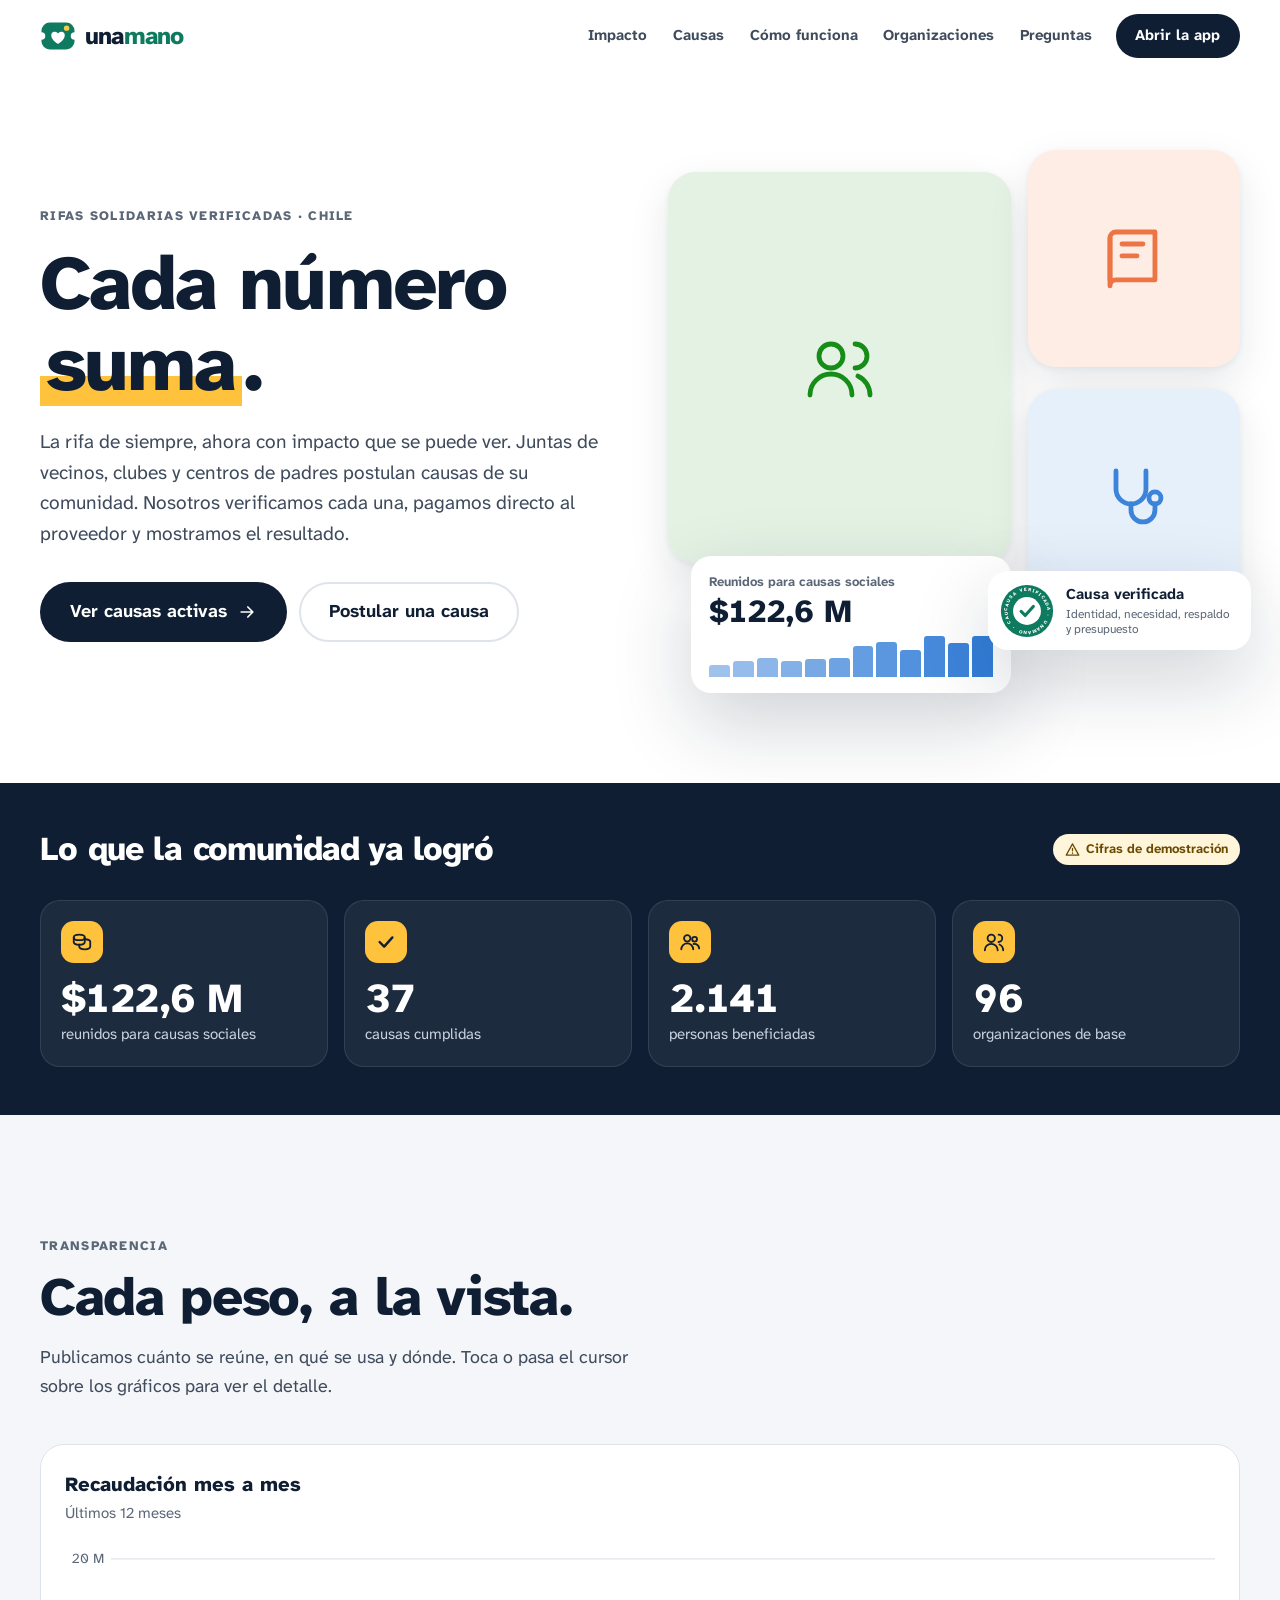
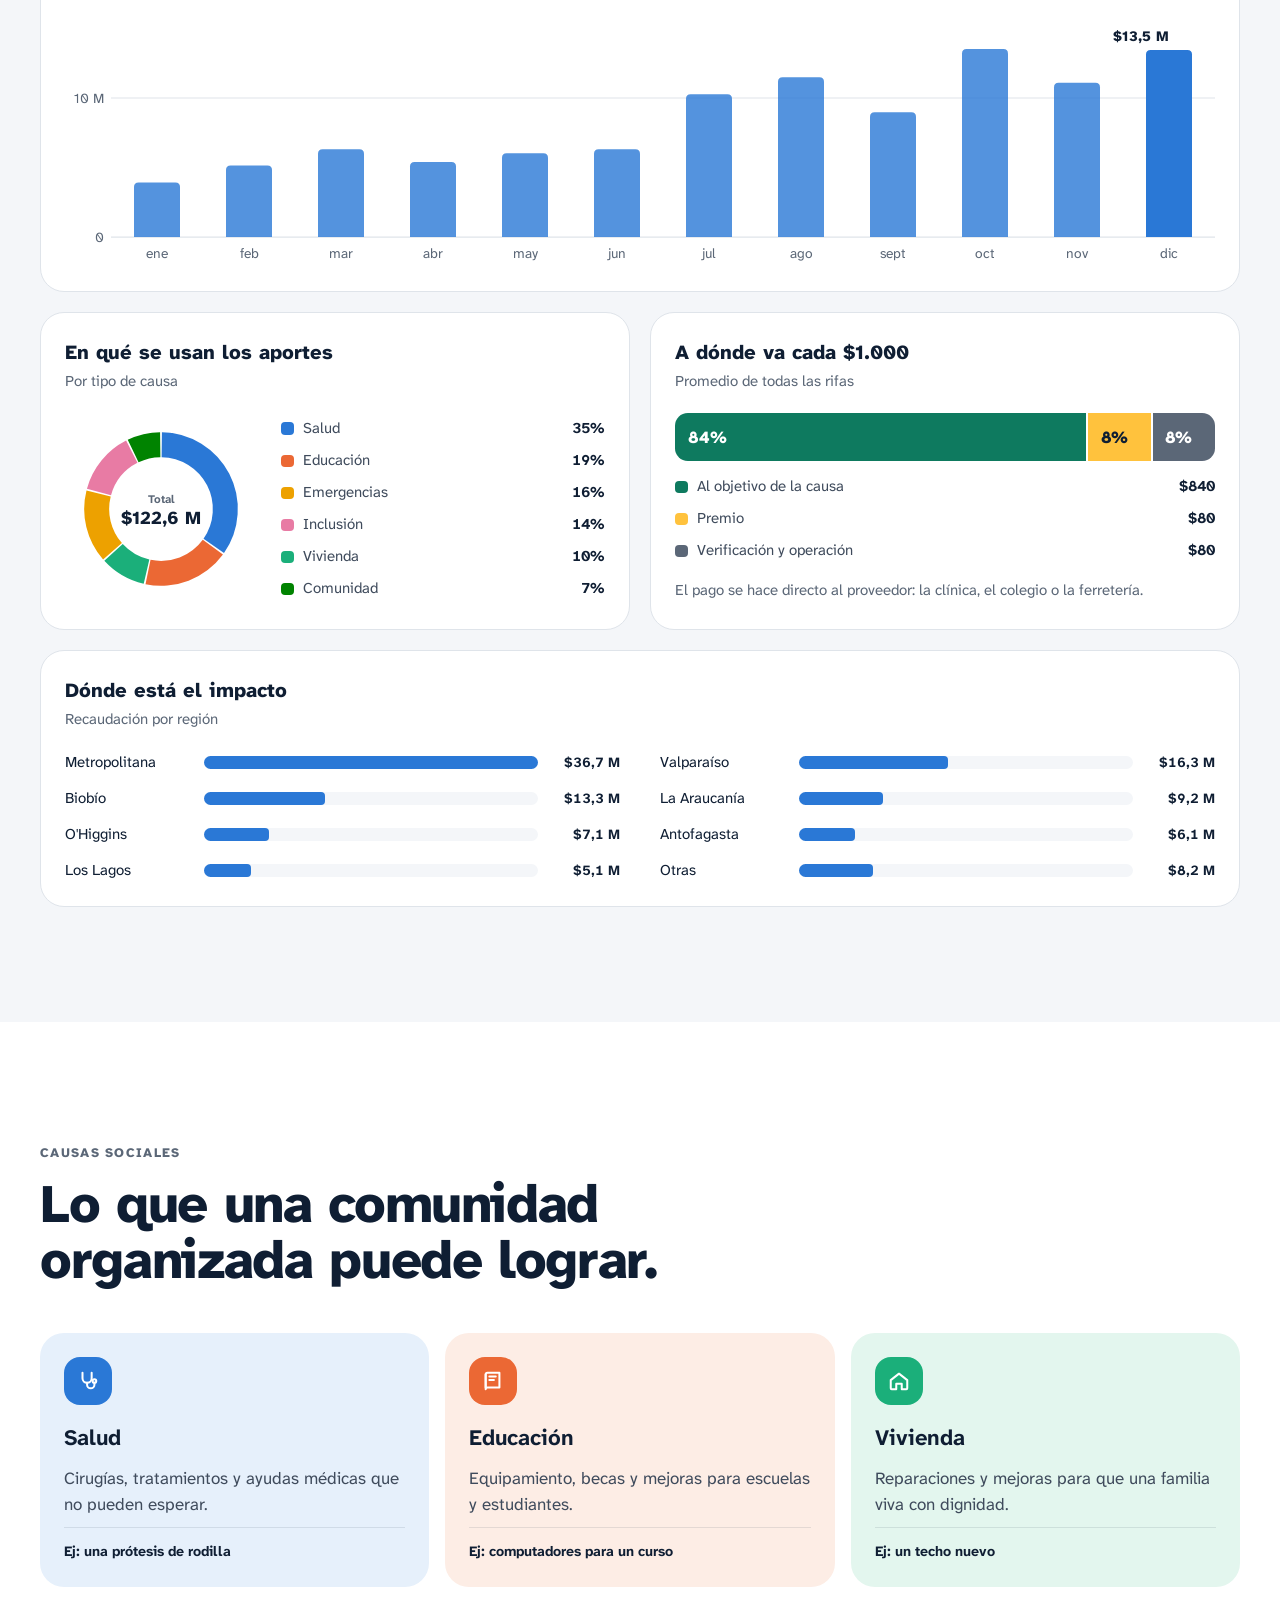
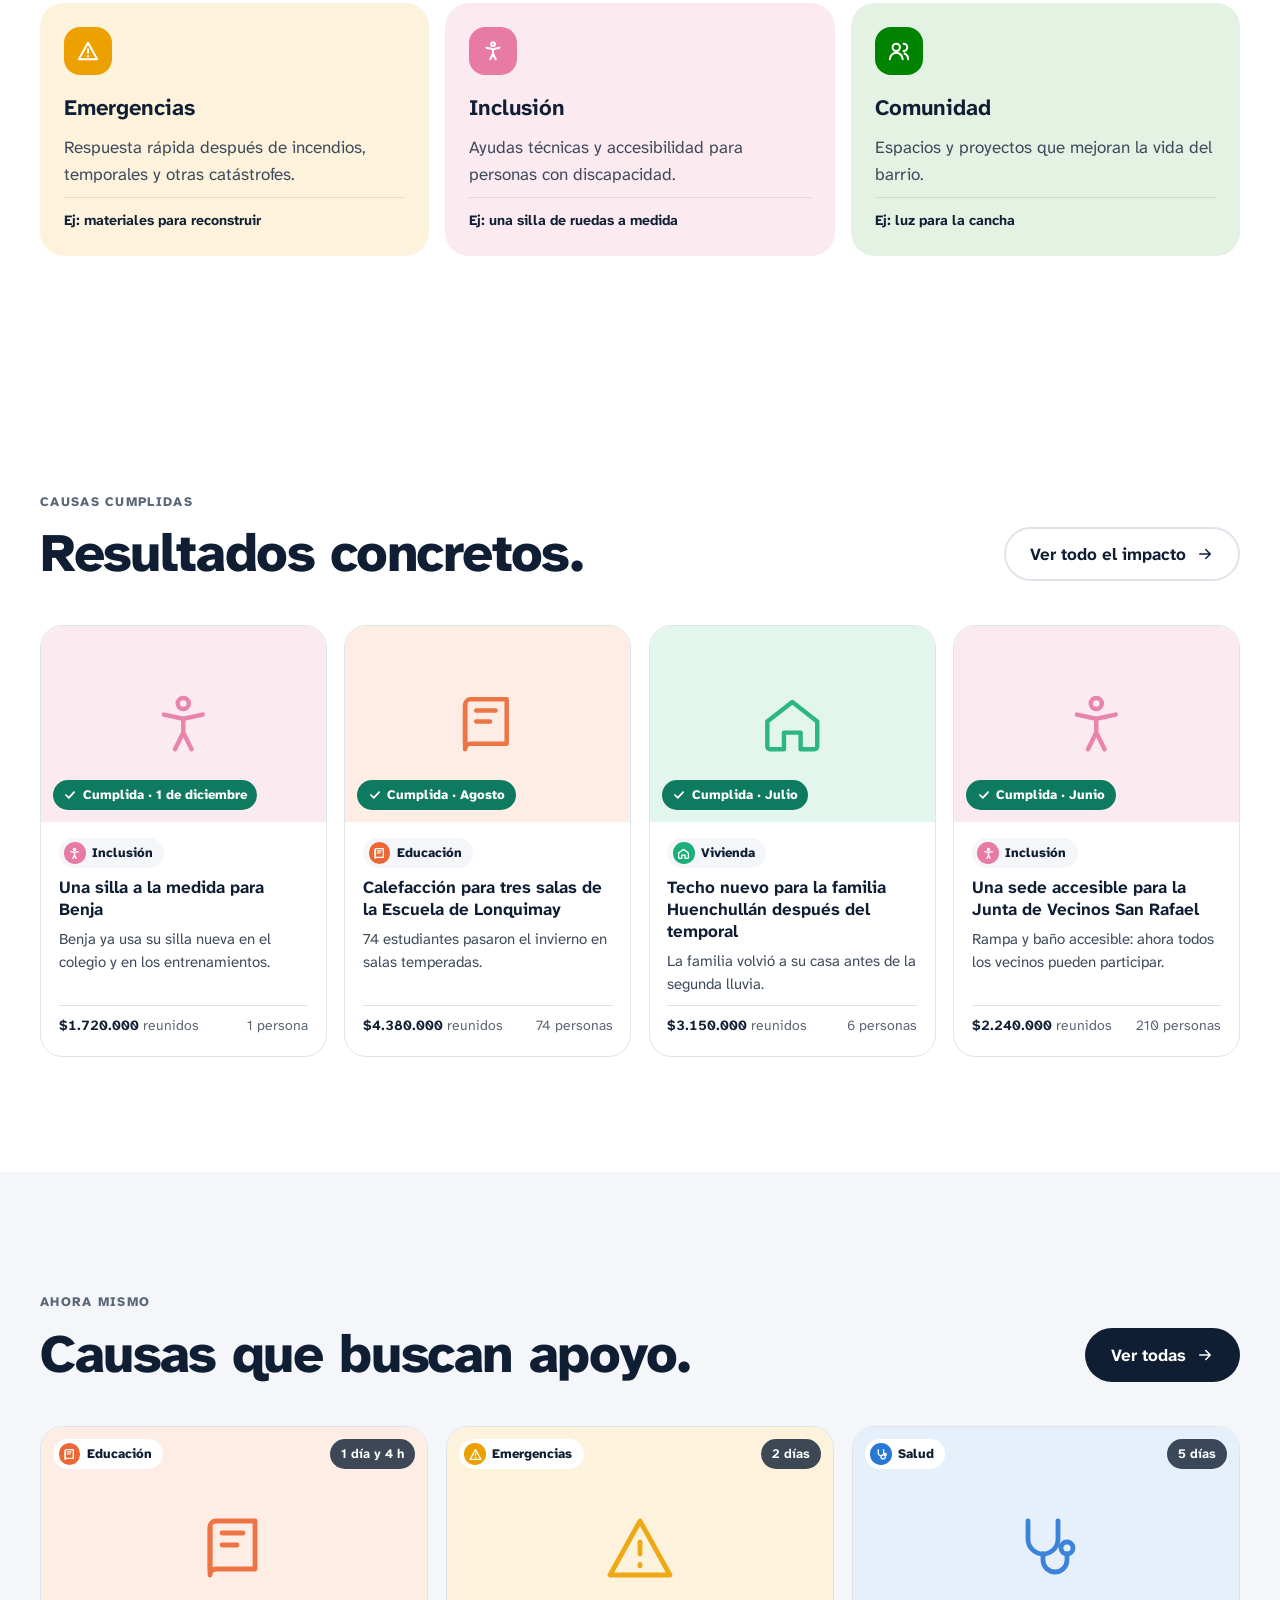
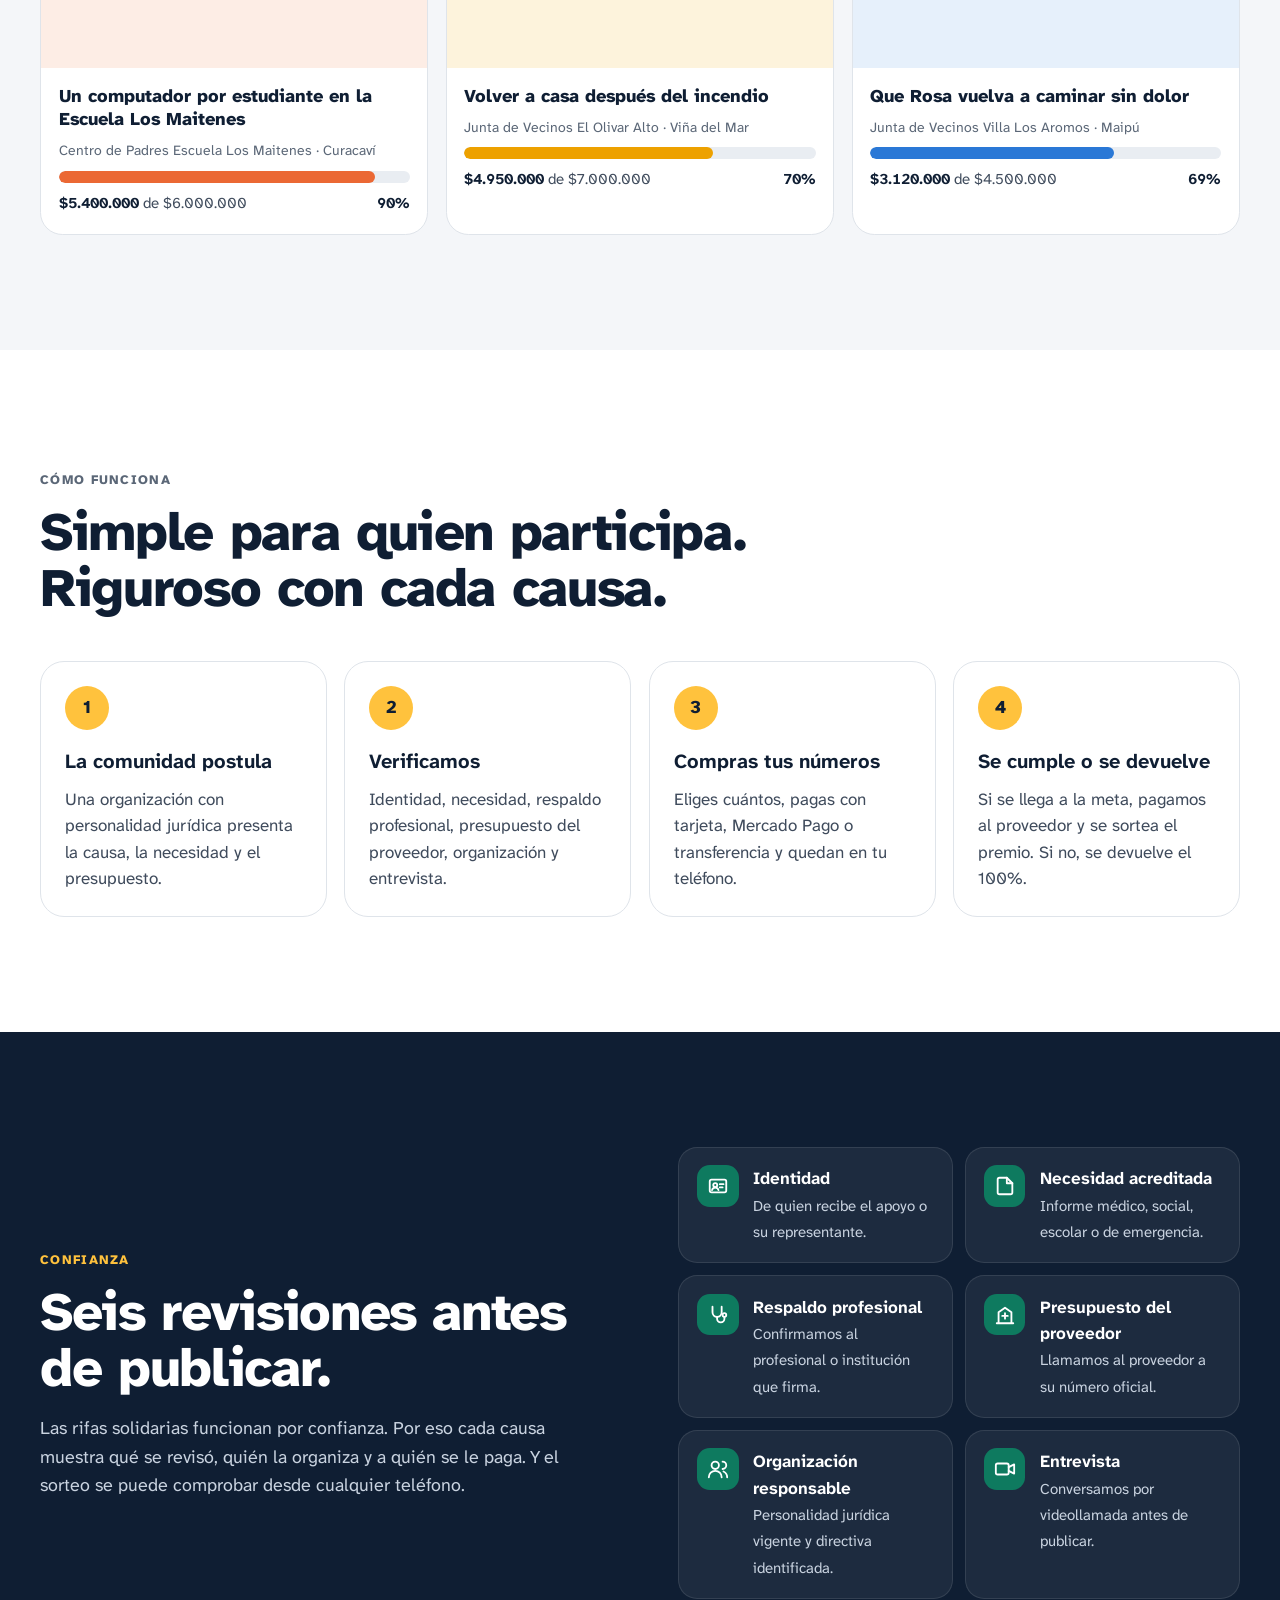
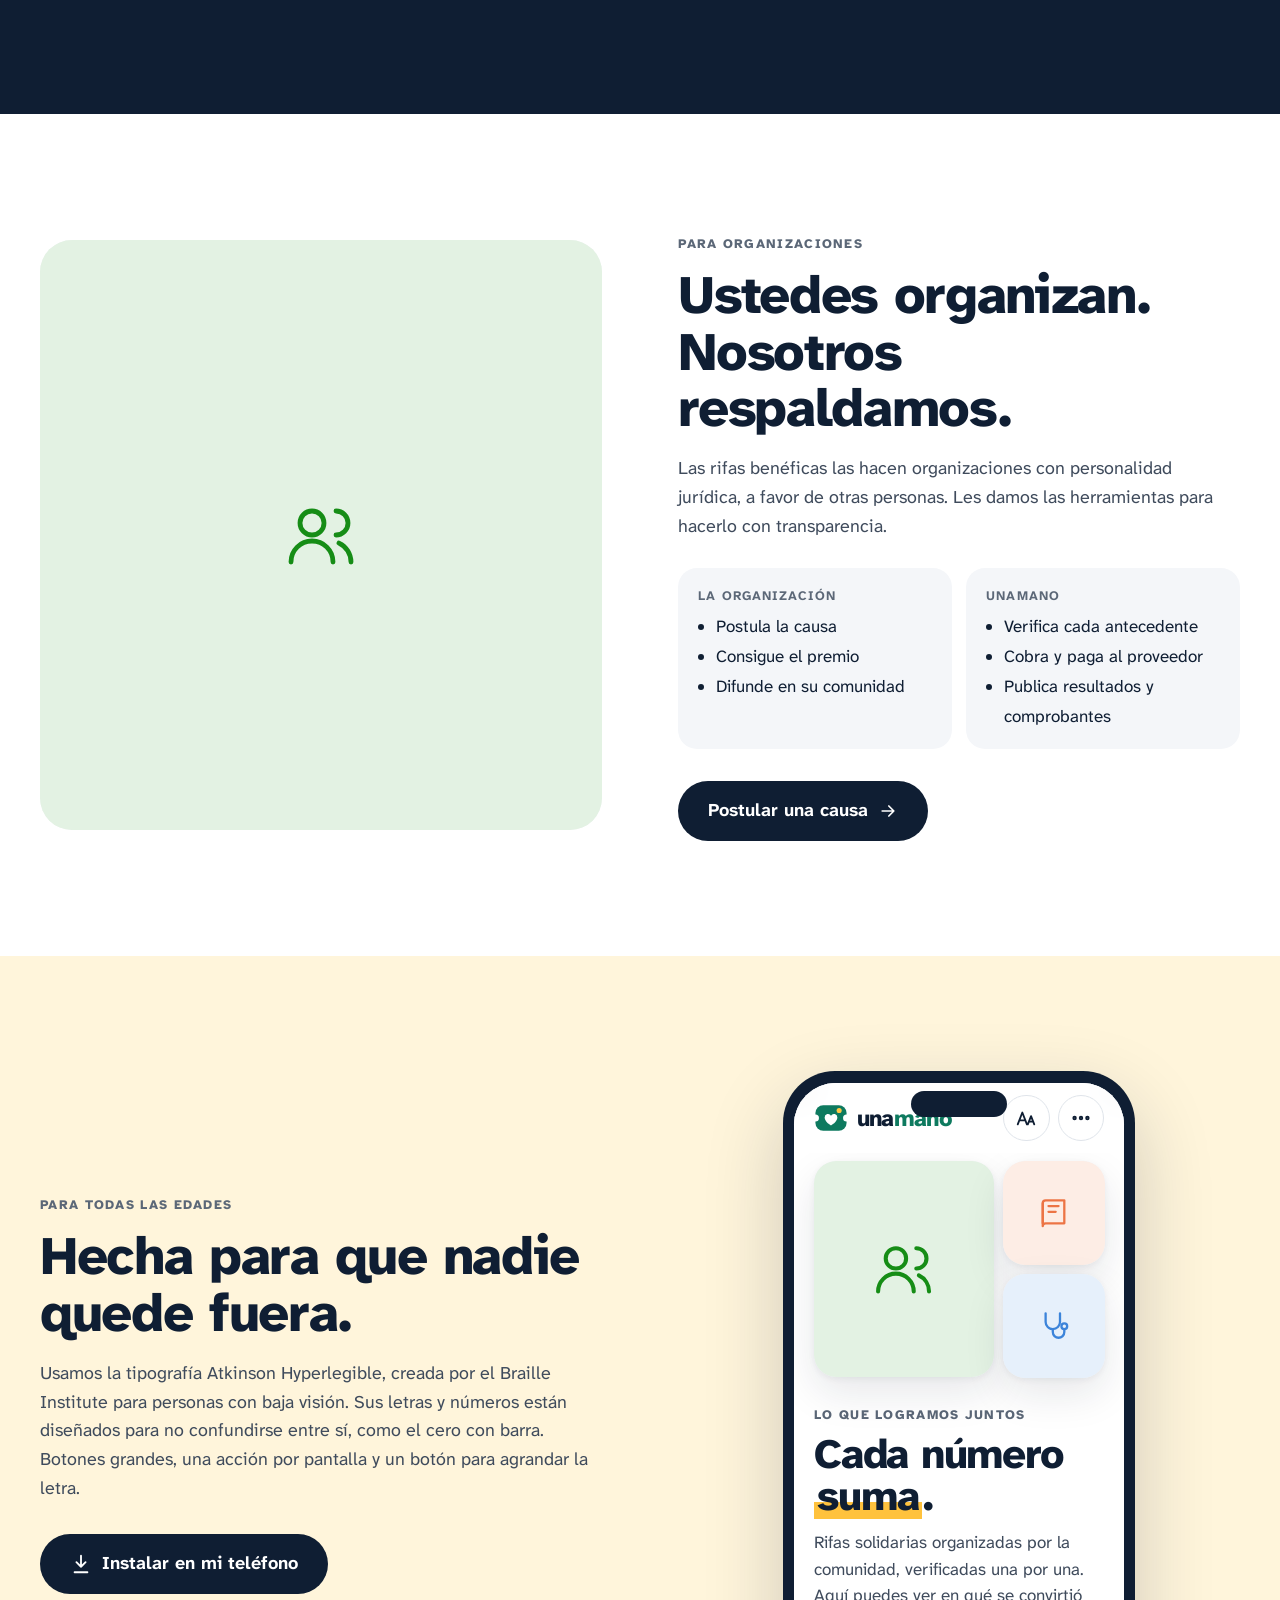
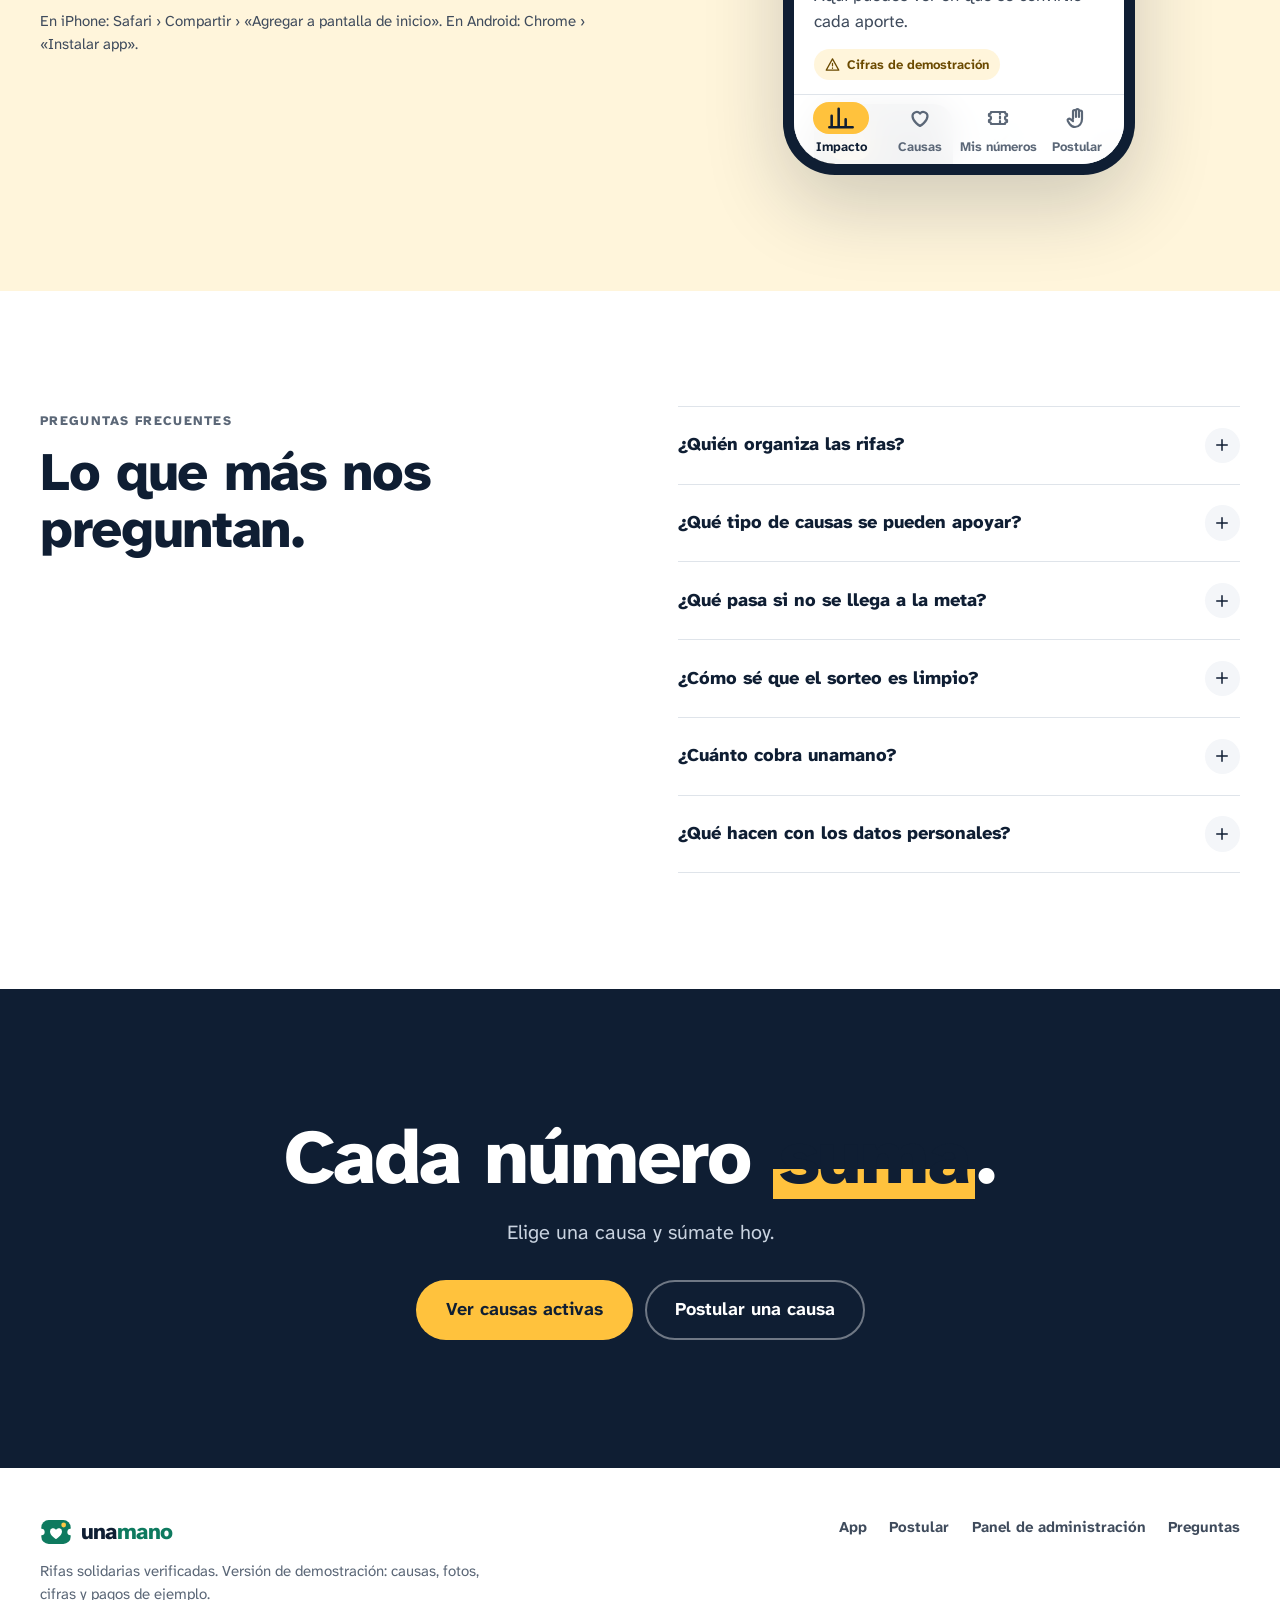
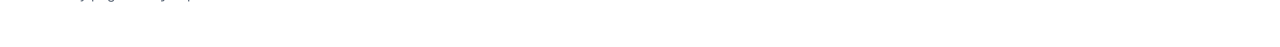
==== commit 2caca897: "Replanteo: impacto social, accesibilidad e inicio con gráficos - Mensaje central «Cada número suma» " ====
--- a/index.html
+++ b/index.html
@@ -3,17 +3,17 @@
 <head>
   <meta charset="utf-8">
   <meta name="viewport" content="width=device-width, initial-scale=1, viewport-fit=cover">
-  <title>unamano — Compra un número. Paga una operación.</title>
-  <meta name="description" content="Rifas solidarias con causa verificada. Juntas de vecinos, clubes y centros de padres organizan; unamano verifica el caso, opera la venta y paga directo a la clínica. Si no se llega a la meta, se devuelve todo.">
-  <meta name="theme-color" content="#0E7A5F">
-  <meta property="og:title" content="unamano — rifas que dan una mano">
-  <meta property="og:description" content="Compra un número. Paga una operación. Causas verificadas, pago directo a la clínica y devolución garantizada.">
+  <title>unamano — Cada número suma</title>
+  <meta name="description" content="Rifas solidarias organizadas por la comunidad y verificadas una por una. Salud, educación, vivienda, emergencias, inclusión y proyectos comunitarios, con impacto que se puede ver.">
+  <meta name="theme-color" content="#0F1E33">
+  <meta property="og:title" content="unamano — Cada número suma">
+  <meta property="og:description" content="Rifas solidarias verificadas, con pago directo al proveedor e impacto visible.">
   <meta property="og:type" content="website">
   <meta property="og:image" content="assets/icons/og.png">
   <link rel="manifest" href="manifest.webmanifest">
   <link rel="icon" href="assets/icons/icon-192.png" type="image/png">
   <link rel="apple-touch-icon" href="assets/icons/apple-touch-icon.png">
-  <link rel="preload" href="assets/fonts/jakarta.woff2" as="font" type="font/woff2" crossorigin>
+  <link rel="preload" href="assets/fonts/atkinson.woff2" as="font" type="font/woff2" crossorigin>
   <link rel="stylesheet" href="assets/css/base.css">
   <link rel="stylesheet" href="assets/css/landing.css">
 </head>
@@ -23,9 +23,9 @@
   <div class="wrap">
     <a class="brand" href="#" aria-label="unamano, inicio"><span data-logo="36"></span><span data-wordmark="24"></span></a>
     <nav class="nav-links" aria-label="Secciones">
+      <a href="#impacto">Impacto</a>
+      <a href="#causas">Causas</a>
       <a href="#como">Cómo funciona</a>
-      <a href="#confianza">Confianza</a>
-      <a href="#causas">Causas</a>
       <a href="#organizaciones">Organizaciones</a>
       <a href="#preguntas">Preguntas</a>
     </nav>
@@ -37,189 +37,161 @@
 <section class="hero">
   <div class="wrap">
     <div class="hero-copy">
-      <span class="pill"><span class="dot"></span> Rifas solidarias verificadas en Chile</span>
-      <h1 class="h-xl">Compra un número.<br><span class="warm">Paga una operación.</span></h1>
-      <p class="lead">Las rifas de toda la vida, ahora con la causa <b>verificada</b>, la plata pagada <b>directo a la clínica</b> y <b>devolución total</b> si no se llega a la meta.</p>
+      <span class="eyebrow">Rifas solidarias verificadas · Chile</span>
+      <h1 class="h-xl">Cada número <span class="mark">suma</span>.</h1>
+      <p class="lead">La rifa de siempre, ahora con impacto que se puede ver. Juntas de vecinos, clubes y centros de padres postulan causas de su comunidad. Nosotros verificamos cada una, pagamos directo al proveedor y mostramos el resultado.</p>
       <div class="ctas">
-        <a class="btn btn-l" href="app/"><span data-icon="heart"></span> Ver causas activas</a>
+        <a class="btn btn-l" href="app/#/causas">Ver causas activas <span data-icon="arrow" data-size="20"></span></a>
         <a class="btn btn-l btn-light" href="app/#/postular">Postular una causa</a>
       </div>
-      <ul class="hero-trust">
-        <li><span data-icon="check" data-size="16" data-sw="3"></span> Médico y clínica confirmados</li>
-        <li><span data-icon="check" data-size="16" data-sw="3"></span> Sorteo que puedes auditar</li>
-        <li><span data-icon="check" data-size="16" data-sw="3"></span> Se instala en iPhone y Android</li>
-      </ul>
-    </div>
-
+    </div>
     <div class="hero-art" aria-hidden="true">
-      <div class="sun"></div>
-      <div class="hero-photo ph" data-photo="https://images.unsplash.com/photo-1758686253896-e6c76b6f7aa1" data-fb="R"></div>
-      <div class="hero-photo-2 ph" data-photo="https://images.unsplash.com/photo-1768244016879-a0f41e01281c" data-fb="U"></div>
-      <div class="fl fl-progress">
-        <div class="fl-row"><span class="vpill" data-vpill></span><span class="fl-time">6 días</span></div>
-        <b>Una cadera nueva para Rosa</b>
-        <div class="bar"><i style="--p:69%"></i></div>
-        <div class="fl-money"><span><strong>$3.120.000</strong> de $4.500.000</span><span class="pc">69%</span></div>
-      </div>
-      <div class="fl fl-paid"><span class="fl-ic" data-icon="clinic"></span><div><small>Pago directo a la clínica</small><b>$3.600.000</b></div></div>
-      <div class="fl fl-heart"><span data-icon="heart" data-size="20" data-fill></span> 1.560 números vendidos</div>
-    </div>
-  </div>
-</section>
-
-<section class="promise-strip">
-  <div class="wrap">
-    <div><span class="pi g" data-icon="shield"></span><div><b>Causa verificada</b><span>Revisamos diagnóstico, médico, clínica y organización.</span></div></div>
-    <div><span class="pi s" data-icon="clinic"></span><div><b>Pago a la clínica</b><span>La plata nunca pasa por la familia ni por quien organiza.</span></div></div>
-    <div><span class="pi c" data-icon="refresh"></span><div><b>Devolución garantizada</b><span>Si no se llega a la meta, se devuelve el 100%.</span></div></div>
-    <div><span class="pi k" data-icon="hash"></span><div><b>Sorteo auditable</b><span>Cualquiera puede recalcular el ganador.</span></div></div>
-  </div>
-</section>
-
-<section class="sec problem">
+      <div class="ha-1 ph" data-photo="https://images.unsplash.com/photo-1768244016879-a0f41e01281c" data-cat="comunidad"></div>
+      <div class="ha-2 ph" data-photo="https://images.unsplash.com/photo-1473649085228-583485e6e4d7" data-cat="educacion"></div>
+      <div class="ha-3 ph" data-photo="https://images.unsplash.com/photo-1758686253896-e6c76b6f7aa1" data-cat="salud"></div>
+      <div class="fl fl-kpi"><small>Reunidos para causas sociales</small><b class="num" id="heroTotal">$0</b><div id="heroSpark"></div></div>
+      <div class="fl fl-ver"><span data-seal></span><div><b>Causa verificada</b><small>Identidad, necesidad, respaldo y presupuesto</small></div></div>
+    </div>
+  </div>
+</section>
+
+<section class="band" id="impacto">
+  <div class="wrap">
+    <div class="band-h"><h2 class="h-m">Lo que la comunidad ya logró</h2><span class="demo-tag"><span data-icon="alert" data-size="15"></span> Cifras de demostración</span></div>
+    <div class="band-kpis" id="kpis"></div>
+  </div>
+</section>
+
+<section class="sec dash">
+  <div class="wrap">
+    <div class="sec-head" data-reveal>
+      <span class="eyebrow">Transparencia</span>
+      <h2 class="h-l">Cada peso, a la vista.</h2>
+      <p class="sub">Publicamos cuánto se reúne, en qué se usa y dónde. Toca o pasa el cursor sobre los gráficos para ver el detalle.</p>
+    </div>
+    <div class="dgrid">
+      <article class="panel wide" data-reveal><div class="panel-h"><h3>Recaudación mes a mes</h3><span>Últimos 12 meses</span></div><div id="chMonths"></div></article>
+      <article class="panel" data-reveal><div class="panel-h"><h3>En qué se usan los aportes</h3><span>Por tipo de causa</span></div><div id="chCats"></div></article>
+      <article class="panel" data-reveal><div class="panel-h"><h3>A dónde va cada $1.000</h3><span>Promedio de todas las rifas</span></div><div id="chSplit"></div><p class="panel-f">El pago se hace directo al proveedor: la clínica, el colegio o la ferretería.</p></article>
+      <article class="panel wide" data-reveal><div class="panel-h"><h3>Dónde está el impacto</h3><span>Recaudación por región</span></div><div id="chRegions"></div></article>
+    </div>
+  </div>
+</section>
+
+<section class="sec cats-sec">
+  <div class="wrap">
+    <div class="sec-head" data-reveal>
+      <span class="eyebrow">Causas sociales</span>
+      <h2 class="h-l">Lo que una comunidad organizada puede lograr.</h2>
+    </div>
+    <div class="catgrid" id="catgrid"></div>
+  </div>
+</section>
+
+<section class="sec stories-sec">
+  <div class="wrap">
+    <div class="sec-head row" data-reveal>
+      <div><span class="eyebrow">Causas cumplidas</span><h2 class="h-l">Resultados concretos.</h2></div>
+      <a class="btn btn-light" href="app/">Ver todo el impacto <span data-icon="arrow" data-size="18"></span></a>
+    </div>
+    <div class="sgrid" id="sgrid"></div>
+  </div>
+</section>
+
+<section class="sec live-sec" id="causas">
+  <div class="wrap">
+    <div class="sec-head row" data-reveal>
+      <div><span class="eyebrow">Ahora mismo</span><h2 class="h-l">Causas que buscan apoyo.</h2></div>
+      <a class="btn" href="app/#/causas">Ver todas <span data-icon="arrow" data-size="18"></span></a>
+    </div>
+    <div class="cgrid" id="cgrid"></div>
+  </div>
+</section>
+
+<section class="sec how" id="como">
+  <div class="wrap">
+    <div class="sec-head" data-reveal>
+      <span class="eyebrow">Cómo funciona</span>
+      <h2 class="h-l">Simple para quien participa. Riguroso con cada causa.</h2>
+    </div>
+    <ol class="steps-l">
+      <li data-reveal><span class="n">1</span><h3>La comunidad postula</h3><p>Una organización con personalidad jurídica presenta la causa, la necesidad y el presupuesto.</p></li>
+      <li data-reveal style="--dl:.08s"><span class="n">2</span><h3>Verificamos</h3><p>Identidad, necesidad, respaldo profesional, presupuesto del proveedor, organización y entrevista.</p></li>
+      <li data-reveal style="--dl:.16s"><span class="n">3</span><h3>Compras tus números</h3><p>Eliges cuántos, pagas con tarjeta, Mercado Pago o transferencia y quedan en tu teléfono.</p></li>
+      <li data-reveal style="--dl:.24s"><span class="n">4</span><h3>Se cumple o se devuelve</h3><p>Si se llega a la meta, pagamos al proveedor y se sortea el premio. Si no, se devuelve el 100%.</p></li>
+    </ol>
+  </div>
+</section>
+
+<section class="sec trust-sec">
   <div class="wrap two">
     <div data-reveal>
-      <span class="eyebrow">Por qué existimos</span>
-      <h2 class="h-l">Las rifas solidarias funcionan por <span class="warm">confianza.</span></h2>
-      <p class="sub">Y esa confianza se abusa. Circulan rifas por causas que nadie puede comprobar, la gente deja de comprar y las causas reales juntan menos. Quisimos arreglar eso.</p>
-    </div>
-    <div class="qs">
-      <div class="q" data-reveal><span class="qq">¿De verdad existe el diagnóstico?</span><span class="qa"><span data-icon="check" data-size="16" data-sw="3"></span> Lo confirmamos con el médico tratante.</span></div>
-      <div class="q" data-reveal style="--dl:.1s"><span class="qq">¿Quién se queda con la plata?</span><span class="qa"><span data-icon="check" data-size="16" data-sw="3"></span> Nadie: va directo a la clínica.</span></div>
-      <div class="q" data-reveal style="--dl:.2s"><span class="qq">¿Y si no se junta lo necesario?</span><span class="qa"><span data-icon="check" data-size="16" data-sw="3"></span> Se devuelve todo, a cada persona.</span></div>
-    </div>
-  </div>
-</section>
-
-<section class="sec how" id="como">
-  <div class="wrap">
-    <div class="center" data-reveal>
-      <span class="eyebrow">Cómo funciona</span>
-      <h2 class="h-l">Simple para todos.<br><span class="warm">Seguro para cada causa.</span></h2>
-    </div>
-    <div class="steps-l">
-      <article class="st" data-reveal><span class="n">1</span><span class="st-ic" data-icon="people"></span><h3>La comunidad postula</h3><p>Una junta de vecinos, club o centro de padres postula el caso con el diagnóstico y el presupuesto.</p></article>
-      <article class="st" data-reveal style="--dl:.08s"><span class="n">2</span><span class="st-ic" data-icon="shield"></span><h3>Verificamos todo</h3><p>Identidad, médico, clínica, organización y una videollamada con la familia.</p></article>
-      <article class="st" data-reveal style="--dl:.16s"><span class="n">3</span><span class="st-ic" data-icon="ticket"></span><h3>Compras tus números</h3><p>Eliges, pagas con Webpay, Mercado Pago o transferencia y tus tickets quedan en tu teléfono.</p></article>
-      <article class="st" data-reveal style="--dl:.24s"><span class="n">4</span><span class="st-ic" data-icon="heart"></span><h3>Se cumple o se devuelve</h3><p>Si se llega a la meta, pagamos a la clínica y se sortea el premio. Si no, se devuelve todo.</p></article>
-    </div>
-  </div>
-</section>
-
-<section class="sec trust-sec" id="confianza">
-  <div class="wrap two">
-    <div data-reveal>
-      <span class="eyebrow">El sello unamano</span>
-      <h2 class="h-l">No te pedimos que confíes. <span class="warm">Te mostramos.</span></h2>
-      <p class="sub">Cada rifa muestra qué revisamos, con qué fuente y a quién se le paga. Y el sorteo lo puedes recalcular tú mismo desde el teléfono.</p>
-      <ul class="tlist">
-        <li><span data-icon="id"></span><div><b>Identidad</b><span>Cédula del beneficiario validada con el Registro Civil.</span></div></li>
-        <li><span data-icon="steth"></span><div><b>Médico tratante</b><span>Inscrito en el Registro Nacional de Prestadores Individuales de Salud.</span></div></li>
-        <li><span data-icon="clinic"></span><div><b>Presupuesto real</b><span>Confirmado llamando a la clínica a su número oficial.</span></div></li>
-        <li><span data-icon="people"></span><div><b>Organización</b><span>Personalidad jurídica vigente y directiva identificada.</span></div></li>
-        <li><span data-icon="video"></span><div><b>Videollamada</b><span>Conversamos con la familia antes de publicar.</span></div></li>
-      </ul>
-    </div>
-    <div class="vcard" data-reveal>
-      <div class="vcard-h"><span data-seal></span><div><b>Causa verificada</b><span>Una cadera nueva para Rosa</span></div></div>
-      <ul>
-        <li><i data-icon="check" data-size="14" data-sw="3"></i>Identidad de Rosa<em>Registro Civil</em></li>
-        <li><i data-icon="check" data-size="14" data-sw="3"></i>Dr. tratante, traumatología<em>Registro de prestadores</em></li>
-        <li><i data-icon="check" data-size="14" data-sw="3"></i>Presupuesto $3.600.000<em>Llamada a la clínica</em></li>
-        <li><i data-icon="check" data-size="14" data-sw="3"></i>Junta de Vecinos Villa Los Aromos<em>Personalidad jurídica</em></li>
-        <li><i data-icon="check" data-size="14" data-sw="3"></i>Entrevista con Rosa y su hija<em>Videollamada</em></li>
-      </ul>
-      <div class="vcard-hash"><span data-icon="hash" data-size="16"></span><span>Huella del sorteo publicada: <code>9f3a7c21e04b…</code></span></div>
-    </div>
-  </div>
-</section>
-
-<section class="sec money">
-  <div class="wrap">
-    <div class="center" data-reveal>
-      <span class="eyebrow">Transparencia total</span>
-      <h2 class="h-l">De cada $1.000 que pones…</h2>
-    </div>
-    <div class="mbar" id="mbar" role="img" aria-label="80% tratamiento, 12% premio, 8% verificación y operación">
-      <div data-w="80" class="m1"><b>$800</b><span>van al tratamiento</span></div>
-      <div data-w="12" class="m2"><b>$120</b><span>premio</span></div>
-      <div data-w="8" class="m3"><b>$80</b><span>equipo</span></div>
-    </div>
-    <div class="money-legend">
-      <div data-reveal><i class="m1"></i><b>Directo a la clínica</b><span>Se paga al prestador contra factura. Nunca a la familia ni a quien organiza.</span></div>
-      <div data-reveal style="--dl:.1s"><i class="m2"></i><b>El premio</b><span>Si alguien lo dona, esa parte también va al tratamiento.</span></div>
-      <div data-reveal style="--dl:.2s"><i class="m3"></i><b>Quienes verifican</b><span>Financia al equipo que revisa cada caso, los pagos y la plataforma.</span></div>
-    </div>
-  </div>
-</section>
-
-<section class="sec causes" id="causas">
-  <div class="wrap">
-    <div class="causes-head" data-reveal>
-      <div><span class="eyebrow">Ahora mismo</span><h2 class="h-l">Causas que hoy necesitan <span class="warm">una mano.</span></h2></div>
-      <a class="btn btn-light" href="app/">Ver todas <span data-icon="arrow" data-size="18"></span></a>
-    </div>
-    <div class="cgrid" id="cgrid"></div>
-    <p class="demo-note">Versión de demostración: las causas y las fotos son de ejemplo.</p>
+      <span class="eyebrow">Confianza</span>
+      <h2 class="h-l">Seis revisiones antes de publicar.</h2>
+      <p class="sub">Las rifas solidarias funcionan por confianza. Por eso cada causa muestra qué se revisó, quién la organiza y a quién se le paga. Y el sorteo se puede comprobar desde cualquier teléfono.</p>
+    </div>
+    <ul class="tlist" data-reveal>
+      <li><span data-icon="id"></span><div><b>Identidad</b><span>De quien recibe el apoyo o su representante.</span></div></li>
+      <li><span data-icon="doc"></span><div><b>Necesidad acreditada</b><span>Informe médico, social, escolar o de emergencia.</span></div></li>
+      <li><span data-icon="steth"></span><div><b>Respaldo profesional</b><span>Confirmamos al profesional o institución que firma.</span></div></li>
+      <li><span data-icon="clinic"></span><div><b>Presupuesto del proveedor</b><span>Llamamos al proveedor a su número oficial.</span></div></li>
+      <li><span data-icon="people"></span><div><b>Organización responsable</b><span>Personalidad jurídica vigente y directiva identificada.</span></div></li>
+      <li><span data-icon="video"></span><div><b>Entrevista</b><span>Conversamos por videollamada antes de publicar.</span></div></li>
+    </ul>
   </div>
 </section>
 
 <section class="sec orgs" id="organizaciones">
   <div class="wrap two">
-    <div class="orgs-photo ph" data-photo="https://images.unsplash.com/photo-1730875648117-ff32ae9b98c3" data-fb="+" data-reveal></div>
+    <div class="orgs-photo ph" data-photo="https://images.unsplash.com/photo-1730875648117-ff32ae9b98c3" data-cat="comunidad" data-reveal></div>
     <div data-reveal>
       <span class="eyebrow">Para organizaciones</span>
-      <h2 class="h-l">Ustedes organizan. <span class="warm">Nosotros respaldamos.</span></h2>
-      <p class="sub">Las rifas benéficas las hacen organizaciones con personalidad jurídica a favor de otra persona. Les damos todo para hacerlo bien y que la gente confíe.</p>
+      <h2 class="h-l">Ustedes organizan. Nosotros respaldamos.</h2>
+      <p class="sub">Las rifas benéficas las hacen organizaciones con personalidad jurídica, a favor de otras personas. Les damos las herramientas para hacerlo con transparencia.</p>
       <div class="deal">
-        <div><b>La organización</b><ul><li>Postula el caso</li><li>Consigue el premio</li><li>Difunde en su comunidad</li></ul></div>
-        <div><b>unamano</b><ul><li>Verifica médico, clínica e identidad</li><li>Cobra y paga a la clínica</li><li>Publica el resultado y los comprobantes</li></ul></div>
+        <div><b>La organización</b><ul><li>Postula la causa</li><li>Consigue el premio</li><li>Difunde en su comunidad</li></ul></div>
+        <div><b>unamano</b><ul><li>Verifica cada antecedente</li><li>Cobra y paga al proveedor</li><li>Publica resultados y comprobantes</li></ul></div>
       </div>
-      <div class="org-tags"><span>Juntas de vecinos</span><span>Centros de padres</span><span>Clubes deportivos</span><span>Clubes de adulto mayor</span><span>Sindicatos</span></div>
-      <a class="btn btn-l" href="app/#/postular">Postular una causa <span data-icon="arrow" data-size="18"></span></a>
-    </div>
-  </div>
-</section>
-
-<section class="sec install">
+      <a class="btn btn-l" href="app/#/postular">Postular una causa <span data-icon="arrow" data-size="20"></span></a>
+    </div>
+  </div>
+</section>
+
+<section class="sec a11y">
   <div class="wrap two">
     <div data-reveal>
-      <span class="eyebrow">Llévala en el bolsillo</span>
-      <h2 class="h-l">Sin App Store. <span class="warm">Sin descargas.</span></h2>
-      <p class="sub">unamano se instala desde el navegador y queda en tu pantalla de inicio como cualquier app. Tus números quedan guardados en tu teléfono.</p>
-      <div class="ctas"><button class="btn btn-sun btn-l" id="installBtn" type="button"><span data-icon="download"></span> Instalar unamano</button><a class="btn btn-l btn-light" href="app/">Abrir en el navegador</a></div>
-      <div class="os">
-        <div><b>iPhone</b><ol><li>Abre unamano en Safari</li><li>Toca Compartir</li><li>«Agregar a pantalla de inicio»</li></ol></div>
-        <div><b>Android</b><ol><li>Abre unamano en Chrome</li><li>Toca «Instalar app»</li><li>Confirma y listo</li></ol></div>
-      </div>
+      <span class="eyebrow">Para todas las edades</span>
+      <h2 class="h-l">Hecha para que nadie quede fuera.</h2>
+      <p class="sub">Usamos la tipografía Atkinson Hyperlegible, creada por el Braille Institute para personas con baja visión. Sus letras y números están diseñados para no confundirse entre sí, como el cero con barra. Botones grandes, una acción por pantalla y un botón para agrandar la letra.</p>
+      <div class="ctas"><button class="btn btn-l" id="installBtn" type="button"><span data-icon="download"></span> Instalar en mi teléfono</button></div>
+      <p class="os-note">En iPhone: Safari › Compartir › «Agregar a pantalla de inicio». En Android: Chrome › «Instalar app».</p>
     </div>
     <div class="phone" data-reveal><iframe src="app/" title="Vista previa de la app unamano" loading="lazy"></iframe></div>
   </div>
 </section>
 
 <section class="sec faq" id="preguntas">
-  <div class="wrap two">
+  <div class="wrap two" style="align-items:start">
     <div data-reveal>
       <span class="eyebrow">Preguntas frecuentes</span>
-      <h2 class="h-l">Lo que todos <span class="warm">preguntan.</span></h2>
-      <p class="sub">Si te queda alguna duda, aquí están las respuestas a lo que más nos preguntan.</p>
+      <h2 class="h-l">Lo que más nos preguntan.</h2>
     </div>
     <div>
-      <details><summary>¿Quién organiza la rifa? <span class="pm" data-icon="plus" data-size="18"></span></summary><p>Siempre una organización con personalidad jurídica, como una junta de vecinos, un centro de padres, un club o un sindicato, con fines benéficos y a favor de otra persona. unamano pone la tecnología, la verificación y el pago a la clínica.</p></details>
-      <details><summary>¿Qué pasa si no se llega a la meta? <span class="pm" data-icon="plus" data-size="18"></span></summary><p>No hay sorteo y se devuelve el 100% de cada compra al mismo medio de pago. La meta se calcula para que el tratamiento quede cubierto completo.</p></details>
-      <details><summary>¿Cómo sé que el sorteo no está arreglado? <span class="pm" data-icon="plus" data-size="18"></span></summary><p>Antes de vender el primer número publicamos la huella (hash SHA-256) de una semilla secreta. El día del sorteo revelamos la semilla y el ganador sale de una fórmula pública. Cualquiera puede recalcularlo desde la app.</p></details>
-      <details><summary>¿Quién pone el premio? <span class="pm" data-icon="plus" data-size="18"></span></summary><p>Hay dos opciones y cada rifa dice cuál usa: alguien lo dona (y verificamos que exista), o se compra con un porcentaje de lo recaudado, que se informa antes de comprar.</p></details>
-      <details><summary>¿Cuánto cobra unamano? <span class="pm" data-icon="plus" data-size="18"></span></summary><p>Postular es gratis. De lo recaudado, un 8% financia la verificación de casos, los pagos y la plataforma. El reparto completo aparece en cada rifa.</p></details>
-      <details><summary>¿Qué hacen con los datos de salud? <span class="pm" data-icon="plus" data-size="18"></span></summary><p>Son datos sensibles. Los usamos solo para verificar la causa, con autorización expresa, y no se publican sin permiso de la familia.</p></details>
+      <details><summary>¿Quién organiza las rifas? <span class="pm" data-icon="plus" data-size="18"></span></summary><p>Siempre una organización con personalidad jurídica: una junta de vecinos, un centro de padres, un club o un sindicato, con fines benéficos y a favor de otra persona o grupo. unamano aporta la verificación, el sistema de venta y el pago al proveedor.</p></details>
+      <details><summary>¿Qué tipo de causas se pueden apoyar? <span class="pm" data-icon="plus" data-size="18"></span></summary><p>Salud, educación, vivienda, emergencias, inclusión y proyectos comunitarios. Lo importante es que la necesidad esté acreditada y que exista un proveedor que reciba el pago.</p></details>
+      <details><summary>¿Qué pasa si no se llega a la meta? <span class="pm" data-icon="plus" data-size="18"></span></summary><p>No hay sorteo y se devuelve el 100% de cada compra al mismo medio de pago. La meta se calcula para que el objetivo quede cubierto completo.</p></details>
+      <details><summary>¿Cómo sé que el sorteo es limpio? <span class="pm" data-icon="plus" data-size="18"></span></summary><p>Antes de vender el primer número publicamos la huella digital de una clave secreta. El día del sorteo revelamos la clave y el número ganador sale de una fórmula pública. Cualquiera puede comprobarlo desde la app.</p></details>
+      <details><summary>¿Cuánto cobra unamano? <span class="pm" data-icon="plus" data-size="18"></span></summary><p>Postular es gratis. De lo reunido, un 8% financia la verificación de casos, los pagos y la plataforma. El reparto completo aparece en cada rifa.</p></details>
+      <details><summary>¿Qué hacen con los datos personales? <span class="pm" data-icon="plus" data-size="18"></span></summary><p>Los usamos solo para verificar la causa, con autorización expresa. Los datos de salud son sensibles y no se publican sin permiso.</p></details>
     </div>
   </div>
 </section>
 
 <section class="final">
   <div class="wrap" data-reveal>
-    <h2 class="h-xl">Echa una mano.<br><span class="warm">Hoy.</span></h2>
-    <p>Un número puede ser la diferencia entre esperar dos años o operarse este mes.</p>
-    <div class="ctas"><a class="btn btn-sun btn-l" href="app/"><span data-icon="heart"></span> Ver causas activas</a><a class="btn btn-l btn-ghost-w" href="app/#/postular">Postular una causa</a></div>
+    <h2 class="h-xl">Cada número <span class="mark">suma</span>.</h2>
+    <p>Elige una causa y súmate hoy.</p>
+    <div class="ctas"><a class="btn btn-sun btn-l" href="app/#/causas">Ver causas activas</a><a class="btn btn-l btn-ghost-w" href="app/#/postular">Postular una causa</a></div>
   </div>
 </section>
 </main>
@@ -227,7 +199,7 @@
 <footer class="foot">
   <div class="wrap">
     <div><a href="#" class="brand"><span data-logo="32"></span><span data-wordmark="22"></span></a>
-      <p>Rifas solidarias con causa verificada. Versión MVP de demostración: causas, fotos y pagos de ejemplo.</p></div>
+      <p>Rifas solidarias verificadas. Versión de demostración: causas, fotos, cifras y pagos de ejemplo.</p></div>
     <nav aria-label="Pie de página"><a href="app/">App</a><a href="app/#/postular">Postular</a><a href="admin/">Panel de administración</a><a href="#preguntas">Preguntas</a></nav>
   </div>
 </footer>
--- a/assets/css/base.css
+++ b/assets/css/base.css
@@ -1,129 +1,137 @@
 /* ==========================================================
    unamano — sistema visual
-   Seria como una app financiera, cálida como una causa:
-   superficies limpias, un verde de confianza y toques de sol y coral.
+   Tipografía: Atkinson Hyperlegible, diseñada por el Braille
+   Institute para que la lea bien cualquier persona, también
+   quienes tienen baja visión. Es la idea del proyecto: que
+   nadie quede fuera.
+   Todo se mide en rem para que "Letra grande" escale la app.
    ========================================================== */
 
-@font-face { font-family: "Jakarta"; src: url("../fonts/jakarta.woff2") format("woff2"); font-weight: 200 800; font-style: normal; font-display: swap; }
-@font-face { font-family: "Fraunces"; src: url("../fonts/fraunces-italic.woff2") format("woff2"); font-weight: 100 900; font-style: italic; font-display: swap; }
+@font-face { font-family: "Atkinson"; src: url("../fonts/atkinson.woff2") format("woff2"); font-weight: 200 800; font-style: normal; font-display: swap; }
+@font-face { font-family: "Atkinson"; src: url("../fonts/atkinson-italic.woff2") format("woff2"); font-weight: 200 800; font-style: italic; font-display: swap; }
+@font-face { font-family: "Atkinson Mono"; src: url("../fonts/atkinson-mono.woff2") format("woff2"); font-weight: 200 800; font-style: normal; font-display: swap; }
 
 :root {
   --bg: #FFFFFF;
-  --surface: #F6F7F4;
-  --surface-2: #EEF1EC;
-  --line: #E4E8E2;
-  --ink: #10231D;
-  --ink-2: #44554F;
-  --ink-3: #66746F;
+  --surface: #F4F6F9;
+  --surface-2: #E9EDF2;
+  --line: #DFE4EA;
+  --ink: #0F1E33;
+  --ink-2: #3F4B5C;
+  --ink-3: #5B6777;
 
-  --brand: #0E7A5F;
-  --brand-700: #0A5E49;
-  --brand-900: #073D30;
-  --brand-50: #E8F5EF;
-  --brand-100: #CDEBDD;
+  --brand: #0F1E33;
+  --sun: #FFC23D;
+  --sun-50: #FFF5DB;
+  --ok: #0E7A5F;
+  --ok-50: #E6F4EE;
+  --bad: #B3261E;
+  --bad-50: #FDECEA;
 
-  --sun: #FFC845;
-  --sun-600: #E9A800;
-  --sun-50: #FFF6DC;
-  --coral: #FF6B57;
-  --coral-50: #FFEDE9;
-  --sky-50: #EAF0FF;
+  --f-sans: "Atkinson", system-ui, -apple-system, "Segoe UI", Roboto, sans-serif;
+  --f-mono: "Atkinson Mono", ui-monospace, "SF Mono", Menlo, monospace;
 
-  --f-sans: "Jakarta", system-ui, -apple-system, "Segoe UI", Roboto, sans-serif;
-  --f-serif: "Fraunces", Georgia, serif;
-
-  --r-s: 12px;
-  --r: 18px;
-  --r-l: 26px;
-  --sh-1: 0 1px 2px rgba(16, 35, 29, .05), 0 2px 10px rgba(16, 35, 29, .05);
-  --sh-2: 0 2px 6px rgba(16, 35, 29, .05), 0 14px 40px rgba(16, 35, 29, .10);
-  --sh-3: 0 24px 70px rgba(16, 35, 29, .18);
+  --r-s: .75rem;
+  --r: 1.125rem;
+  --r-l: 1.5rem;
+  --sh-1: 0 1px 2px rgba(15, 30, 51, .06), 0 2px 10px rgba(15, 30, 51, .05);
+  --sh-2: 0 2px 6px rgba(15, 30, 51, .06), 0 16px 40px rgba(15, 30, 51, .10);
+  --sh-3: 0 30px 80px rgba(15, 30, 51, .20);
   --ease: cubic-bezier(.2, .8, .2, 1);
   --spring: cubic-bezier(.34, 1.4, .64, 1);
   --safe-b: env(safe-area-inset-bottom, 0px);
   --safe-t: env(safe-area-inset-top, 0px);
 }
+html[data-size="l"] { font-size: 112.5%; }
+html[data-size="xl"] { font-size: 125%; }
 
 *, *::before, *::after { box-sizing: border-box; }
 html { -webkit-text-size-adjust: 100%; scroll-behavior: smooth; }
 body {
   margin: 0; background: var(--bg); color: var(--ink);
-  font-family: var(--f-sans); font-size: 16px; line-height: 1.55;
+  font-family: var(--f-sans); font-size: 1.0625rem; line-height: 1.55;
   -webkit-font-smoothing: antialiased; text-rendering: optimizeLegibility;
 }
 img, svg { display: block; max-width: 100%; }
 button, input, select, textarea { font: inherit; color: inherit; }
 button { cursor: pointer; }
 a { color: inherit; }
-:focus-visible { outline: 3px solid color-mix(in srgb, var(--brand) 55%, transparent); outline-offset: 2px; border-radius: 8px; }
+:focus-visible { outline: 3px solid #2a78d6; outline-offset: 2px; border-radius: .5rem; }
 
 /* ---------- Tipografía ---------- */
-.h-xl, .h-l, .h-m, .h-s { font-weight: 800; letter-spacing: -.035em; line-height: 1.02; margin: 0; }
-.h-xl { font-size: clamp(44px, 6.4vw, 84px); }
-.h-l { font-size: clamp(34px, 4.6vw, 58px); }
-.h-m { font-size: clamp(26px, 3vw, 36px); letter-spacing: -.03em; line-height: 1.08; }
-.h-s { font-size: 20px; letter-spacing: -.02em; line-height: 1.2; }
-.warm { font-family: var(--f-serif); font-style: italic; font-weight: 500; letter-spacing: -.02em; font-variation-settings: "SOFT" 100, "opsz" 144; }
-.eyebrow { font-size: 12px; font-weight: 800; letter-spacing: .12em; text-transform: uppercase; color: var(--brand); }
+.h-xl, .h-l, .h-m, .h-s { font-weight: 800; letter-spacing: -.025em; line-height: 1.05; margin: 0; }
+.h-xl { font-size: clamp(2.6rem, 6vw, 5rem); }
+.h-l { font-size: clamp(2.1rem, 4.2vw, 3.4rem); }
+.h-m { font-size: clamp(1.6rem, 2.6vw, 2.1rem); line-height: 1.12; }
+.h-s { font-size: 1.25rem; line-height: 1.2; }
+/* Subrayado tipo destacador: marca lo que importa */
+.mark { background: linear-gradient(transparent 62%, var(--sun) 62%, var(--sun) 92%, transparent 92%); padding: 0 .08em; -webkit-box-decoration-break: clone; box-decoration-break: clone; }
+.eyebrow { font-size: .8125rem; font-weight: 800; letter-spacing: .1em; text-transform: uppercase; color: var(--ink-3); }
 .muted { color: var(--ink-2); }
 .num { font-variant-numeric: tabular-nums; }
+.mono { font-family: var(--f-mono); }
 
 /* ---------- Botones ---------- */
 .btn {
   --bg: var(--brand); --fg: #fff; --bd: transparent;
-  display: inline-flex; align-items: center; justify-content: center; gap: 10px;
-  min-height: 52px; padding: 0 24px; border-radius: 999px;
-  border: 1.5px solid var(--bd); background: var(--bg); color: var(--fg);
-  font-weight: 700; font-size: 16px; text-decoration: none; white-space: nowrap;
+  display: inline-flex; align-items: center; justify-content: center; gap: .6rem;
+  min-height: 3.375rem; padding: 0 1.5rem; border-radius: 999px;
+  border: 2px solid var(--bd); background: var(--bg); color: var(--fg);
+  font-weight: 700; font-size: 1.0625rem; text-decoration: none; white-space: nowrap; text-align: center;
   transition: transform .18s var(--ease), box-shadow .2s var(--ease), background .2s;
   -webkit-tap-highlight-color: transparent; user-select: none;
 }
-.btn:hover { background: color-mix(in srgb, var(--bg) 90%, #000); box-shadow: 0 8px 22px -8px color-mix(in srgb, var(--bg) 70%, transparent); }
+.btn:hover { background: color-mix(in srgb, var(--bg) 88%, #000); }
 .btn:active { transform: scale(.97); }
-.btn[disabled], .btn.is-disabled { opacity: .45; pointer-events: none; }
+.btn[disabled], .btn.is-disabled { opacity: .4; pointer-events: none; }
 .btn-sun { --bg: var(--sun); --fg: var(--ink); }
 .btn-light { --bg: #fff; --fg: var(--ink); --bd: var(--line); }
-.btn-light:hover { background: var(--surface); box-shadow: none; }
+.btn-light:hover { background: var(--surface); }
 .btn-ghost { --bg: transparent; --fg: var(--ink); }
-.btn-ghost:hover { background: var(--surface); box-shadow: none; }
-.btn-danger { --bg: #fff; --fg: #B3261E; --bd: #F2C8C4; }
-.btn-danger:hover { background: #FFF4F3; box-shadow: none; }
-.btn-ink { --bg: var(--ink); --fg: #fff; }
+.btn-ghost:hover { background: var(--surface); }
+.btn-danger { --bg: #fff; --fg: var(--bad); --bd: #F2C8C4; }
+.btn-danger:hover { background: #FFF6F5; }
+.btn-ok { --bg: var(--ok); --fg: #fff; }
 .btn-block { width: 100%; }
-.btn-s { min-height: 40px; padding: 0 16px; font-size: 14px; }
-.btn-l { min-height: 58px; padding: 0 30px; font-size: 17px; }
+.btn-s { min-height: 2.75rem; padding: 0 1.1rem; font-size: .9375rem; }
+.btn-l { min-height: 3.75rem; padding: 0 1.75rem; font-size: 1.125rem; }
 
 /* ---------- Piezas ---------- */
 .card { background: #fff; border: 1px solid var(--line); border-radius: var(--r-l); box-shadow: var(--sh-1); }
-.vpill {
-  display: inline-flex; align-items: center; gap: 6px; height: 28px; padding: 0 11px 0 9px;
-  border-radius: 999px; background: #fff; color: var(--brand-700); font-size: 12.5px; font-weight: 800;
-  box-shadow: 0 2px 10px rgba(16,35,29,.12);
-}
-.chip { display: inline-flex; align-items: center; gap: 6px; height: 28px; padding: 0 11px; border-radius: 999px; font-size: 12.5px; font-weight: 700; background: var(--surface); color: var(--ink-2); }
-.chip-ok { background: var(--brand-50); color: var(--brand-700); }
+.vpill { display: inline-flex; align-items: center; gap: .35rem; height: 1.85rem; padding: 0 .75rem 0 .55rem; border-radius: 999px; background: #fff; color: var(--ok); font-size: .8125rem; font-weight: 800; box-shadow: 0 2px 10px rgba(15,30,51,.14); }
+.chip { display: inline-flex; align-items: center; gap: .4rem; height: 1.85rem; padding: 0 .7rem; border-radius: 999px; font-size: .8125rem; font-weight: 700; background: var(--surface); color: var(--ink-2); white-space: nowrap; }
+.chip-ok { background: var(--ok-50); color: var(--ok); }
 .chip-sun { background: var(--sun-50); color: #7A5200; }
-.chip-coral { background: var(--coral-50); color: #A1311F; }
-.chip-sky { background: var(--sky-50); color: #2B45B8; }
+.chip-bad { background: var(--bad-50); color: var(--bad); }
+.cat { display: inline-flex; align-items: center; gap: .4rem; height: 1.85rem; padding: 0 .7rem 0 .35rem; border-radius: 999px; font-size: .8125rem; font-weight: 800; color: var(--ink); background: #fff; white-space: nowrap; }
+.cat i { width: 1.35rem; height: 1.35rem; border-radius: 50%; display: grid; place-items: center; color: #fff; }
 
-.bar { position: relative; height: 10px; border-radius: 999px; background: var(--surface-2); overflow: hidden; }
-.bar > i {
-  position: absolute; inset: 0 auto 0 0; width: var(--p, 0%); border-radius: inherit;
-  background: linear-gradient(90deg, var(--brand) 0%, var(--brand) 70%, #2FA37F 100%);
-  transition: width 1.1s var(--ease);
-}
-.bar > i::after { content: ""; position: absolute; right: 2px; top: 50%; width: 6px; height: 6px; margin-top: -3px; border-radius: 50%; background: var(--sun); box-shadow: 0 0 0 3px rgba(255,200,69,.35); }
+.bar { position: relative; height: .75rem; border-radius: 999px; background: var(--surface-2); overflow: hidden; }
+.bar > i { position: absolute; inset: 0 auto 0 0; width: var(--p, 0%); border-radius: inherit; background: var(--c, var(--ok)); transition: width 1.1s var(--ease); }
 
 /* Foto con respaldo */
 .ph { position: relative; overflow: hidden; background: var(--surface); container-type: size; }
 .ph img { position: absolute; inset: 0; width: 100%; height: 100%; object-fit: cover; }
 .ph-fb { position: absolute; inset: 0; display: grid; place-items: center; }
-.ph-fb span { font-family: var(--f-serif); font-style: italic; font-weight: 500; font-size: min(120px, 42cqmin); line-height: 1; font-variation-settings: "SOFT" 100, "opsz" 144; }
+.ph-fb svg { width: min(4.5rem, 34cqmin); height: min(4.5rem, 34cqmin); opacity: .9; }
 
 .seal { flex-shrink: 0; }
-.seal text { font-family: var(--f-sans); }
+.sr-only { position: absolute !important; width: 1px; height: 1px; padding: 0; margin: -1px; overflow: hidden; clip: rect(0 0 0 0); white-space: nowrap; border: 0; }
 
-.sr-only { position: absolute !important; width: 1px; height: 1px; padding: 0; margin: -1px; overflow: hidden; clip: rect(0 0 0 0); white-space: nowrap; border: 0; }
+/* ---------- Gráficos ---------- */
+.viz svg text { font-family: var(--f-sans); }
+.viz .axis { fill: var(--ink-3); font-size: 12px; }
+.viz .grid { stroke: var(--line); stroke-width: 1; }
+.viz .mk { transition: opacity .15s; cursor: pointer; }
+.viz:hover .mk:not(:hover) { opacity: .55; }
+.vtip { position: fixed; z-index: 200; pointer-events: none; background: var(--ink); color: #fff; padding: .55rem .75rem; border-radius: .75rem; font-size: .875rem; line-height: 1.35; box-shadow: var(--sh-2); opacity: 0; transform: translate(-50%, calc(-100% - 10px)); transition: opacity .12s; white-space: nowrap; }
+.vtip b { display: block; font-size: 1rem; }
+.vtip.on { opacity: 1; }
+.legend-l { display: flex; flex-direction: column; gap: .55rem; }
+.legend-l div { display: grid; grid-template-columns: auto 1fr auto; gap: .6rem; align-items: center; font-size: .9375rem; }
+.legend-l i { width: .8rem; height: .8rem; border-radius: .25rem; }
+.legend-l b { font-variant-numeric: tabular-nums; }
+.legend-l span { color: var(--ink-2); }
 
 @media (prefers-reduced-motion: reduce) {
   *, *::before, *::after { animation-duration: .001ms !important; animation-iteration-count: 1 !important; transition-duration: .001ms !important; scroll-behavior: auto !important; }
--- a/assets/css/landing.css
+++ b/assets/css/landing.css
@@ -1,207 +1,189 @@
 /* ==========================================================
    unamano — landing
    ========================================================== */
-.wrap { width: min(1200px, calc(100% - 40px)); margin: 0 auto; }
-.two { display: grid; grid-template-columns: 1fr 1fr; gap: clamp(40px, 6vw, 90px); align-items: center; }
-@media (max-width: 960px) { .two { grid-template-columns: 1fr; } }
-.center { text-align: center; max-width: 760px; margin: 0 auto; }
-.warm { color: var(--brand); }
-.sec { padding: clamp(80px, 10vw, 130px) 0; }
-.sub { font-size: clamp(17px, 1.5vw, 19px); line-height: 1.6; color: var(--ink-2); margin: 20px 0 0; max-width: 52ch; }
-.center .sub { margin-left: auto; margin-right: auto; }
-.h-l { margin-top: 14px; }
-.ctas { display: flex; flex-wrap: wrap; gap: 12px; margin-top: 30px; }
+.wrap { width: min(75rem, calc(100% - 2.5rem)); margin: 0 auto; }
+.two { display: grid; grid-template-columns: 1fr 1fr; gap: clamp(2.5rem, 6vw, 5.5rem); align-items: center; }
+@media (max-width: 60rem) { .two { grid-template-columns: 1fr; } }
+.sec { padding: clamp(4.5rem, 9vw, 7.5rem) 0; }
+.sec-head { max-width: 46rem; margin-bottom: 2.75rem; }
+.sec-head.row { max-width: none; display: flex; flex-wrap: wrap; gap: 1.25rem; align-items: flex-end; justify-content: space-between; }
+.h-l { margin-top: .75rem; }
+.sub { font-size: clamp(1.0625rem, 1.4vw, 1.25rem); line-height: 1.6; color: var(--ink-2); margin: 1.1rem 0 0; max-width: 52ch; }
+.ctas { display: flex; flex-wrap: wrap; gap: .75rem; margin-top: 2rem; }
+.demo-tag { display: inline-flex; align-items: center; gap: .4rem; padding: .35rem .75rem; border-radius: 999px; background: var(--sun-50); color: #6B4A00; font-size: .8125rem; font-weight: 700; }
 
 /* Nav */
-.nav { position: sticky; top: 0; z-index: 50; background: rgba(255,255,255,.86); backdrop-filter: blur(14px); -webkit-backdrop-filter: blur(14px); border-bottom: 1px solid transparent; transition: border-color .2s; }
+.nav { position: sticky; top: 0; z-index: 50; background: rgba(255,255,255,.9); backdrop-filter: blur(14px); -webkit-backdrop-filter: blur(14px); border-bottom: 1px solid transparent; transition: border-color .2s; }
 .nav.scrolled { border-color: var(--line); }
-.nav .wrap { display: flex; align-items: center; gap: 24px; height: 70px; }
-.brand { display: flex; align-items: center; gap: 9px; text-decoration: none; color: var(--ink); }
-.nav-links { display: flex; gap: 26px; margin-left: auto; }
-.nav-links a { text-decoration: none; font-weight: 600; font-size: 15px; color: var(--ink-2); }
+.nav .wrap { display: flex; align-items: center; gap: 1.5rem; height: 4.5rem; }
+.brand { display: flex; align-items: center; gap: .55rem; text-decoration: none; color: var(--ink); }
+.nav-links { display: flex; gap: 1.6rem; margin-left: auto; }
+.nav-links a { text-decoration: none; font-weight: 700; font-size: .9375rem; color: var(--ink-2); }
 .nav-links a:hover { color: var(--ink); }
-@media (max-width: 900px) { .nav-links { display: none; } .nav .btn { margin-left: auto; } }
+@media (max-width: 56rem) { .nav-links { display: none; } .nav .btn { margin-left: auto; } }
 
 /* Hero */
-.hero { padding: clamp(40px, 6vw, 80px) 0 clamp(60px, 8vw, 110px); overflow: hidden; }
-.hero .wrap { display: grid; grid-template-columns: 1.05fr .95fr; gap: 50px; align-items: center; }
-@media (max-width: 980px) { .hero .wrap { grid-template-columns: 1fr; } }
-.pill { display: inline-flex; align-items: center; gap: 10px; height: 36px; padding: 0 14px; border-radius: 999px; background: var(--brand-50); color: var(--brand-700); font-weight: 700; font-size: 14px; }
-.pill .dot { width: 8px; height: 8px; border-radius: 50%; background: var(--brand); box-shadow: 0 0 0 4px var(--brand-100); animation: pulse 2s infinite; }
-@keyframes pulse { 50% { box-shadow: 0 0 0 7px rgba(14,122,95,.08); } }
-.hero h1 { margin-top: 22px; }
-.hero .lead { font-size: clamp(18px, 1.6vw, 21px); line-height: 1.55; color: var(--ink-2); margin: 22px 0 0; max-width: 34em; }
-.hero .lead b { color: var(--ink); }
-.hero-trust { list-style: none; padding: 0; margin: 28px 0 0; display: flex; flex-wrap: wrap; gap: 10px 22px; font-size: 14.5px; font-weight: 600; color: var(--ink-2); }
-.hero-trust li { display: flex; align-items: center; gap: 8px; }
-.hero-trust li > span { width: 22px; height: 22px; border-radius: 50%; background: var(--brand); color: #fff; display: grid; place-items: center; }
+.hero { padding: clamp(2.5rem, 6vw, 5rem) 0 clamp(4rem, 7vw, 6rem); overflow: hidden; }
+.hero .wrap { display: grid; grid-template-columns: 1fr 1fr; gap: 3.5rem; align-items: center; }
+@media (max-width: 62rem) { .hero .wrap { grid-template-columns: 1fr; } }
+.hero h1 { margin-top: 1rem; }
+.hero .lead { font-size: clamp(1.125rem, 1.5vw, 1.3rem); line-height: 1.6; color: var(--ink-2); margin: 1.4rem 0 0; max-width: 36em; }
+.hero-art { position: relative; aspect-ratio: 1 / .95; width: 100%; max-width: 36rem; margin: 0 auto; }
+.hero-art .ph { position: absolute; border-radius: 1.75rem; box-shadow: var(--sh-2); }
+.ha-1 { left: 0; top: 4%; width: 60%; height: 72%; }
+.ha-2 { right: 0; top: 0; width: 37%; height: 40%; }
+.ha-3 { right: 0; top: 44%; width: 37%; height: 40%; }
+.fl { position: absolute; background: #fff; border-radius: 1.25rem; box-shadow: var(--sh-3); animation: floaty 7s ease-in-out infinite; }
+@keyframes floaty { 50% { transform: translateY(-.6rem); } }
+.fl-kpi { left: 4%; bottom: 0; width: 56%; padding: 1rem 1.15rem; animation-delay: -2s; }
+.fl-kpi small { display: block; color: var(--ink-3); font-weight: 700; font-size: .8125rem; }
+.fl-kpi b { display: block; font-size: 2rem; font-weight: 800; letter-spacing: -.03em; line-height: 1.1; margin: .1rem 0 .4rem; }
+.fl-ver { right: -2%; bottom: 8%; display: flex; gap: .75rem; align-items: center; padding: .75rem 1rem .75rem .75rem; width: 46%; animation-delay: -4s; }
+.fl-ver b { display: block; font-size: .9375rem; }
+.fl-ver small { font-size: .75rem; color: var(--ink-3); line-height: 1.3; display: block; }
+@media (max-width: 34rem) { .fl-ver { width: 60%; right: -3%; bottom: 24%; } .fl-kpi { width: 70%; } }
 
-.hero-art { position: relative; aspect-ratio: 1 / 1.02; max-width: 560px; width: 100%; margin: 0 auto; }
-.sun { position: absolute; width: 46%; aspect-ratio: 1; border-radius: 50%; background: var(--sun); right: 2%; top: 0; }
-.hero-photo { position: absolute; left: 8%; top: 8%; width: 70%; height: 80%; border-radius: 34px; box-shadow: var(--sh-3); }
-.hero-photo-2 { position: absolute; right: 0; bottom: 6%; width: 34%; aspect-ratio: 1; border-radius: 50%; border: 6px solid #fff; box-shadow: var(--sh-2); }
-.fl { position: absolute; background: #fff; border-radius: 20px; box-shadow: var(--sh-2); animation: floaty 7s ease-in-out infinite; }
-@keyframes floaty { 50% { transform: translateY(-10px); } }
-.fl-progress { left: -2%; bottom: 4%; width: 62%; padding: 16px 18px; display: flex; flex-direction: column; gap: 10px; animation-delay: -2s; }
-.fl-row { display: flex; justify-content: space-between; align-items: center; }
-.fl-row .vpill { box-shadow: none; background: var(--brand-50); }
-.fl-time { font-size: 12.5px; font-weight: 700; color: var(--ink-3); }
-.fl-progress b { font-size: 16px; letter-spacing: -.02em; }
-.fl-money { display: flex; justify-content: space-between; font-size: 13px; color: var(--ink-3); }
-.fl-money strong { color: var(--ink); }
-.fl-money .pc { font-weight: 800; color: var(--brand); }
-.fl-paid { right: -2%; top: 14%; padding: 14px 16px; display: flex; gap: 12px; align-items: center; animation-delay: -4s; }
-.fl-ic { width: 40px; height: 40px; border-radius: 12px; background: var(--brand-50); color: var(--brand); display: grid; place-items: center; }
-.fl-paid small { display: block; font-size: 12px; color: var(--ink-3); font-weight: 600; }
-.fl-paid b { font-size: 18px; letter-spacing: -.02em; }
-.fl-heart { left: 0; top: 2%; padding: 10px 14px; display: flex; gap: 8px; align-items: center; font-size: 13.5px; font-weight: 700; color: var(--ink-2); animation-delay: -1s; }
-.fl-heart > span { color: var(--coral); }
-@media (max-width: 560px) { .fl-paid { right: -4%; } .fl-progress { width: 76%; } }
+/* Franja de impacto */
+.band { background: var(--ink); color: #fff; padding: 3rem 0; }
+.band-h { display: flex; flex-wrap: wrap; gap: 1rem; align-items: center; justify-content: space-between; margin-bottom: 2rem; }
+.band-h .h-m { color: #fff; }
+.band-kpis { display: grid; grid-template-columns: repeat(4, minmax(0, 1fr)); gap: 1rem; }
+@media (max-width: 52rem) { .band-kpis { grid-template-columns: repeat(2, minmax(0, 1fr)); } }
+.bk { padding: 1.25rem; border-radius: 1.25rem; background: rgba(255,255,255,.06); border: 1px solid rgba(255,255,255,.1); }
+.bk .ic { width: 2.6rem; height: 2.6rem; border-radius: .8rem; display: grid; place-items: center; margin-bottom: .9rem; background: var(--sun); color: var(--ink); }
+.bk b { display: block; font-size: clamp(1.8rem, 3.2vw, 2.6rem); font-weight: 800; letter-spacing: -.03em; line-height: 1.05; }
+.bk span { color: #C9D3E0; font-size: .9375rem; }
 
-/* Franja de promesas */
-.promise-strip { padding: 0 0 20px; }
-.promise-strip .wrap { display: grid; grid-template-columns: repeat(4, minmax(0, 1fr)); gap: 14px; background: var(--surface); border-radius: 28px; padding: 26px; }
-@media (max-width: 980px) { .promise-strip .wrap { grid-template-columns: repeat(2, minmax(0, 1fr)); } }
-@media (max-width: 560px) { .promise-strip .wrap { grid-template-columns: 1fr; } }
-.promise-strip .wrap > div { display: flex; gap: 14px; align-items: flex-start; }
-.pi { width: 46px; height: 46px; border-radius: 14px; display: grid; place-items: center; flex-shrink: 0; }
-.pi.g { background: var(--brand-50); color: var(--brand); }
-.pi.s { background: var(--sun-50); color: var(--sun-600); }
-.pi.c { background: var(--coral-50); color: var(--coral); }
-.pi.k { background: var(--sky-50); color: #2B45B8; }
-.promise-strip b { display: block; font-size: 16px; }
-.promise-strip span { font-size: 14px; color: var(--ink-3); line-height: 1.45; }
+/* Panel de gráficos */
+.dash { background: var(--surface); }
+.dgrid { display: grid; grid-template-columns: repeat(2, minmax(0, 1fr)); gap: 1.25rem; }
+@media (max-width: 52rem) { .dgrid { grid-template-columns: 1fr; } }
+.panel { background: #fff; border: 1px solid var(--line); border-radius: 1.5rem; padding: 1.5rem; }
+.panel.wide { grid-column: 1 / -1; }
+@media (max-width: 52rem) { .panel.wide { grid-column: auto; } }
+.panel-h { display: flex; flex-direction: column; gap: .1rem; margin-bottom: 1.25rem; }
+.panel-h h3 { margin: 0; font-size: 1.25rem; font-weight: 800; }
+.panel-h span { color: var(--ink-3); font-size: .9375rem; }
+.panel-f { margin: 1rem 0 0; color: var(--ink-3); font-size: .9375rem; }
+.donut-wrap { display: flex; gap: 1.5rem; align-items: center; flex-wrap: wrap; }
+.donut-wrap .viz { width: 12rem !important; }
+.donut-wrap .legend-l { flex: 1; min-width: 12rem; }
+.hbars { display: grid; grid-template-columns: repeat(2, minmax(0, 1fr)); gap: .8rem 2.5rem; }
+@media (max-width: 40rem) { .hbars { grid-template-columns: 1fr; } }
+.hb { display: grid; grid-template-columns: 8rem 1fr auto; gap: .7rem; align-items: center; font-size: .9375rem; cursor: pointer; }
+.hb-t { height: .8rem; border-radius: 999px; background: var(--surface); overflow: hidden; }
+.hb-t i { display: block; height: 100%; border-radius: 0 4px 4px 0; }
+.hb-v { font-size: .875rem; min-width: 4.4rem; text-align: right; }
+.split-bar { display: flex; gap: 2px; height: 3rem; border-radius: .8rem; overflow: hidden; }
+.split-bar > div { display: flex; align-items: center; padding: 0 .8rem; font-weight: 800; white-space: nowrap; overflow: hidden; }
+.split-note { display: none; }
 
-/* Problema */
-.qs { display: flex; flex-direction: column; gap: 14px; }
-.q { background: #fff; border: 1px solid var(--line); border-radius: 22px; padding: 22px 24px; box-shadow: var(--sh-1); display: flex; flex-direction: column; gap: 10px; }
-.qq { font-size: clamp(19px, 1.8vw, 23px); font-weight: 800; letter-spacing: -.02em; color: var(--ink-3); text-decoration: line-through; text-decoration-color: rgba(255,107,87,.0); text-decoration-thickness: 2px; transition: text-decoration-color .6s .4s; }
-.q.in .qq { text-decoration-color: rgba(255,107,87,.9); }
-.qa { display: flex; gap: 10px; align-items: center; font-weight: 700; color: var(--brand-700); font-size: 16px; }
-.qa > span { width: 24px; height: 24px; border-radius: 50%; background: var(--brand); color: #fff; display: grid; place-items: center; flex-shrink: 0; }
+/* Tipos de causa */
+.catgrid { display: grid; grid-template-columns: repeat(3, minmax(0, 1fr)); gap: 1rem; }
+@media (max-width: 56rem) { .catgrid { grid-template-columns: repeat(2, minmax(0, 1fr)); } }
+@media (max-width: 34rem) { .catgrid { grid-template-columns: 1fr; } }
+.ct { border-radius: 1.5rem; padding: 1.5rem; display: flex; flex-direction: column; gap: .6rem; min-height: 13rem; position: relative; overflow: hidden; }
+.ct i { width: 3rem; height: 3rem; border-radius: 1rem; display: grid; place-items: center; color: #fff; margin-bottom: .4rem; }
+.ct b { font-size: 1.375rem; }
+.ct p { margin: 0; color: var(--ink-2); }
+.ct small { margin-top: auto; padding-top: .8rem; font-weight: 700; color: var(--ink); border-top: 1px solid rgba(15,30,51,.1); }
+
+/* Historias */
+.sgrid { display: grid; grid-template-columns: repeat(4, minmax(0, 1fr)); gap: 1.1rem; }
+@media (max-width: 64rem) { .sgrid { grid-template-columns: repeat(2, minmax(0, 1fr)); } }
+@media (max-width: 34rem) { .sgrid { grid-template-columns: 1fr; } }
+.story { background: #fff; border: 1px solid var(--line); border-radius: 1.4rem; overflow: hidden; display: flex; flex-direction: column; text-decoration: none; color: var(--ink); }
+.story .ph { aspect-ratio: 16 / 11; }
+.done-badge { position: absolute; left: .75rem; bottom: .75rem; display: inline-flex; align-items: center; gap: .35rem; padding: .3rem .65rem; border-radius: 999px; background: var(--ok); color: #fff; font-size: .8125rem; font-weight: 800; }
+.story-b { padding: 1rem 1.1rem 1.2rem; display: flex; flex-direction: column; gap: .5rem; align-items: flex-start; flex: 1; }
+.story-b .cat { background: var(--surface); }
+.story-b > b { font-size: 1.0625rem; line-height: 1.3; }
+.story-b p { margin: 0; color: var(--ink-2); font-size: .9375rem; }
+.story-m { display: flex; justify-content: space-between; width: 100%; font-size: .875rem; color: var(--ink-3); padding-top: .6rem; border-top: 1px solid var(--line); margin-top: auto; }
+.story-m b { color: var(--ink); }
+
+/* Causas activas */
+.live-sec { background: var(--surface); }
+.cgrid { display: grid; grid-template-columns: repeat(3, minmax(0, 1fr)); gap: 1.1rem; }
+@media (max-width: 60rem) { .cgrid { grid-template-columns: repeat(2, minmax(0, 1fr)); } }
+@media (max-width: 34rem) { .cgrid { grid-template-columns: 1fr; } }
+.cc { text-decoration: none; color: var(--ink); background: #fff; border: 1px solid var(--line); border-radius: 1.4rem; overflow: hidden; display: flex; flex-direction: column; transition: transform .25s var(--ease), box-shadow .25s; }
+.cc:hover { transform: translateY(-4px); box-shadow: var(--sh-2); }
+.cc .ph { aspect-ratio: 16 / 10; }
+.cc-top { position: absolute; inset: .75rem .75rem auto .75rem; display: flex; justify-content: space-between; z-index: 1; }
+.cc-time { height: 1.85rem; padding: 0 .7rem; border-radius: 999px; background: rgba(15,30,51,.8); color: #fff; font-size: .8125rem; font-weight: 700; display: inline-flex; align-items: center; }
+.cc-b { padding: 1rem 1.1rem 1.2rem; display: flex; flex-direction: column; gap: .55rem; }
+.cc-t { font-size: 1.125rem; font-weight: 800; line-height: 1.3; }
+.cc-o { font-size: .875rem; color: var(--ink-3); }
+.cc-m { display: flex; justify-content: space-between; font-size: .9375rem; color: var(--ink-2); }
+.cc-m b { color: var(--ink); }
 
 /* Cómo funciona */
-.how { background: var(--surface); }
-.steps-l { display: grid; grid-template-columns: repeat(4, minmax(0, 1fr)); gap: 18px; margin-top: 56px; }
-@media (max-width: 1000px) { .steps-l { grid-template-columns: repeat(2, minmax(0, 1fr)); } }
-@media (max-width: 560px) { .steps-l { grid-template-columns: 1fr; } }
-.st { position: relative; background: #fff; border-radius: 26px; padding: 28px 24px; box-shadow: var(--sh-1); display: flex; flex-direction: column; gap: 10px; transition: transform .3s var(--ease), box-shadow .3s; }
-.st:hover { transform: translateY(-4px); box-shadow: var(--sh-2); }
-.st .n { position: absolute; top: 22px; right: 22px; font-size: 44px; font-weight: 800; letter-spacing: -.05em; color: var(--surface-2); line-height: 1; }
-.st-ic { width: 52px; height: 52px; border-radius: 16px; display: grid; place-items: center; margin-bottom: 10px; }
-.st:nth-child(1) .st-ic { background: var(--sky-50); color: #2B45B8; }
-.st:nth-child(2) .st-ic { background: var(--brand-50); color: var(--brand); }
-.st:nth-child(3) .st-ic { background: var(--sun-50); color: var(--sun-600); }
-.st:nth-child(4) .st-ic { background: var(--coral-50); color: var(--coral); }
-.st h3 { margin: 0; font-size: 20px; letter-spacing: -.02em; }
-.st p { margin: 0; color: var(--ink-2); font-size: 15.5px; line-height: 1.55; }
+.steps-l { list-style: none; padding: 0; margin: 0; display: grid; grid-template-columns: repeat(4, minmax(0, 1fr)); gap: 1.1rem; counter-reset: s; }
+@media (max-width: 62rem) { .steps-l { grid-template-columns: repeat(2, minmax(0, 1fr)); } }
+@media (max-width: 34rem) { .steps-l { grid-template-columns: 1fr; } }
+.steps-l li { padding: 1.5rem; border-radius: 1.5rem; border: 1px solid var(--line); display: flex; flex-direction: column; gap: .6rem; }
+.steps-l .n { width: 2.75rem; height: 2.75rem; border-radius: 50%; background: var(--sun); display: grid; place-items: center; font-weight: 800; font-size: 1.125rem; margin-bottom: .4rem; }
+.steps-l h3 { margin: 0; font-size: 1.25rem; }
+.steps-l p { margin: 0; color: var(--ink-2); }
 
 /* Confianza */
-.tlist { list-style: none; padding: 0; margin: 30px 0 0; display: flex; flex-direction: column; gap: 4px; }
-.tlist li { display: flex; gap: 14px; align-items: flex-start; padding: 12px 0; border-top: 1px solid var(--line); }
-.tlist li > span { width: 40px; height: 40px; border-radius: 12px; background: var(--brand-50); color: var(--brand); display: grid; place-items: center; flex-shrink: 0; }
+.trust-sec { background: var(--ink); color: #fff; }
+.trust-sec .eyebrow { color: var(--sun); }
+.trust-sec .sub { color: #C9D3E0; }
+.tlist { list-style: none; padding: 0; margin: 0; display: grid; grid-template-columns: repeat(2, minmax(0, 1fr)); gap: .75rem; }
+@media (max-width: 34rem) { .tlist { grid-template-columns: 1fr; } }
+.tlist li { display: flex; gap: .9rem; padding: 1.1rem; border-radius: 1.2rem; background: rgba(255,255,255,.06); border: 1px solid rgba(255,255,255,.1); }
+.tlist li > span { width: 2.6rem; height: 2.6rem; border-radius: .8rem; background: var(--ok); color: #fff; display: grid; place-items: center; flex-shrink: 0; }
 .tlist b { display: block; }
-.tlist div span { color: var(--ink-3); font-size: 14.5px; }
-.vcard { background: #fff; border-radius: 30px; box-shadow: var(--sh-3); padding: 28px; position: relative; }
-.vcard::before { content: ""; position: absolute; inset: -18px -18px auto auto; width: 120px; height: 120px; border-radius: 50%; background: var(--sun); z-index: -1; }
-.vcard-h { display: flex; gap: 16px; align-items: center; padding-bottom: 18px; border-bottom: 1px solid var(--line); }
-.vcard-h b { display: block; font-size: 20px; letter-spacing: -.02em; }
-.vcard-h span { color: var(--ink-3); font-size: 14.5px; }
-.vcard ul { list-style: none; padding: 0; margin: 10px 0 0; }
-.vcard li { display: flex; align-items: center; gap: 12px; padding: 12px 0; font-weight: 600; font-size: 15px; border-bottom: 1px dashed var(--line); }
-.vcard li i { width: 24px; height: 24px; border-radius: 50%; background: var(--brand); color: #fff; display: grid; place-items: center; flex-shrink: 0; }
-.vcard li em { margin-left: auto; font-style: normal; font-size: 12.5px; font-weight: 700; color: var(--brand-700); background: var(--brand-50); padding: 4px 9px; border-radius: 999px; white-space: nowrap; }
-@media (max-width: 520px) { .vcard li { flex-wrap: wrap; } .vcard li em { margin-left: 36px; } }
-.vcard-hash { margin-top: 16px; padding: 12px 14px; border-radius: 14px; background: var(--surface); font-size: 13px; color: var(--ink-2); display: flex; gap: 10px; align-items: center; }
-.vcard-hash code { color: var(--brand-700); font-weight: 700; }
-
-/* La plata */
-.money { background: var(--brand-900); color: #fff; }
-.money .eyebrow { color: var(--sun); }
-.money .h-l { color: #fff; }
-.mbar { display: flex; gap: 6px; height: clamp(120px, 14vw, 170px); margin-top: 50px; }
-.mbar > div { width: 0; border-radius: 22px; transition: width 1.4s var(--ease); display: flex; flex-direction: column; justify-content: flex-end; padding: 18px; overflow: hidden; white-space: nowrap; }
-.mbar b { font-size: clamp(26px, 4vw, 54px); font-weight: 800; letter-spacing: -.04em; line-height: 1; }
-.mbar span { font-weight: 700; font-size: 14px; opacity: .85; }
-.mbar .m1 { background: #2FB389; color: #fff; }
-.mbar .m2 { background: var(--sun); color: var(--ink); padding: 18px 12px; }
-.mbar .m3 { background: var(--coral); color: #fff; padding: 18px 12px; }
-.mbar .m2 b, .mbar .m3 b { font-size: clamp(16px, 2.2vw, 28px); }
-.mbar .m2 span, .mbar .m3 span { font-size: 12px; }
-@media (max-width: 640px) { .mbar .m2 span, .mbar .m3 span { display: none; } }
-.money-legend { display: grid; grid-template-columns: repeat(3, minmax(0, 1fr)); gap: 30px; margin-top: 40px; }
-@media (max-width: 760px) { .money-legend { grid-template-columns: 1fr; } }
-.money-legend i { display: block; width: 30px; height: 6px; border-radius: 3px; margin-bottom: 14px; }
-.money-legend i.m1 { background: #2FB389; } .money-legend i.m2 { background: var(--sun); } .money-legend i.m3 { background: var(--coral); }
-.money-legend b { display: block; font-size: 18px; margin-bottom: 6px; }
-.money-legend span { color: #BFE0D3; }
-
-/* Causas */
-.causes-head { display: flex; flex-wrap: wrap; gap: 20px; align-items: flex-end; justify-content: space-between; }
-.cgrid { display: grid; grid-template-columns: repeat(4, minmax(0, 1fr)); gap: 20px; margin-top: 44px; }
-@media (max-width: 1100px) { .cgrid { grid-template-columns: repeat(2, minmax(0, 1fr)); } }
-@media (max-width: 560px) { .cgrid { grid-template-columns: 1fr; } }
-.cc { text-decoration: none; color: var(--ink); background: #fff; border-radius: 24px; overflow: hidden; box-shadow: var(--sh-1); border: 1px solid var(--line); transition: transform .3s var(--ease), box-shadow .3s; display: flex; flex-direction: column; }
-.cc:hover { transform: translateY(-5px); box-shadow: var(--sh-2); }
-.cc .ph { aspect-ratio: 4 / 3.3; }
-.cc-top { position: absolute; inset: 12px 12px auto 12px; display: flex; justify-content: space-between; align-items: center; z-index: 1; }
-.cc-time { height: 28px; padding: 0 10px; border-radius: 999px; background: rgba(16,35,29,.72); color: #fff; font-size: 12.5px; font-weight: 700; display: inline-flex; align-items: center; }
-.cc-b { padding: 16px 18px 18px; display: flex; flex-direction: column; gap: 10px; }
-.cc-t { font-size: 17px; font-weight: 800; letter-spacing: -.02em; line-height: 1.25; }
-.cc-o { font-size: 13px; color: var(--ink-3); font-weight: 600; margin-top: -4px; }
-.cc-m { display: flex; justify-content: space-between; font-size: 13.5px; color: var(--ink-3); }
-.cc-m b { color: var(--ink); }
-.cc-m .pc { font-weight: 800; color: var(--brand); }
-.demo-note { margin: 22px 0 0; font-size: 13px; color: var(--ink-3); }
+.tlist div span { color: #C9D3E0; font-size: .9375rem; }
 
 /* Organizaciones */
-.orgs { background: var(--sun-50); }
-.orgs-photo { aspect-ratio: 4 / 4.4; border-radius: 34px; box-shadow: var(--sh-2); }
-.deal { display: grid; grid-template-columns: 1fr 1fr; gap: 14px; margin-top: 28px; }
-@media (max-width: 520px) { .deal { grid-template-columns: 1fr; } }
-.deal > div { background: #fff; border-radius: 20px; padding: 18px 20px; }
-.deal b { display: block; font-size: 13px; text-transform: uppercase; letter-spacing: .08em; color: var(--brand); margin-bottom: 8px; }
-.deal ul { margin: 0; padding-left: 18px; color: var(--ink-2); line-height: 1.7; font-size: 15px; }
-.org-tags { display: flex; flex-wrap: wrap; gap: 8px; margin: 22px 0 26px; }
-.org-tags span { height: 36px; padding: 0 14px; border-radius: 999px; background: #fff; font-size: 14px; font-weight: 600; display: inline-flex; align-items: center; color: var(--ink-2); }
+.orgs-photo { aspect-ratio: 4 / 4.2; border-radius: 2rem; }
+.deal { display: grid; grid-template-columns: 1fr 1fr; gap: .9rem; margin: 1.75rem 0 2rem; }
+@media (max-width: 34rem) { .deal { grid-template-columns: 1fr; } }
+.deal > div { background: var(--surface); border-radius: 1.2rem; padding: 1.1rem 1.25rem; }
+.deal b { display: block; font-size: .8125rem; text-transform: uppercase; letter-spacing: .08em; color: var(--ink-3); margin-bottom: .4rem; }
+.deal ul { margin: 0; padding-left: 1.1rem; line-height: 1.75; }
 
-/* Instalar */
-.os { display: grid; grid-template-columns: repeat(2, minmax(0, 1fr)); gap: 14px; margin-top: 30px; }
-@media (max-width: 560px) { .os { grid-template-columns: 1fr; } }
-.os > div { background: var(--surface); border-radius: 20px; padding: 18px 20px; }
-.os b { display: block; margin-bottom: 6px; }
-.os ol { margin: 0; padding-left: 20px; color: var(--ink-2); line-height: 1.7; font-size: 15px; }
-.phone { justify-self: center; width: 340px; height: 690px; border-radius: 52px; background: var(--ink); padding: 11px; box-shadow: var(--sh-3); position: relative; }
-.phone::before { content: ""; position: absolute; top: 20px; left: 50%; transform: translateX(-50%); width: 96px; height: 26px; border-radius: 13px; background: var(--ink); z-index: 2; }
-.phone iframe { width: 100%; height: 100%; border: 0; border-radius: 42px; background: #fff; display: block; }
-@media (max-width: 960px) { .phone { display: none; } }
+/* Accesibilidad e instalación */
+.a11y { background: var(--sun-50); }
+.os-note { margin: 1rem 0 0; font-size: .9375rem; color: var(--ink-2); }
+.phone { justify-self: center; width: 22rem; height: 44rem; border-radius: 3.25rem; background: var(--ink); padding: .7rem; box-shadow: var(--sh-3); position: relative; }
+.phone::before { content: ""; position: absolute; top: 1.25rem; left: 50%; transform: translateX(-50%); width: 6rem; height: 1.6rem; border-radius: 1rem; background: var(--ink); z-index: 2; }
+.phone iframe { width: 100%; height: 100%; border: 0; border-radius: 2.6rem; background: #fff; display: block; }
+@media (max-width: 60rem) { .phone { display: none; } }
 
 /* FAQ */
-.faq { background: var(--surface); }
-.faq details { background: #fff; border-radius: 20px; margin-bottom: 10px; padding: 0 22px; transition: box-shadow .2s; }
-.faq details[open] { box-shadow: var(--sh-1); }
-.faq summary { list-style: none; cursor: pointer; display: flex; justify-content: space-between; align-items: center; gap: 20px; padding: 20px 0; font-weight: 800; font-size: 17px; letter-spacing: -.01em; }
+.faq details { border-bottom: 1px solid var(--line); }
+.faq details:first-child { border-top: 1px solid var(--line); }
+.faq summary { list-style: none; cursor: pointer; display: flex; justify-content: space-between; align-items: center; gap: 1.25rem; padding: 1.3rem 0; font-weight: 800; font-size: 1.125rem; }
 .faq summary::-webkit-details-marker { display: none; }
-.faq .pm { width: 34px; height: 34px; border-radius: 50%; background: var(--surface); display: grid; place-items: center; flex-shrink: 0; transition: transform .3s var(--ease), background .2s; }
-.faq details[open] .pm { transform: rotate(45deg); background: var(--brand-50); color: var(--brand); }
-.faq details p { margin: 0 0 22px; color: var(--ink-2); line-height: 1.65; }
+.faq .pm { width: 2.2rem; height: 2.2rem; border-radius: 50%; background: var(--surface); display: grid; place-items: center; flex-shrink: 0; transition: transform .3s var(--ease); }
+.faq details[open] .pm { transform: rotate(45deg); background: var(--sun); }
+.faq details p { margin: 0 0 1.4rem; color: var(--ink-2); line-height: 1.65; }
 
 /* Final */
-.final { background: var(--brand); color: #fff; text-align: center; padding: clamp(90px, 11vw, 140px) 0; position: relative; overflow: hidden; }
-.final::before { content: ""; position: absolute; width: 360px; height: 360px; border-radius: 50%; background: var(--sun); left: -120px; bottom: -180px; }
-.final::after { content: ""; position: absolute; width: 90px; height: 90px; border-radius: 50%; background: var(--coral); right: 12%; top: 18%; }
-.final .wrap { position: relative; z-index: 1; }
-.final .warm { color: var(--sun); }
-.final p { font-size: 19px; color: #D6EFE5; margin: 20px auto 0; max-width: 40ch; }
+.final { background: var(--ink); color: #fff; text-align: center; padding: clamp(5rem, 10vw, 8rem) 0; }
+.final .mark { color: var(--ink); }
+.final p { font-size: 1.25rem; color: #C9D3E0; margin: 1.25rem 0 0; }
 .final .ctas { justify-content: center; }
-.btn-ghost-w { --bg: transparent; --fg: #fff; --bd: rgba(255,255,255,.5); }
-.btn-ghost-w:hover { background: rgba(255,255,255,.1); box-shadow: none; }
-.foot { padding: 50px 0 40px; font-size: 14px; color: var(--ink-3); }
-.foot .wrap { display: flex; flex-wrap: wrap; gap: 30px; justify-content: space-between; align-items: flex-start; }
-.foot p { margin: 12px 0 0; max-width: 46ch; }
-.foot nav { display: flex; gap: 22px; flex-wrap: wrap; }
+.btn-ghost-w { --bg: transparent; --fg: #fff; --bd: rgba(255,255,255,.4); }
+.btn-ghost-w:hover { background: rgba(255,255,255,.08); }
+.foot { padding: 3rem 0 2.5rem; font-size: .9375rem; color: var(--ink-3); }
+.foot .wrap { display: flex; flex-wrap: wrap; gap: 2rem; justify-content: space-between; align-items: flex-start; }
+.foot p { margin: .75rem 0 0; max-width: 46ch; }
+.foot nav { display: flex; gap: 1.4rem; flex-wrap: wrap; }
 .foot nav a { text-decoration: none; font-weight: 700; color: var(--ink-2); }
 
-[data-reveal] { opacity: 0; transform: translateY(26px); transition: opacity .8s var(--ease), transform .8s var(--ease); transition-delay: var(--dl, 0s); }
+[data-reveal] { opacity: 0; transform: translateY(1.5rem); transition: opacity .8s var(--ease), transform .8s var(--ease); transition-delay: var(--dl, 0s); }
 [data-reveal].in { opacity: 1; transform: none; }
 @media (prefers-reduced-motion: reduce) { [data-reveal] { opacity: 1; transform: none; } }
+.spark { display: flex; align-items: flex-end; gap: 3px; height: 2.6rem; }
+.spark i { flex: 1; background: #2a78d6; border-radius: 3px 3px 0 0; }
+.bk b { white-space: nowrap; }
+@media (max-width: 34rem) {
+  .fl-ver { display: none; }
+  .fl-kpi { width: 72%; left: 0; }
+  .bk b { font-size: 1.6rem; }
+}
